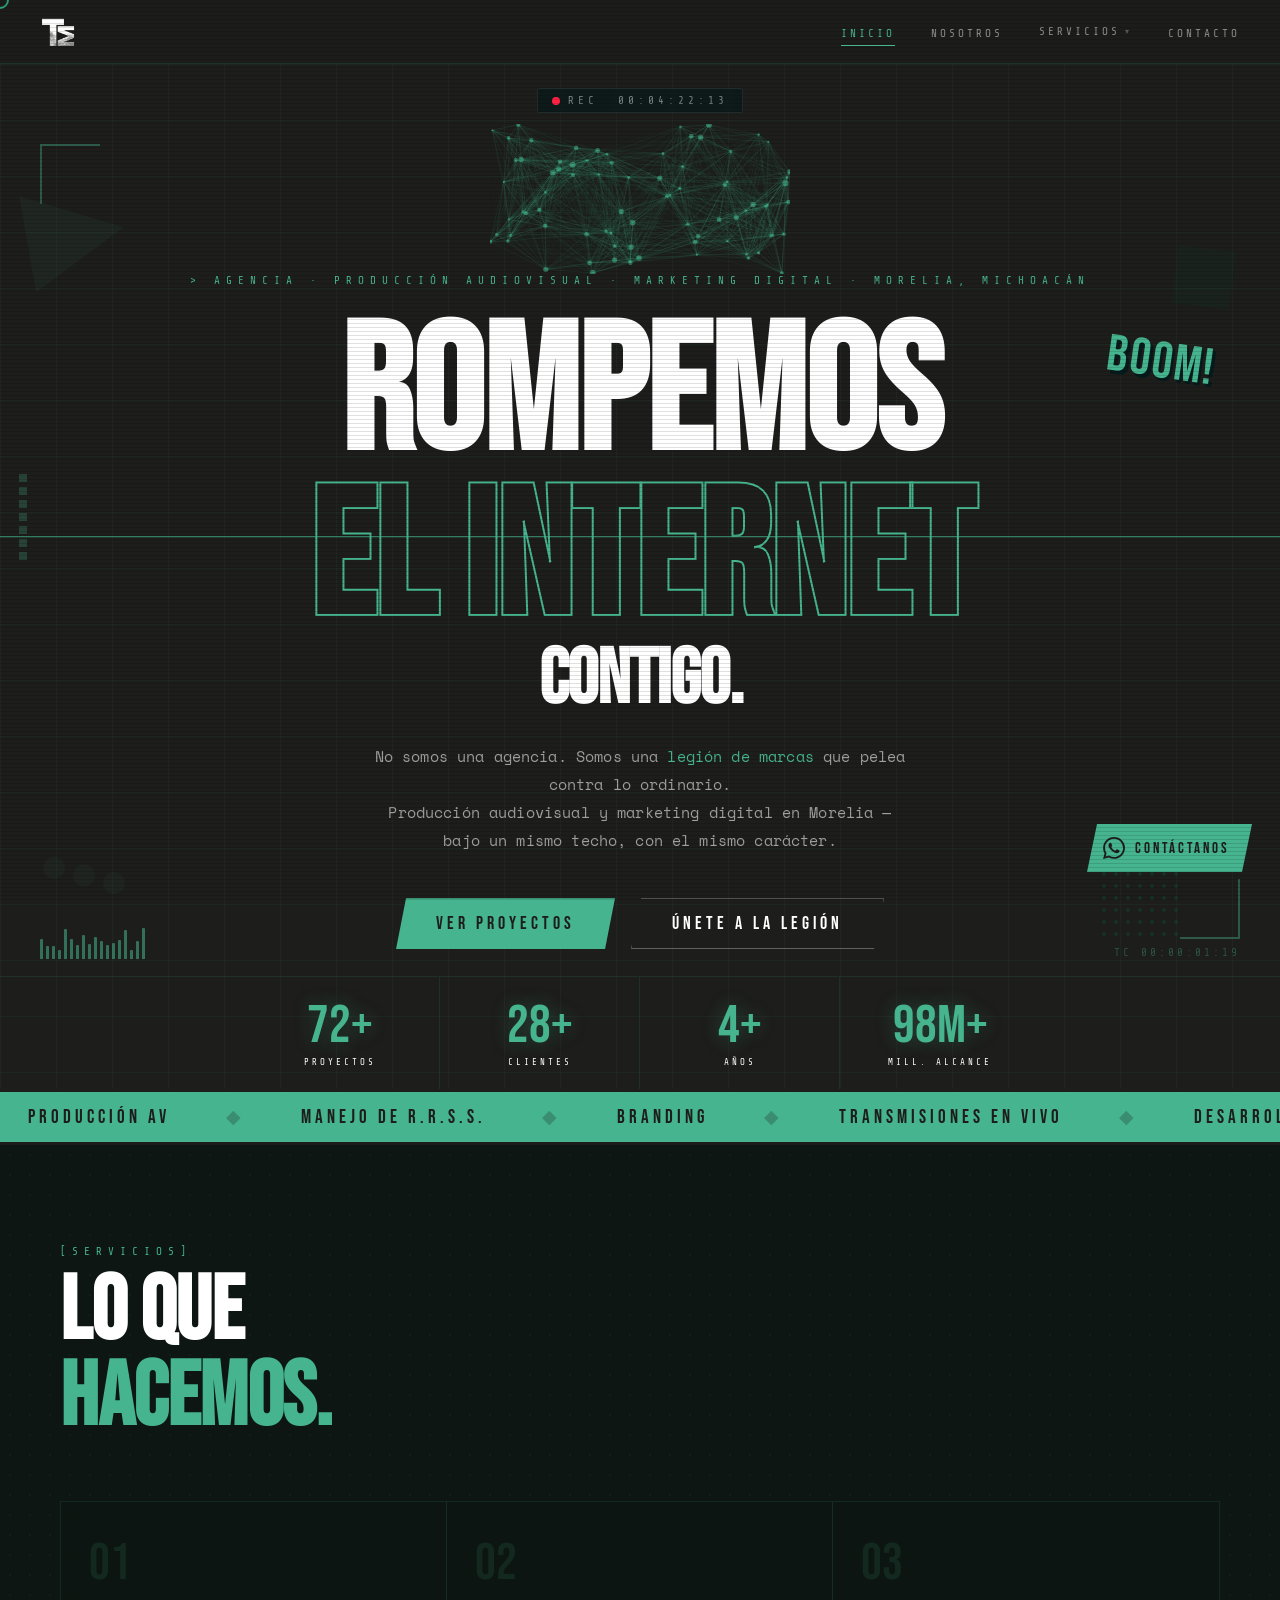
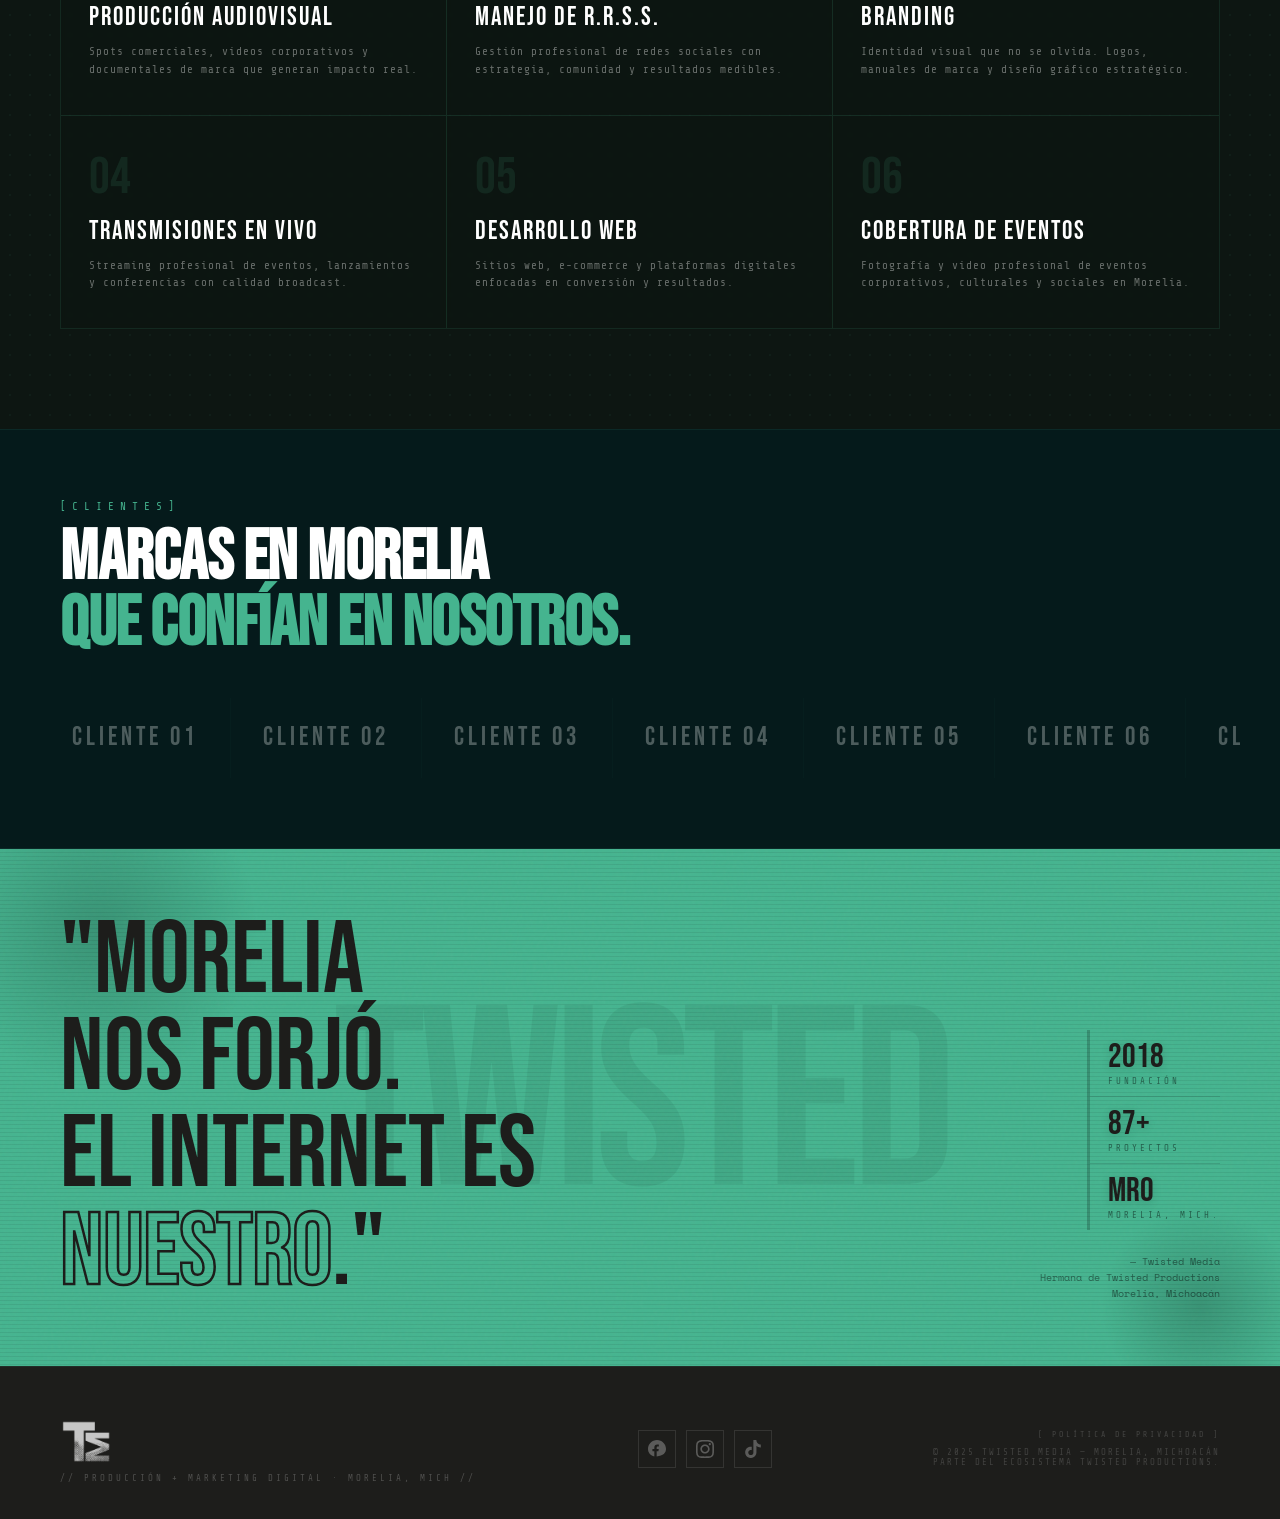
==== index.html @ eba6d8b4 "primer commit — Twisted Media web inicial" ====
<!DOCTYPE html>
<html lang="es">
<head>
<meta charset="UTF-8">
<meta name="viewport" content="width=device-width, initial-scale=1.0">

<!-- ── SEO PRIMARY ── -->
<title>Twisted Media | Agencia de Producción Audiovisual y Marketing Digital — Morelia, Michoacán</title>
<meta name="description" content="Agencia de producción audiovisual, manejo de redes sociales, branding, transmisiones en vivo, desarrollo web y cobertura de eventos en Morelia, Michoacán. Twisted Media — parte del ecosistema Twisted Productions.">
<meta name="keywords" content="agencia marketing digital Morelia, producción audiovisual Morelia, branding Morelia Michoacán, manejo redes sociales Morelia, transmisiones en vivo Morelia, desarrollo web Morelia, cobertura eventos Morelia, video corporativo Michoacán, Twisted Media">
<meta name="robots" content="index, follow">
<meta name="author" content="Twisted Media — Morelia, Michoacán">
<meta name="geo.region" content="MX-MIC">
<meta name="geo.placename" content="Morelia, Michoacán, México">
<link rel="canonical" href="https://twistedmedia.com.mx/">

<!-- ── OPEN GRAPH (Facebook, WhatsApp, LinkedIn) ── -->
<meta property="og:type" content="website">
<meta property="og:site_name" content="Twisted Media">
<meta property="og:title" content="Twisted Media | Producción Audiovisual y Marketing Digital en Morelia">
<meta property="og:description" content="No somos una agencia. Somos una legión de marcas. Producción audiovisual, redes sociales, branding, transmisiones en vivo, desarrollo web y cobertura de eventos en Morelia, Michoacán.">
<meta property="og:url" content="https://twistedmedia.com.mx/">
<meta property="og:image" content="https://twistedmedia.com.mx/assets/images/og-image.jpg">
<meta property="og:image:width" content="1200">
<meta property="og:image:height" content="630">
<meta property="og:locale" content="es_MX">

<!-- ── TWITTER / X CARD ── -->
<meta name="twitter:card" content="summary_large_image">
<meta name="twitter:title" content="Twisted Media | Producción Audiovisual y Marketing Digital en Morelia">
<meta name="twitter:description" content="Agencia de producción audiovisual y marketing digital en Morelia, Michoacán. Branding, redes sociales, transmisiones en vivo y desarrollo web.">
<meta name="twitter:image" content="https://twistedmedia.com.mx/assets/images/og-image.jpg">

<!-- ── JSON-LD STRUCTURED DATA ── -->
<script type="application/ld+json">
{
  "@context": "https://schema.org",
  "@type": "LocalBusiness",
  "name": "Twisted Media",
  "alternateName": "Twisted Productions",
  "description": "Agencia de producción audiovisual y marketing digital en Morelia, Michoacán. Especialistas en video, redes sociales, branding, transmisiones en vivo, desarrollo web y cobertura de eventos.",
  "url": "https://twistedmedia.com.mx",
  "telephone": "+524433638260",
  "email": "salvador@twistedproductions.com.mx",
  "foundingDate": "2018",
  "priceRange": "$$",
  "image": "https://twistedmedia.com.mx/assets/images/logo.png",
  "logo": "https://twistedmedia.com.mx/assets/images/logo.png",
  "address": {
    "@type": "PostalAddress",
    "streetAddress": "Colima 55A, Molino de Parras",
    "addressLocality": "Morelia",
    "addressRegion": "Michoacán",
    "postalCode": "58270",
    "addressCountry": "MX"
  },
  "sameAs": [
    "https://instagram.com/twistedmedia_mrl",
    "https://wa.me/524433638260"
  ],
  "hasOfferCatalog": {
    "@type": "OfferCatalog",
    "name": "Servicios Twisted Media",
    "itemListElement": [
      {"@type":"Offer","itemOffered":{"@type":"Service","name":"Producción Audiovisual","description":"Spots comerciales, videos corporativos y documentales de marca en Morelia"}},
      {"@type":"Offer","itemOffered":{"@type":"Service","name":"Manejo de Redes Sociales","description":"Gestión profesional de redes sociales con estrategia y community management"}},
      {"@type":"Offer","itemOffered":{"@type":"Service","name":"Branding","description":"Identidad visual, diseño gráfico y manual de marca para empresas en Morelia"}},
      {"@type":"Offer","itemOffered":{"@type":"Service","name":"Transmisiones en Vivo","description":"Streaming profesional de eventos con calidad broadcast en Morelia"}},
      {"@type":"Offer","itemOffered":{"@type":"Service","name":"Desarrollo Web","description":"Sitios web, e-commerce y plataformas digitales en Morelia, Michoacán"}},
      {"@type":"Offer","itemOffered":{"@type":"Service","name":"Cobertura de Eventos","description":"Fotografía y video de eventos corporativos y sociales en Morelia"}}
    ]
  }
}
</script>

<!-- ── FONTS ── -->
<link rel="preconnect" href="https://fonts.googleapis.com">
<link rel="preconnect" href="https://fonts.gstatic.com" crossorigin>
<link href="https://fonts.googleapis.com/css2?family=Bebas+Neue&family=Share+Tech+Mono&family=Space+Mono:wght@400;700&display=swap" rel="stylesheet">
<link rel="stylesheet" href="css/style.css">

<!-- ── PERFORMANCE ── -->
<link rel="preload" href="assets/images/logo.png" as="image">
<meta name="theme-color" content="#1D1D1B">
</head>
<body>

<div id="scroll-progress" role="progressbar" aria-label="Progreso de lectura" aria-valuenow="0" aria-valuemin="0" aria-valuemax="100"></div>
<div class="scanlines"></div>
<div id="cur"></div>

<!-- WHATSAPP FLOATING -->
<a id="wa-btn" href="https://wa.me/524433638260?text=Hola%20Twisted%20Media%2C%20quiero%20saber%20m%C3%A1s%20sobre%20sus%20servicios" target="_blank" rel="noopener noreferrer">
  <svg viewBox="0 0 24 24" fill="currentColor"><path d="M17.472 14.382c-.297-.149-1.758-.867-2.03-.967-.273-.099-.471-.148-.67.15-.197.297-.767.966-.94 1.164-.173.199-.347.223-.644.075-.297-.15-1.255-.463-2.39-1.475-.883-.788-1.48-1.761-1.653-2.059-.173-.297-.018-.458.13-.606.134-.133.298-.347.446-.52.149-.174.198-.298.298-.497.099-.198.05-.371-.025-.52-.075-.149-.669-1.612-.916-2.207-.242-.579-.487-.5-.669-.51-.173-.008-.371-.01-.57-.01-.198 0-.52.074-.792.372-.272.297-1.04 1.016-1.04 2.479 0 1.462 1.065 2.875 1.213 3.074.149.198 2.096 3.2 5.077 4.487.709.306 1.262.489 1.694.625.712.227 1.36.195 1.871.118.571-.085 1.758-.719 2.006-1.413.248-.694.248-1.289.173-1.413-.074-.124-.272-.198-.57-.347m-5.421 7.403h-.004a9.87 9.87 0 01-5.031-1.378l-.361-.214-3.741.982.998-3.648-.235-.374a9.86 9.86 0 01-1.51-5.26c.001-5.45 4.436-9.884 9.888-9.884 2.64 0 5.122 1.03 6.988 2.898a9.825 9.825 0 012.893 6.994c-.003 5.45-4.437 9.884-9.885 9.884m8.413-18.297A11.815 11.815 0 0012.05 0C5.495 0 .16 5.335.157 11.892c0 2.096.547 4.142 1.588 5.945L.057 24l6.305-1.654a11.882 11.882 0 005.683 1.448h.005c6.554 0 11.89-5.335 11.893-11.893a11.821 11.821 0 00-3.48-8.413z"/></svg>
  <span>Contáctanos</span>
</a>

<!-- LOADER -->
<div id="loader">
  <div class="ld-logo">
    <img class="ld-logo-img" src="assets/images/logo.png" alt="Twisted Media — Agencia de Producción Audiovisual y Marketing Digital en Morelia">
  </div>
  <div class="ld-bar"></div>
  <div class="ld-txt">Inicializando...</div>
</div>

<div id="hackPopup">
  <div class="hack-box">
    <div class="hack-noise"></div>
    <button class="hack-close" onclick="closeHack()">✕</button>
    <span class="hack-eye">▌ ACCESO NO AUTORIZADO ▌</span>
    <h2 class="hack-title">Tu marca<br>ha sido<br><em>detectada.</em></h2>
    <p class="hack-body">Hemos encontrado tu señal digital.<br>Tu marca merece más que el promedio.<br><strong>La legión ya te está esperando.</strong></p>
    <a class="hack-cta" href="https://wa.me/524433638260?text=Hola%20Twisted%20Media%2C%20quiero%20saber%20m%C3%A1s" target="_blank" rel="noopener noreferrer">
      <svg width="18" height="18" viewBox="0 0 24 24" fill="currentColor"><path d="M17.472 14.382c-.297-.149-1.758-.867-2.03-.967-.273-.099-.471-.148-.67.15-.197.297-.767.966-.94 1.164-.173.199-.347.223-.644.075-.297-.15-1.255-.463-2.39-1.475-.883-.788-1.48-1.761-1.653-2.059-.173-.297-.018-.458.13-.606.134-.133.298-.347.446-.52.149-.174.198-.298.298-.497.099-.198.05-.371-.025-.52-.075-.149-.669-1.612-.916-2.207-.242-.579-.487-.5-.669-.51-.173-.008-.371-.01-.57-.01-.198 0-.52.074-.792.372-.272.297-1.04 1.016-1.04 2.479 0 1.462 1.065 2.875 1.213 3.074.149.198 2.096 3.2 5.077 4.487.709.306 1.262.489 1.694.625.712.227 1.36.195 1.871.118.571-.085 1.758-.719 2.006-1.413.248-.694.248-1.289.173-1.413-.074-.124-.272-.198-.57-.347m-5.421 7.403h-.004a9.87 9.87 0 01-5.031-1.378l-.361-.214-3.741.982.998-3.648-.235-.374a9.86 9.86 0 01-1.51-5.26c.001-5.45 4.436-9.884 9.888-9.884 2.64 0 5.122 1.03 6.988 2.898a9.825 9.825 0 012.893 6.994c-.003 5.45-4.437 9.884-9.885 9.884m8.413-18.297A11.815 11.815 0 0012.05 0C5.495 0 .16 5.335.157 11.892c0 2.096.547 4.142 1.588 5.945L.057 24l6.305-1.654a11.882 11.882 0 005.683 1.448h.005c6.554 0 11.89-5.335 11.893-11.893a11.821 11.821 0 00-3.48-8.413z"/></svg>
      UNIRME A LA LEGIÓN
    </a>
  </div>
</div>

<!-- NAV -->
<nav>
  <a class="nav-logo-img" href="#" onclick="goPage('inicio');return false;"><img src="assets/images/logo.png" alt="Twisted Media" style="height:36px;width:auto;object-fit:contain;filter:brightness(0) invert(1);"></a>
  <ul class="nav-links">
    <li><button class="active" data-nav="inicio" onclick="goPage('inicio')">Inicio</button></li>
    <li><button data-nav="nosotros" onclick="goPage('nosotros')">Nosotros</button></li>
    <li class="nav-dropdown-wrap">
      <button class="nav-has-drop" id="navServBtn" data-nav="servicio" onclick="toggleServDropdown(event)" aria-haspopup="true" aria-expanded="false">Servicios <span class="nav-arrow">▾</span></button>
      <div class="nav-dropdown" id="servDropdown" role="menu">
        <a class="nav-drop-item" href="#" onclick="openService('produccion-av');closeServDropdown();return false;" role="menuitem"><span class="ndi-num">01</span>Producción Audiovisual</a>
        <a class="nav-drop-item" href="#" onclick="openService('redes-sociales');closeServDropdown();return false;" role="menuitem"><span class="ndi-num">02</span>Manejo de R.R.S.S.</a>
        <a class="nav-drop-item" href="#" onclick="openService('branding');closeServDropdown();return false;" role="menuitem"><span class="ndi-num">03</span>Branding</a>
        <a class="nav-drop-item" href="#" onclick="openService('transmisiones');closeServDropdown();return false;" role="menuitem"><span class="ndi-num">04</span>Transmisiones en Vivo</a>
        <a class="nav-drop-item" href="#" onclick="openService('desarrollo-web');closeServDropdown();return false;" role="menuitem"><span class="ndi-num">05</span>Desarrollo Web</a>
        <a class="nav-drop-item" href="#" onclick="openService('cobertura-eventos');closeServDropdown();return false;" role="menuitem"><span class="ndi-num">06</span>Cobertura de Eventos</a>
      </div>
    </li>
    <li><button data-nav="contacto" onclick="goPage('contacto')">Contacto</button></li>
  </ul>
  <button class="hamburger" id="hbg" aria-label="Abrir menú" aria-expanded="false"><span></span><span></span><span></span></button>
</nav>

<div id="mobileNav" role="dialog" aria-modal="true">
  <button class="mob-close" id="mobClose" aria-label="Cerrar menú">✕</button>
  <button class="mob-link" data-page="inicio">Inicio</button>
  <button class="mob-link" data-page="nosotros">Nosotros</button>
  <button class="mob-srv-toggle" id="mobSrvToggle" aria-expanded="false">Servicios <span class="mob-arr">▾</span></button>
  <div class="mob-srv-list" id="mobSrvList">
    <a class="mob-srv-item" href="#" onclick="openService('produccion-av');closeMobile();return false;">01 · Producción Audiovisual</a>
    <a class="mob-srv-item" href="#" onclick="openService('redes-sociales');closeMobile();return false;">02 · Manejo de R.R.S.S.</a>
    <a class="mob-srv-item" href="#" onclick="openService('branding');closeMobile();return false;">03 · Branding</a>
    <a class="mob-srv-item" href="#" onclick="openService('transmisiones');closeMobile();return false;">04 · Transmisiones en Vivo</a>
    <a class="mob-srv-item" href="#" onclick="openService('desarrollo-web');closeMobile();return false;">05 · Desarrollo Web</a>
    <a class="mob-srv-item" href="#" onclick="openService('cobertura-eventos');closeMobile();return false;">06 · Cobertura de Eventos</a>
  </div>
  <button class="mob-link" data-page="contacto">Contacto</button>
</div>

<!-- PAGE: INICIO -->
<div id="page-inicio" class="page active">
  <div class="hero">
    <canvas id="hero-canvas"></canvas>
    <div class="glitch-line-h"></div>
    <div class="glitch-line-h"></div>
    <div class="glitch-line-h"></div>
    <div class="hero-grid"></div>
    <div class="hero-deco hd1">▶</div>
    <div class="hero-deco hd2">◼</div>
    <div class="hero-deco hd3">●●●</div>
    <div class="hero-boom">BOOM!</div>
    <div class="hero-film"><span></span><span></span><span></span><span></span><span></span><span></span><span></span></div>
    <div class="hero-dots"></div>
    <div class="hero-rec"><span class="rec-dot"></span>REC&nbsp;&nbsp;00:04:22:13</div>
    <div class="hero-timecode" id="hero-tc">TC 00:00:00:00</div>
    <div class="hero-freqbars" id="hero-freq"></div>
    <div class="hero-eyebrow">Agencia · Producción Audiovisual · Marketing Digital · Morelia, Michoacán</div>
    <h1 class="hero-title"><span class="t1">ROMPEMOS</span><span class="t2">EL INTERNET</span><span class="t3">CONTIGO.</span></h1>
    <p class="hero-sub">No somos una agencia. Somos una <em>legión de marcas</em> que pelea contra lo ordinario.<br>Producción audiovisual y marketing digital en Morelia — bajo un mismo techo, con el mismo carácter.</p>
    <div class="hero-btns">
      <button class="btn-fill" onclick="goPage('proyectos')"><span>Ver Proyectos</span></button>
      <button class="btn-ghost" onclick="goPage('contacto')">Únete a la Legión</button>
    </div>
    <div class="hero-stats">
      <div class="stat"><span class="stat-n" data-target="87">0</span><span class="stat-l">Proyectos</span></div>
      <div class="stat"><span class="stat-n" data-target="34">0</span><span class="stat-l">Clientes</span></div>
      <div class="stat"><span class="stat-n" data-target="5">0</span><span class="stat-l">Años</span></div>
      <div class="stat"><span class="stat-n" data-target="120">0</span><span class="stat-l">Mill. Alcance</span></div>
    </div>
  </div>

  <div class="marquee-bar"><div class="marquee-track"><span>PRODUCCIÓN AV</span><span class="sep">◆</span><span>MANEJO DE R.R.S.S.</span><span class="sep">◆</span><span>BRANDING</span><span class="sep">◆</span><span>TRANSMISIONES EN VIVO</span><span class="sep">◆</span><span>DESARROLLO WEB</span><span class="sep">◆</span><span>COBERTURA DE EVENTOS</span><span class="sep">◆</span><span>PRODUCCIÓN AV</span><span class="sep">◆</span><span>MANEJO DE R.R.S.S.</span><span class="sep">◆</span><span>BRANDING</span><span class="sep">◆</span><span>TRANSMISIONES EN VIVO</span><span class="sep">◆</span><span>DESARROLLO WEB</span><span class="sep">◆</span><span>COBERTURA DE EVENTOS</span><span class="sep">◆</span></div></div>

  <div class="servicios-section">
    <video class="sv-bg" autoplay muted loop playsinline aria-hidden="true">
      <source src="assets/video/servicios-bg.mp4" type="video/mp4">
    </video>
    <div class="srv-halftone"></div>
<div class="s-inner">
      <span class="sec-tag rev">Servicios</span>
      <h2 class="sec-title rev" style="transition-delay:.1s">Lo que<br><span style="color:var(--tm-green)">hacemos.</span></h2>
      <div class="srv-grid">
        <a class="srv-card rev" style="transition-delay:.08s"  href="#" onclick="openService('produccion-av');return false;" aria-label="Producción Audiovisual"><span class="srv-num">01</span><span class="srv-name">Producción Audiovisual</span><p class="srv-desc">Spots comerciales, videos corporativos y documentales de marca que generan impacto real.</p></a>
        <a class="srv-card rev" style="transition-delay:.13s" href="#" onclick="openService('redes-sociales');return false;" aria-label="Manejo de Redes Sociales"><span class="srv-num">02</span><span class="srv-name">Manejo de R.R.S.S.</span><p class="srv-desc">Gestión profesional de redes sociales con estrategia, comunidad y resultados medibles.</p></a>
        <a class="srv-card rev" style="transition-delay:.18s" href="#" onclick="openService('branding');return false;" aria-label="Branding e Identidad Visual"><span class="srv-num">03</span><span class="srv-name">Branding</span><p class="srv-desc">Identidad visual que no se olvida. Logos, manuales de marca y diseño gráfico estratégico.</p></a>
        <a class="srv-card rev" style="transition-delay:.23s" href="#" onclick="openService('transmisiones');return false;" aria-label="Transmisiones en Vivo"><span class="srv-num">04</span><span class="srv-name">Transmisiones en Vivo</span><p class="srv-desc">Streaming profesional de eventos, lanzamientos y conferencias con calidad broadcast.</p></a>
        <a class="srv-card rev" style="transition-delay:.28s" href="#" onclick="openService('desarrollo-web');return false;" aria-label="Desarrollo Web"><span class="srv-num">05</span><span class="srv-name">Desarrollo Web</span><p class="srv-desc">Sitios web, e-commerce y plataformas digitales enfocadas en conversión y resultados.</p></a>
        <a class="srv-card rev" style="transition-delay:.33s" href="#" onclick="openService('cobertura-eventos');return false;" aria-label="Cobertura de Eventos"><span class="srv-num">06</span><span class="srv-name">Cobertura de Eventos</span><p class="srv-desc">Fotografía y video profesional de eventos corporativos, culturales y sociales en Morelia.</p></a>
      </div>
    </div>
  </div>

  <!-- CLIENTES MOVING LOGOS -->
  <div class="clientes-section">
    <video class="sv-bg" autoplay muted loop playsinline aria-hidden="true">
      <source src="assets/video/clientes-bg.mp4" type="video/mp4">
    </video>
    <div class="circuit-bg" id="circuitBg"></div>
<div class="clientes-inner rev">
      <span class="sec-tag">Clientes</span>
      <h2 class="sec-title" style="font-size:clamp(38px,6vw,70px);margin-bottom:0">Marcas en Morelia<br><span style="color:var(--tm-green)">que confían en nosotros.</span></h2>
    </div>
    <div class="clientes-track-wrap" style="margin-top:40px">
      <div class="clientes-track">
        <div class="client-logo"><span class="client-name">CLIENTE 01</span></div>
        <div class="client-logo"><span class="client-name">CLIENTE 02</span></div>
        <div class="client-logo"><span class="client-name">CLIENTE 03</span></div>
        <div class="client-logo"><span class="client-name">CLIENTE 04</span></div>
        <div class="client-logo"><span class="client-name">CLIENTE 05</span></div>
        <div class="client-logo"><span class="client-name">CLIENTE 06</span></div>
        <div class="client-logo"><span class="client-name">CLIENTE 07</span></div>
        <div class="client-logo"><span class="client-name">CLIENTE 08</span></div>
        <!-- duplicates for seamless loop -->
        <div class="client-logo"><span class="client-name">CLIENTE 01</span></div>
        <div class="client-logo"><span class="client-name">CLIENTE 02</span></div>
        <div class="client-logo"><span class="client-name">CLIENTE 03</span></div>
        <div class="client-logo"><span class="client-name">CLIENTE 04</span></div>
        <div class="client-logo"><span class="client-name">CLIENTE 05</span></div>
        <div class="client-logo"><span class="client-name">CLIENTE 06</span></div>
        <div class="client-logo"><span class="client-name">CLIENTE 07</span></div>
        <div class="client-logo"><span class="client-name">CLIENTE 08</span></div>
      </div>
    </div>
  </div>

  <div class="manifesto-band">
    <div class="manifesto-noise"></div>
    <div class="manifesto-scanlines"></div>
    <div class="manifesto-orb" style="width:320px;height:320px;top:-80px;left:-60px;animation-duration:7s;"></div>
    <div class="manifesto-orb" style="width:200px;height:200px;bottom:-40px;right:-20px;animation-duration:9s;animation-delay:2s;"></div>
    <div class="manifesto-inner">
      <p class="manifesto-q">"Morelia<br>nos forjó.<br>El internet es<br><em>nuestro</em>."</p>
      <div class="manifesto-right">
        <div class="manifesto-stats">
          <div class="mstat"><span class="mstat-n">2018</span><span class="mstat-l">Fundación</span></div>
          <div class="mstat"><span class="mstat-n">87+</span><span class="mstat-l">Proyectos</span></div>
          <div class="mstat"><span class="mstat-n">MRO</span><span class="mstat-l">Morelia, Mich.</span></div>
        </div>
        <p class="manifesto-attr">— Twisted Media<br>Hermana de Twisted Productions<br>Morelia, Michoacán</p>
      </div>
    </div>
  </div>

  <footer><div class="foot-inner"><div><div class="foot-brand-img"><img src="assets/images/logo.png" alt="Twisted Media" style="height:52px;width:auto;object-fit:contain;filter:brightness(0) invert(1);"></div><div class="foot-tag">// PRODUCCIÓN + MARKETING DIGITAL · MORELIA, MICH //</div></div><div class="foot-social">
      <a href="https://www.facebook.com/profile.php?id=100087006316133" class="foot-social-link" target="_blank" rel="noopener noreferrer" aria-label="Facebook Twisted Media">
        <svg viewBox="0 0 24 24" fill="currentColor" width="18" height="18"><path d="M24 12.073c0-6.627-5.373-12-12-12s-12 5.373-12 12c0 4.991 3.657 9.128 8.438 9.878v-6.987h-2.54V12.073h2.54V9.845c0-2.506 1.492-3.89 3.777-3.89 1.094 0 2.238.195 2.238.195v2.46h-1.26c-1.243 0-1.63.771-1.63 1.562V12.073h2.773l-.443 2.89h-2.33v6.988C20.343 21.201 24 17.064 24 12.073z"/></svg>
      </a>
      <a href="https://www.instagram.com/twistedmedia_mrl/" class="foot-social-link" target="_blank" rel="noopener noreferrer" aria-label="Instagram Twisted Media">
        <svg viewBox="0 0 24 24" fill="currentColor" width="18" height="18"><path d="M12 2.163c3.204 0 3.584.012 4.85.07 3.252.148 4.771 1.691 4.919 4.919.058 1.265.069 1.645.069 4.849 0 3.205-.012 3.584-.069 4.849-.149 3.225-1.664 4.771-4.919 4.919-1.266.058-1.644.07-4.85.07-3.204 0-3.584-.012-4.849-.07-3.26-.149-4.771-1.699-4.919-4.92-.058-1.265-.07-1.644-.07-4.849 0-3.204.013-3.583.07-4.849.149-3.227 1.664-4.771 4.919-4.919 1.266-.057 1.645-.069 4.849-.069zm0-2.163c-3.259 0-3.667.014-4.947.072-4.358.2-6.78 2.618-6.98 6.98-.059 1.281-.073 1.689-.073 4.948 0 3.259.014 3.668.072 4.948.2 4.358 2.618 6.78 6.98 6.98 1.281.058 1.689.072 4.948.072 3.259 0 3.668-.014 4.948-.072 4.354-.2 6.782-2.618 6.979-6.98.059-1.28.073-1.689.073-4.948 0-3.259-.014-3.667-.072-4.947-.196-4.354-2.617-6.78-6.979-6.98-1.281-.059-1.69-.073-4.949-.073zm0 5.838c-3.403 0-6.162 2.759-6.162 6.162s2.759 6.163 6.162 6.163 6.162-2.759 6.162-6.163c0-3.403-2.759-6.162-6.162-6.162zm0 10.162c-2.209 0-4-1.79-4-4 0-2.209 1.791-4 4-4s4 1.791 4 4c0 2.21-1.791 4-4 4zm6.406-11.845c-.796 0-1.441.645-1.441 1.44s.645 1.44 1.441 1.44c.795 0 1.439-.645 1.439-1.44s-.644-1.44-1.439-1.44z"/></svg>
      </a>
      <a href="https://www.tiktok.com/@twistedproductionsmrl" class="foot-social-link" target="_blank" rel="noopener noreferrer" aria-label="TikTok Twisted Media">
        <svg viewBox="0 0 24 24" fill="currentColor" width="18" height="18"><path d="M12.525.02c1.31-.02 2.61-.01 3.91-.02.08 1.53.63 3.09 1.75 4.17 1.12 1.11 2.7 1.62 4.24 1.79v4.03c-1.44-.05-2.89-.35-4.2-.97-.57-.26-1.1-.59-1.62-.93-.01 2.92.01 5.84-.02 8.75-.08 1.4-.54 2.79-1.35 3.94-1.31 1.92-3.58 3.17-5.91 3.21-1.43.08-2.86-.31-4.08-1.03-2.02-1.19-3.44-3.37-3.65-5.71-.02-.5-.03-1-.01-1.49.18-1.9 1.12-3.72 2.58-4.96 1.66-1.44 3.98-2.13 6.15-1.72.02 1.48-.04 2.96-.04 4.44-.99-.32-2.15-.23-3.02.37-.63.41-1.11 1.04-1.36 1.75-.21.51-.15 1.07-.14 1.61.24 1.64 1.82 3.02 3.5 2.87 1.12-.01 2.19-.66 2.77-1.61.19-.33.4-.67.41-1.06.1-1.79.06-3.57.07-5.36.01-4.03-.01-8.05.02-12.07z"/></svg>
      </a>
    </div>
    <div class="foot-right">
      <button class="foot-privacy-link" onclick="goPage('privacidad')">[ Política de Privacidad ]</button>
      <div class="foot-copy">© 2025 TWISTED MEDIA — MORELIA, MICHOACÁN<br>PARTE DEL ECOSISTEMA TWISTED PRODUCTIONS.</div>
    </div></div></footer>
</div>

<!-- PAGE: SERVICIO -->
<div id="page-servicio" class="page">
  <div class="srv-detail-hero">
    <div class="rev">
      <span class="sec-tag" id="srv-tag">Servicio</span>
      <h1 class="srv-detail-title" id="srv-title">Producción<br><em>Audiovisual</em></h1>
    </div>
    <div class="srv-detail-body rev" style="transition-delay:.12s" id="srv-body"><p>Cargando...</p></div>
  </div>
  <div class="srv-content-grid">
    <div class="srv-content-card rev" style="transition-delay:.1s"><div class="srv-content-txt" id="sc1">PROYECTO 01</div><span class="srv-content-label">Próximamente</span></div>
    <div class="srv-content-card rev" style="transition-delay:.15s"><div class="srv-content-txt" id="sc2">PROYECTO 02</div><span class="srv-content-label">Próximamente</span></div>
    <div class="srv-content-card rev" style="transition-delay:.2s"><div class="srv-content-txt" id="sc3">PROYECTO 03</div><span class="srv-content-label">Próximamente</span></div>
  </div>
  <div class="srv-cta-band">
    <h3>¿Listo para<br>trabajar juntos?</h3>
    <p>Cuéntanos tu proyecto y hacemos que suceda.</p>
    <a class="cta-wa" href="https://wa.me/524433638260?text=Hola%20Twisted%20Media%2C%20quiero%20cotizar" target="_blank" rel="noopener noreferrer">
      <svg width="20" height="20" viewBox="0 0 24 24" fill="currentColor"><path d="M17.472 14.382c-.297-.149-1.758-.867-2.03-.967-.273-.099-.471-.148-.67.15-.197.297-.767.966-.94 1.164-.173.199-.347.223-.644.075-.297-.15-1.255-.463-2.39-1.475-.883-.788-1.48-1.761-1.653-2.059-.173-.297-.018-.458.13-.606.134-.133.298-.347.446-.52.149-.174.198-.298.298-.497.099-.198.05-.371-.025-.52-.075-.149-.669-1.612-.916-2.207-.242-.579-.487-.5-.669-.51-.173-.008-.371-.01-.57-.01-.198 0-.52.074-.792.372-.272.297-1.04 1.016-1.04 2.479 0 1.462 1.065 2.875 1.213 3.074.149.198 2.096 3.2 5.077 4.487.709.306 1.262.489 1.694.625.712.227 1.36.195 1.871.118.571-.085 1.758-.719 2.006-1.413.248-.694.248-1.289.173-1.413-.074-.124-.272-.198-.57-.347m-5.421 7.403h-.004a9.87 9.87 0 01-5.031-1.378l-.361-.214-3.741.982.998-3.648-.235-.374a9.86 9.86 0 01-1.51-5.26c.001-5.45 4.436-9.884 9.888-9.884 2.64 0 5.122 1.03 6.988 2.898a9.825 9.825 0 012.893 6.994c-.003 5.45-4.437 9.884-9.885 9.884m8.413-18.297A11.815 11.815 0 0012.05 0C5.495 0 .16 5.335.157 11.892c0 2.096.547 4.142 1.588 5.945L.057 24l6.305-1.654a11.882 11.882 0 005.683 1.448h.005c6.554 0 11.89-5.335 11.893-11.893a11.821 11.821 0 00-3.48-8.413z"/></svg>
      CONTÁCTANOS POR WHATSAPP
    </a>
  </div>
  <footer><div class="foot-inner"><div><div class="foot-brand-img"><img src="assets/images/logo.png" alt="Twisted Media" style="height:52px;width:auto;object-fit:contain;filter:brightness(0) invert(1);"></div><div class="foot-tag">// PRODUCCIÓN + MARKETING DIGITAL · MORELIA, MICH //</div></div><div class="foot-social">
      <a href="https://www.facebook.com/profile.php?id=100087006316133" class="foot-social-link" target="_blank" rel="noopener noreferrer" aria-label="Facebook Twisted Media">
        <svg viewBox="0 0 24 24" fill="currentColor" width="18" height="18"><path d="M24 12.073c0-6.627-5.373-12-12-12s-12 5.373-12 12c0 4.991 3.657 9.128 8.438 9.878v-6.987h-2.54V12.073h2.54V9.845c0-2.506 1.492-3.89 3.777-3.89 1.094 0 2.238.195 2.238.195v2.46h-1.26c-1.243 0-1.63.771-1.63 1.562V12.073h2.773l-.443 2.89h-2.33v6.988C20.343 21.201 24 17.064 24 12.073z"/></svg>
      </a>
      <a href="https://www.instagram.com/twistedmedia_mrl/" class="foot-social-link" target="_blank" rel="noopener noreferrer" aria-label="Instagram Twisted Media">
        <svg viewBox="0 0 24 24" fill="currentColor" width="18" height="18"><path d="M12 2.163c3.204 0 3.584.012 4.85.07 3.252.148 4.771 1.691 4.919 4.919.058 1.265.069 1.645.069 4.849 0 3.205-.012 3.584-.069 4.849-.149 3.225-1.664 4.771-4.919 4.919-1.266.058-1.644.07-4.85.07-3.204 0-3.584-.012-4.849-.07-3.26-.149-4.771-1.699-4.919-4.92-.058-1.265-.07-1.644-.07-4.849 0-3.204.013-3.583.07-4.849.149-3.227 1.664-4.771 4.919-4.919 1.266-.057 1.645-.069 4.849-.069zm0-2.163c-3.259 0-3.667.014-4.947.072-4.358.2-6.78 2.618-6.98 6.98-.059 1.281-.073 1.689-.073 4.948 0 3.259.014 3.668.072 4.948.2 4.358 2.618 6.78 6.98 6.98 1.281.058 1.689.072 4.948.072 3.259 0 3.668-.014 4.948-.072 4.354-.2 6.782-2.618 6.979-6.98.059-1.28.073-1.689.073-4.948 0-3.259-.014-3.667-.072-4.947-.196-4.354-2.617-6.78-6.979-6.98-1.281-.059-1.69-.073-4.949-.073zm0 5.838c-3.403 0-6.162 2.759-6.162 6.162s2.759 6.163 6.162 6.163 6.162-2.759 6.162-6.163c0-3.403-2.759-6.162-6.162-6.162zm0 10.162c-2.209 0-4-1.79-4-4 0-2.209 1.791-4 4-4s4 1.791 4 4c0 2.21-1.791 4-4 4zm6.406-11.845c-.796 0-1.441.645-1.441 1.44s.645 1.44 1.441 1.44c.795 0 1.439-.645 1.439-1.44s-.644-1.44-1.439-1.44z"/></svg>
      </a>
      <a href="https://www.tiktok.com/@twistedproductionsmrl" class="foot-social-link" target="_blank" rel="noopener noreferrer" aria-label="TikTok Twisted Media">
        <svg viewBox="0 0 24 24" fill="currentColor" width="18" height="18"><path d="M12.525.02c1.31-.02 2.61-.01 3.91-.02.08 1.53.63 3.09 1.75 4.17 1.12 1.11 2.7 1.62 4.24 1.79v4.03c-1.44-.05-2.89-.35-4.2-.97-.57-.26-1.1-.59-1.62-.93-.01 2.92.01 5.84-.02 8.75-.08 1.4-.54 2.79-1.35 3.94-1.31 1.92-3.58 3.17-5.91 3.21-1.43.08-2.86-.31-4.08-1.03-2.02-1.19-3.44-3.37-3.65-5.71-.02-.5-.03-1-.01-1.49.18-1.9 1.12-3.72 2.58-4.96 1.66-1.44 3.98-2.13 6.15-1.72.02 1.48-.04 2.96-.04 4.44-.99-.32-2.15-.23-3.02.37-.63.41-1.11 1.04-1.36 1.75-.21.51-.15 1.07-.14 1.61.24 1.64 1.82 3.02 3.5 2.87 1.12-.01 2.19-.66 2.77-1.61.19-.33.4-.67.41-1.06.1-1.79.06-3.57.07-5.36.01-4.03-.01-8.05.02-12.07z"/></svg>
      </a>
    </div>
    <div class="foot-right">
      <button class="foot-privacy-link" onclick="goPage('privacidad')">[ Política de Privacidad ]</button>
      <div class="foot-copy">© 2025 TWISTED MEDIA — MORELIA, MICHOACÁN</div>
    </div></div></footer>
</div>

<!-- PAGE: NOSOTROS -->
<div id="page-nosotros" class="page">
  <video class="sv-bg" autoplay muted loop playsinline aria-hidden="true">
    <source src="assets/video/nosotros-bg.mp4" type="video/mp4">
  </video>
  <div class="nos-section">
    <div class="nos-left rev">
      <span class="sec-tag">Nosotros</span>
      <h2 class="nos-tagline">Twisted<br>Productions<br>+ <em>Twisted<br>Media.</em></h2>
    </div>
    <div class="nos-body rev" style="transition-delay:.15s">
      <p><strong>Twisted Productions</strong> ya era una realidad. Una casa productora de Morelia con el ADN creativo y el rigor técnico para hacer contenido que impacta.</p>
      <p>Pero el mercado pedía más. Los clientes necesitaban algo que muy pocas agencias ofrecían de verdad: <em>producción audiovisual y marketing digital bajo un mismo techo</em>, con la misma visión y el mismo estándar de calidad.</p>
      <p>Por eso nace <strong>Twisted Media</strong> — no como un reemplazo, sino como la <em>evolución natural</em>. La rama que convierte la producción de alto nivel de Twisted Productions en estrategias digitales integrales que realmente mueven marcas.</p>
      <div class="nos-btns">
        <button class="btn-fill" onclick="goPage('contacto')"><span>Hablemos de tu proyecto</span></button>
        <button class="btn-ghost" onclick="goPage('proyectos')"><span>Ver portafolio</span></button>
      </div>
    </div>
  </div>

  <div class="nos-values">
    <video class="sv-bg" autoplay muted loop playsinline aria-hidden="true">
      <source src="assets/video/valores-bg.mp4" type="video/mp4">
    </video>
    <div class="values-grid-anim"></div>
    <div id="glowNodes"></div>
    <div class="s-inner">
      <span class="sec-tag rev">Valores</span>
      <h2 class="sec-title rev" style="transition-delay:.1s">En qué<br><span style="color:var(--tm-green)">creemos.</span></h2>
      <div class="val-interactive rev" style="transition-delay:.15s">
        <!-- Icon buttons -->
        <div class="val-icons">
          <button class="val-icon-btn active" data-val="0" title="Excelencia">
            <svg viewBox="0 0 24 24" fill="none" stroke="currentColor" stroke-width="1.5"><polygon points="12,2 15.09,8.26 22,9.27 17,14.14 18.18,21.02 12,17.77 5.82,21.02 7,14.14 2,9.27 8.91,8.26"/></svg>
            <span>Excelencia</span>
          </button>
          <button class="val-icon-btn" data-val="1" title="Datos + Arte">
            <svg viewBox="0 0 24 24" fill="none" stroke="currentColor" stroke-width="1.5"><circle cx="12" cy="12" r="10"/><line x1="12" y1="8" x2="12" y2="12"/><line x1="12" y1="12" x2="15" y2="15"/><circle cx="12" cy="12" r="1" fill="currentColor"/><path d="M8 12 Q10 8 12 12 Q14 16 16 12"/></svg>
            <span>Datos + Arte</span>
          </button>
          <button class="val-icon-btn" data-val="2" title="Socios">
            <svg viewBox="0 0 24 24" fill="none" stroke="currentColor" stroke-width="1.5"><path d="M17 21v-2a4 4 0 0 0-4-4H5a4 4 0 0 0-4 4v2"/><circle cx="9" cy="7" r="4"/><path d="M23 21v-2a4 4 0 0 0-3-3.87"/><path d="M16 3.13a4 4 0 0 1 0 7.75"/></svg>
            <span>Socios</span>
          </button>
          <button class="val-icon-btn" data-val="3" title="Identidad">
            <svg viewBox="0 0 24 24" fill="none" stroke="currentColor" stroke-width="1.5"><path d="M20.84 4.61a5.5 5.5 0 0 0-7.78 0L12 5.67l-1.06-1.06a5.5 5.5 0 0 0-7.78 7.78l1.06 1.06L12 21.23l7.78-7.78 1.06-1.06a5.5 5.5 0 0 0 0-7.78z"/></svg>
            <span>Identidad</span>
          </button>
        </div>
        <!-- Content panel -->
        <div class="val-content">
          <div class="val-panel active" data-panel="0">
            <div class="val-panel-num">01</div>
            <h3 class="val-panel-title">Excelencia</h3>
            <p class="val-panel-desc">No entregamos mediocridad. Cada proyecto que sale de Twisted lleva el estándar más alto en diseño, estrategia y ejecución. Nos negamos a lo ordinario.</p>
            <div class="val-panel-bar"><div class="val-panel-fill"></div></div>
          </div>
          <div class="val-panel" data-panel="1">
            <div class="val-panel-num">02</div>
            <h3 class="val-panel-title">Datos + Arte</h3>
            <p class="val-panel-desc">No elegimos entre números y creatividad. Usamos datos para informar decisiones creativas que realmente funcionan y generan resultados medibles para tu marca.</p>
            <div class="val-panel-bar"><div class="val-panel-fill"></div></div>
          </div>
          <div class="val-panel" data-panel="2">
            <div class="val-panel-num">03</div>
            <h3 class="val-panel-title">Socios, no proveedores</h3>
            <p class="val-panel-desc">Tu éxito es nuestro éxito. Nos integramos a tu visión como si fuéramos parte de tu equipo, no solo un servicio que contratas y olvidas.</p>
            <div class="val-panel-bar"><div class="val-panel-fill"></div></div>
          </div>
          <div class="val-panel" data-panel="3">
            <div class="val-panel-num">04</div>
            <h3 class="val-panel-title">Identidad propia</h3>
            <p class="val-panel-desc">Creemos en el poder del diseño para transformar negocios. Tu marca necesita personalidad propia, no plantillas vacías ni soluciones genéricas.</p>
            <div class="val-panel-bar"><div class="val-panel-fill"></div></div>
          </div>
        </div>
      </div>
    </div>
  </div>
  <div class="nos-proceso">
    <div id="dataStreams"></div>
    <div class="s-inner">
      <span class="sec-tag rev">Proceso</span>
      <h2 class="sec-title rev" style="transition-delay:.1s">Cómo<br><span style="color:var(--tm-green)">trabajamos.</span></h2>
      <div class="proceso-line-wrap rev" style="transition-delay:.15s">
        <!-- Vertical line timeline -->
        <div class="proceso-line">
          <div class="proceso-track"></div>
          <div class="proceso-node active" data-step="0">
            <div class="proceso-dot">
              <svg viewBox="0 0 24 24" fill="none" stroke="currentColor" stroke-width="1.5"><circle cx="11" cy="11" r="8"/><path d="m21 21-4.35-4.35"/></svg>
            </div>
            <span class="proceso-node-lbl">DESCUBRIR</span>
          </div>
          <div class="proceso-node" data-step="1">
            <div class="proceso-dot">
              <svg viewBox="0 0 24 24" fill="none" stroke="currentColor" stroke-width="1.5"><circle cx="12" cy="12" r="10"/><circle cx="12" cy="12" r="6"/><circle cx="12" cy="12" r="2" fill="currentColor" stroke="none"/></svg>
            </div>
            <span class="proceso-node-lbl">ESTRATEGIA</span>
          </div>
          <div class="proceso-node" data-step="2">
            <div class="proceso-dot">
              <svg viewBox="0 0 24 24" fill="none" stroke="currentColor" stroke-width="1.5"><polygon points="23,7 16,12 23,17"/><rect x="1" y="5" width="15" height="14" rx="2"/></svg>
            </div>
            <span class="proceso-node-lbl">PRODUCCIÓN</span>
          </div>
          <div class="proceso-node" data-step="3">
            <div class="proceso-dot">
              <svg viewBox="0 0 24 24" fill="none" stroke="currentColor" stroke-width="1.5"><path d="M22 2L11 13"/><path d="M22 2L15 22 11 13 2 9l20-7z"/></svg>
            </div>
            <span class="proceso-node-lbl">LANZAMIENTO</span>
          </div>
        </div>
        <!-- Info panels -->
        <div class="proceso-info">
          <div class="proceso-panel active" data-panel="0">
            <div class="proceso-panel-n">01</div>
            <h3 class="proceso-panel-title">Descubrimiento</h3>
            <p class="proceso-panel-desc">Nos sumergimos en tu mundo. Entendemos tu historia, tu audiencia, tu competencia y lo que hace única a tu marca. Sin atajos.</p>
          </div>
          <div class="proceso-panel" data-panel="1">
            <div class="proceso-panel-n">02</div>
            <h3 class="proceso-panel-title">Estrategia</h3>
            <p class="proceso-panel-desc">Traducimos el descubrimiento en un plan de acción preciso: objetivos claros, canales correctos, mensajes que conectan y métricas reales.</p>
          </div>
          <div class="proceso-panel" data-panel="2">
            <div class="proceso-panel-n">03</div>
            <h3 class="proceso-panel-title">Producción</h3>
            <p class="proceso-panel-desc">Creamos el contenido con la más alta calidad técnica y creativa. Video, diseño, web, 3D, streaming — todo bajo el mismo estándar Twisted.</p>
          </div>
          <div class="proceso-panel" data-panel="3">
            <div class="proceso-panel-n">04</div>
            <h3 class="proceso-panel-title">Lanzamiento</h3>
            <p class="proceso-panel-desc">Distribuimos, medimos y optimizamos en tiempo real. El lanzamiento no es el final — es el inicio de un ciclo de mejora continua.</p>
          </div>
          <div class="nos-btns">
            <a class="btn-fill" href="https://wa.me/524433638260?text=Hola%20Twisted%20Media%2C%20quiero%20iniciar%20un%20proyecto" target="_blank" rel="noopener noreferrer"><span>Iniciar proyecto</span></a>
            <button class="btn-ghost" onclick="goPage('proyectos')"><span>Ver portafolio</span></button>
          </div>
        </div>
      </div>
    </div>
  </div>
  <footer><div class="foot-inner"><div><div class="foot-brand-img"><img src="assets/images/logo.png" alt="Twisted Media" style="height:52px;width:auto;object-fit:contain;filter:brightness(0) invert(1);"></div><div class="foot-tag">// PRODUCCIÓN + MARKETING DIGITAL · MORELIA, MICH //</div></div><div class="foot-social">
      <a href="https://www.facebook.com/profile.php?id=100087006316133" class="foot-social-link" target="_blank" rel="noopener noreferrer" aria-label="Facebook Twisted Media">
        <svg viewBox="0 0 24 24" fill="currentColor" width="18" height="18"><path d="M24 12.073c0-6.627-5.373-12-12-12s-12 5.373-12 12c0 4.991 3.657 9.128 8.438 9.878v-6.987h-2.54V12.073h2.54V9.845c0-2.506 1.492-3.89 3.777-3.89 1.094 0 2.238.195 2.238.195v2.46h-1.26c-1.243 0-1.63.771-1.63 1.562V12.073h2.773l-.443 2.89h-2.33v6.988C20.343 21.201 24 17.064 24 12.073z"/></svg>
      </a>
      <a href="https://www.instagram.com/twistedmedia_mrl/" class="foot-social-link" target="_blank" rel="noopener noreferrer" aria-label="Instagram Twisted Media">
        <svg viewBox="0 0 24 24" fill="currentColor" width="18" height="18"><path d="M12 2.163c3.204 0 3.584.012 4.85.07 3.252.148 4.771 1.691 4.919 4.919.058 1.265.069 1.645.069 4.849 0 3.205-.012 3.584-.069 4.849-.149 3.225-1.664 4.771-4.919 4.919-1.266.058-1.644.07-4.85.07-3.204 0-3.584-.012-4.849-.07-3.26-.149-4.771-1.699-4.919-4.92-.058-1.265-.07-1.644-.07-4.849 0-3.204.013-3.583.07-4.849.149-3.227 1.664-4.771 4.919-4.919 1.266-.057 1.645-.069 4.849-.069zm0-2.163c-3.259 0-3.667.014-4.947.072-4.358.2-6.78 2.618-6.98 6.98-.059 1.281-.073 1.689-.073 4.948 0 3.259.014 3.668.072 4.948.2 4.358 2.618 6.78 6.98 6.98 1.281.058 1.689.072 4.948.072 3.259 0 3.668-.014 4.948-.072 4.354-.2 6.782-2.618 6.979-6.98.059-1.28.073-1.689.073-4.948 0-3.259-.014-3.667-.072-4.947-.196-4.354-2.617-6.78-6.979-6.98-1.281-.059-1.69-.073-4.949-.073zm0 5.838c-3.403 0-6.162 2.759-6.162 6.162s2.759 6.163 6.162 6.163 6.162-2.759 6.162-6.163c0-3.403-2.759-6.162-6.162-6.162zm0 10.162c-2.209 0-4-1.79-4-4 0-2.209 1.791-4 4-4s4 1.791 4 4c0 2.21-1.791 4-4 4zm6.406-11.845c-.796 0-1.441.645-1.441 1.44s.645 1.44 1.441 1.44c.795 0 1.439-.645 1.439-1.44s-.644-1.44-1.439-1.44z"/></svg>
      </a>
      <a href="https://www.tiktok.com/@twistedproductionsmrl" class="foot-social-link" target="_blank" rel="noopener noreferrer" aria-label="TikTok Twisted Media">
        <svg viewBox="0 0 24 24" fill="currentColor" width="18" height="18"><path d="M12.525.02c1.31-.02 2.61-.01 3.91-.02.08 1.53.63 3.09 1.75 4.17 1.12 1.11 2.7 1.62 4.24 1.79v4.03c-1.44-.05-2.89-.35-4.2-.97-.57-.26-1.1-.59-1.62-.93-.01 2.92.01 5.84-.02 8.75-.08 1.4-.54 2.79-1.35 3.94-1.31 1.92-3.58 3.17-5.91 3.21-1.43.08-2.86-.31-4.08-1.03-2.02-1.19-3.44-3.37-3.65-5.71-.02-.5-.03-1-.01-1.49.18-1.9 1.12-3.72 2.58-4.96 1.66-1.44 3.98-2.13 6.15-1.72.02 1.48-.04 2.96-.04 4.44-.99-.32-2.15-.23-3.02.37-.63.41-1.11 1.04-1.36 1.75-.21.51-.15 1.07-.14 1.61.24 1.64 1.82 3.02 3.5 2.87 1.12-.01 2.19-.66 2.77-1.61.19-.33.4-.67.41-1.06.1-1.79.06-3.57.07-5.36.01-4.03-.01-8.05.02-12.07z"/></svg>
      </a>
    </div>
    <div class="foot-right">
      <button class="foot-privacy-link" onclick="goPage('privacidad')">[ Política de Privacidad ]</button>
      <div class="foot-copy">© 2025 TWISTED MEDIA — MORELIA, MICHOACÁN<br>PARTE DEL ECOSISTEMA TWISTED PRODUCTIONS.</div>
    </div></div></footer>
</div>

<!-- PAGE: PROYECTOS -->
<div id="page-proyectos" class="page">
  <video class="sv-bg" autoplay muted loop playsinline aria-hidden="true">
    <source src="assets/video/proyectos-bg.mp4" type="video/mp4">
  </video>
  <div class="proy-hero">
    <div class="rev"><span class="sec-tag">Proyectos</span><h2 class="sec-title">Nuestro<br><span style="color:var(--tm-green)">trabajo.</span></h2></div>
    <div class="filter-tabs rev" style="transition-delay:.1s">
      <button class="ftab on" onclick="setFilter(this,'todo')">Todo</button>
      <button class="ftab" onclick="setFilter(this,'produccion')">Producción</button>
      <button class="ftab" onclick="setFilter(this,'branding')">Branding</button>
      <button class="ftab" onclick="setFilter(this,'digital')">Digital</button>
    </div>
  </div>
  <div class="proj-container">
    <div class="proj-grid">
      <div class="pc pc-a th-a rev" data-cat="produccion" style="transition-delay:.05s"><div class="pc-bg" style="background-image:url(https://images.pexels.com/photos/6794837/pexels-photo-6794837.jpeg?auto=compress&cs=tinysrgb&w=800&h=500&fit=crop)"><div class="pc-letter">TM</div></div><div class="pc-info"><span class="pc-tag">Producción Audiovisual</span><span class="pc-name">Campaña Origen</span><span class="pc-cta">▶ Ver proyecto</span></div></div>
      <div class="pc pc-b th-b rev" data-cat="branding"   style="transition-delay:.1s"><div class="pc-bg" style="background-image:url(https://images.pexels.com/photos/12802261/pexels-photo-12802261.jpeg?auto=compress&cs=tinysrgb&w=800&h=500&fit=crop)"><div class="pc-letter" style="color:var(--tm-green)">BR</div></div><div class="pc-info"><span class="pc-tag">Branding</span><span class="pc-name">Identidad Nexus</span><span class="pc-cta">▶ Ver proyecto</span></div></div>
      <div class="pc pc-c th-c rev" data-cat="digital"    style="transition-delay:.15s"><div class="pc-bg" style="background-image:url(https://images.pexels.com/photos/15406294/pexels-photo-15406294.jpeg?auto=compress&cs=tinysrgb&w=800&h=500&fit=crop)"><div class="pc-letter" style="color:var(--tm-teal)">SM</div></div><div class="pc-info"><span class="pc-tag">Social Media</span><span class="pc-name">Revolución Digital</span><span class="pc-cta">▶ Ver proyecto</span></div></div>
      <div class="pc pc-d th-d rev" data-cat="produccion" style="transition-delay:.2s"><div class="pc-bg" style="background-image:url(https://images.pexels.com/photos/7239913/pexels-photo-7239913.jpeg?auto=compress&cs=tinysrgb&w=800&h=500&fit=crop)"><div class="pc-letter" style="color:var(--red)">VX</div></div><div class="pc-info"><span class="pc-tag">Producción</span><span class="pc-name">Proyecto Vórtex</span><span class="pc-cta">▶ Ver proyecto</span></div></div>
      <div class="pc pc-e th-e rev" data-cat="digital"    style="transition-delay:.25s"><div class="pc-bg" style="background-image:url(https://images.pexels.com/photos/14553720/pexels-photo-14553720.jpeg?auto=compress&cs=tinysrgb&w=800&h=500&fit=crop)"><div class="pc-letter" style="color:var(--tm-green)">GX</div></div><div class="pc-info"><span class="pc-tag">Web & Digital</span><span class="pc-name">Sistema Glitch</span><span class="pc-cta">▶ Ver proyecto</span></div></div>
      <div class="pc pc-f th-f rev" data-cat="branding"   style="transition-delay:.3s"><div class="pc-bg" style="background-image:url(https://images.pexels.com/photos/7661590/pexels-photo-7661590.jpeg?auto=compress&cs=tinysrgb&w=800&h=500&fit=crop)"><div class="pc-letter">AX</div></div><div class="pc-info"><span class="pc-tag">Branding & Estrategia</span><span class="pc-name">Marca Axion</span><span class="pc-cta">▶ Ver proyecto</span></div></div>
      <div class="pc pc-g th-g rev" data-cat="produccion" style="transition-delay:.35s"><div class="pc-bg" style="background-image:url(https://images.pexels.com/photos/30397935/pexels-photo-30397935.jpeg?auto=compress&cs=tinysrgb&w=800&h=500&fit=crop)"><div class="pc-letter" style="color:var(--tm-green)">EP</div></div><div class="pc-info"><span class="pc-tag">Producción Audiovisual</span><span class="pc-name">Eclipse Project</span><span class="pc-cta">▶ Ver proyecto</span></div></div>
    </div>
  </div>
  <footer><div class="foot-inner"><div><div class="foot-brand-img"><img src="assets/images/logo.png" alt="Twisted Media" style="height:52px;width:auto;object-fit:contain;filter:brightness(0) invert(1);"></div><div class="foot-tag">// PRODUCCIÓN + MARKETING DIGITAL · MORELIA, MICH //</div></div><div class="foot-social">
      <a href="https://www.facebook.com/profile.php?id=100087006316133" class="foot-social-link" target="_blank" rel="noopener noreferrer" aria-label="Facebook Twisted Media">
        <svg viewBox="0 0 24 24" fill="currentColor" width="18" height="18"><path d="M24 12.073c0-6.627-5.373-12-12-12s-12 5.373-12 12c0 4.991 3.657 9.128 8.438 9.878v-6.987h-2.54V12.073h2.54V9.845c0-2.506 1.492-3.89 3.777-3.89 1.094 0 2.238.195 2.238.195v2.46h-1.26c-1.243 0-1.63.771-1.63 1.562V12.073h2.773l-.443 2.89h-2.33v6.988C20.343 21.201 24 17.064 24 12.073z"/></svg>
      </a>
      <a href="https://www.instagram.com/twistedmedia_mrl/" class="foot-social-link" target="_blank" rel="noopener noreferrer" aria-label="Instagram Twisted Media">
        <svg viewBox="0 0 24 24" fill="currentColor" width="18" height="18"><path d="M12 2.163c3.204 0 3.584.012 4.85.07 3.252.148 4.771 1.691 4.919 4.919.058 1.265.069 1.645.069 4.849 0 3.205-.012 3.584-.069 4.849-.149 3.225-1.664 4.771-4.919 4.919-1.266.058-1.644.07-4.85.07-3.204 0-3.584-.012-4.849-.07-3.26-.149-4.771-1.699-4.919-4.92-.058-1.265-.07-1.644-.07-4.849 0-3.204.013-3.583.07-4.849.149-3.227 1.664-4.771 4.919-4.919 1.266-.057 1.645-.069 4.849-.069zm0-2.163c-3.259 0-3.667.014-4.947.072-4.358.2-6.78 2.618-6.98 6.98-.059 1.281-.073 1.689-.073 4.948 0 3.259.014 3.668.072 4.948.2 4.358 2.618 6.78 6.98 6.98 1.281.058 1.689.072 4.948.072 3.259 0 3.668-.014 4.948-.072 4.354-.2 6.782-2.618 6.979-6.98.059-1.28.073-1.689.073-4.948 0-3.259-.014-3.667-.072-4.947-.196-4.354-2.617-6.78-6.979-6.98-1.281-.059-1.69-.073-4.949-.073zm0 5.838c-3.403 0-6.162 2.759-6.162 6.162s2.759 6.163 6.162 6.163 6.162-2.759 6.162-6.163c0-3.403-2.759-6.162-6.162-6.162zm0 10.162c-2.209 0-4-1.79-4-4 0-2.209 1.791-4 4-4s4 1.791 4 4c0 2.21-1.791 4-4 4zm6.406-11.845c-.796 0-1.441.645-1.441 1.44s.645 1.44 1.441 1.44c.795 0 1.439-.645 1.439-1.44s-.644-1.44-1.439-1.44z"/></svg>
      </a>
      <a href="https://www.tiktok.com/@twistedproductionsmrl" class="foot-social-link" target="_blank" rel="noopener noreferrer" aria-label="TikTok Twisted Media">
        <svg viewBox="0 0 24 24" fill="currentColor" width="18" height="18"><path d="M12.525.02c1.31-.02 2.61-.01 3.91-.02.08 1.53.63 3.09 1.75 4.17 1.12 1.11 2.7 1.62 4.24 1.79v4.03c-1.44-.05-2.89-.35-4.2-.97-.57-.26-1.1-.59-1.62-.93-.01 2.92.01 5.84-.02 8.75-.08 1.4-.54 2.79-1.35 3.94-1.31 1.92-3.58 3.17-5.91 3.21-1.43.08-2.86-.31-4.08-1.03-2.02-1.19-3.44-3.37-3.65-5.71-.02-.5-.03-1-.01-1.49.18-1.9 1.12-3.72 2.58-4.96 1.66-1.44 3.98-2.13 6.15-1.72.02 1.48-.04 2.96-.04 4.44-.99-.32-2.15-.23-3.02.37-.63.41-1.11 1.04-1.36 1.75-.21.51-.15 1.07-.14 1.61.24 1.64 1.82 3.02 3.5 2.87 1.12-.01 2.19-.66 2.77-1.61.19-.33.4-.67.41-1.06.1-1.79.06-3.57.07-5.36.01-4.03-.01-8.05.02-12.07z"/></svg>
      </a>
    </div>
    <div class="foot-right">
      <button class="foot-privacy-link" onclick="goPage('privacidad')">[ Política de Privacidad ]</button>
      <div class="foot-copy">© 2025 TWISTED MEDIA — MORELIA, MICHOACÁN</div>
    </div></div></footer>
</div>

<!-- PAGE: CONTACTO -->
<div id="page-contacto" class="page">
  <div class="cont-page-wrap">
    <canvas id="cont-canvas"></canvas>
    <video class="sv-bg" autoplay muted loop playsinline aria-hidden="true">
      <source src="assets/video/contacto-bg.mp4" type="video/mp4">
    </video>
    <div class="cont-wrap">
      <div class="cont-left rev">
        <span class="sec-tag">Contacto</span>
        <h2 class="cont-big">Únete<br>a la<br><em>Legión.</em></h2>
        <p class="cont-copy">¿Listo para dejar de ser invisible? Cuéntanos tu proyecto y construyamos algo que Morelia y México entero no pueda ignorar.</p>
      </div>
      <form class="cont-form rev" style="transition-delay:.15s" onsubmit="sendForm(event)">
        <div class="row2"><div class="fg"><label class="fl">Nombre</label><input class="fi" type="text" placeholder="Tu nombre" required></div><div class="fg"><label class="fl">Email</label><input class="fi" type="email" placeholder="tu@email.com" required></div></div>
        <div class="fg"><label class="fl">Tipo de proyecto</label><input class="fi" type="text" placeholder="Producción, branding, social..."></div>
        <div class="fg"><label class="fl">Presupuesto estimado</label><input class="fi" type="text" placeholder="¿Con cuánto trabajamos?"></div>
        <div class="fg"><label class="fl">Mensaje</label><textarea class="ft" placeholder="Cuéntanos tu historia y qué quieres romper..." required></textarea></div>
        <button class="fsub" type="submit" id="fsub"><span id="fsubtxt">ENVIAR SEÑAL</span></button>
      </form>
    </div><!-- /cont-wrap -->
    <div class="cont-info-bar">
      <a href="mailto:salvador@twistedproductions.com.mx" class="cib-item rev">
        <div class="cib-icon">@</div>
        <div class="cib-text"><span class="cib-label">Email</span><span class="cib-val">salvador@twistedproductions.com.mx</span></div>
      </a>
      <a href="https://wa.me/524433638260?text=Hola%20Twisted%20Media%2C%20quiero%20saber%20m%C3%A1s" class="cib-item rev" style="transition-delay:.07s" target="_blank" rel="noopener noreferrer">
        <div class="cib-icon">W</div>
        <div class="cib-text"><span class="cib-label">WhatsApp</span><span class="cib-val">443 363 8260</span></div>
      </a>
      <a href="https://instagram.com/twistedmedia_mrl" class="cib-item rev" style="transition-delay:.14s" target="_blank" rel="noopener noreferrer">
        <div class="cib-icon">IG</div>
        <div class="cib-text"><span class="cib-label">Instagram</span><span class="cib-val">@twistedmedia_mrl</span></div>
      </a>
      <div class="cib-item rev" style="transition-delay:.21s">
        <div class="cib-icon" style="font-size:16px">📍</div>
        <div class="cib-text"><span class="cib-label">Dirección</span><span class="cib-val">Colima 55A, Molino de Parras, Morelia, Mich.</span></div>
      </div>
    </div>
  </div><!-- /cont-page-wrap -->

  <footer><div class="foot-inner"><div><div class="foot-brand-img"><img src="assets/images/logo.png" alt="Twisted Media" style="height:52px;width:auto;object-fit:contain;filter:brightness(0) invert(1);"></div><div class="foot-tag">// PRODUCCIÓN + MARKETING DIGITAL · MORELIA, MICH //</div></div><div class="foot-social">
      <a href="https://www.facebook.com/profile.php?id=100087006316133" class="foot-social-link" target="_blank" rel="noopener noreferrer" aria-label="Facebook Twisted Media">
        <svg viewBox="0 0 24 24" fill="currentColor" width="18" height="18"><path d="M24 12.073c0-6.627-5.373-12-12-12s-12 5.373-12 12c0 4.991 3.657 9.128 8.438 9.878v-6.987h-2.54V12.073h2.54V9.845c0-2.506 1.492-3.89 3.777-3.89 1.094 0 2.238.195 2.238.195v2.46h-1.26c-1.243 0-1.63.771-1.63 1.562V12.073h2.773l-.443 2.89h-2.33v6.988C20.343 21.201 24 17.064 24 12.073z"/></svg>
      </a>
      <a href="https://www.instagram.com/twistedmedia_mrl/" class="foot-social-link" target="_blank" rel="noopener noreferrer" aria-label="Instagram Twisted Media">
        <svg viewBox="0 0 24 24" fill="currentColor" width="18" height="18"><path d="M12 2.163c3.204 0 3.584.012 4.85.07 3.252.148 4.771 1.691 4.919 4.919.058 1.265.069 1.645.069 4.849 0 3.205-.012 3.584-.069 4.849-.149 3.225-1.664 4.771-4.919 4.919-1.266.058-1.644.07-4.85.07-3.204 0-3.584-.012-4.849-.07-3.26-.149-4.771-1.699-4.919-4.92-.058-1.265-.07-1.644-.07-4.849 0-3.204.013-3.583.07-4.849.149-3.227 1.664-4.771 4.919-4.919 1.266-.057 1.645-.069 4.849-.069zm0-2.163c-3.259 0-3.667.014-4.947.072-4.358.2-6.78 2.618-6.98 6.98-.059 1.281-.073 1.689-.073 4.948 0 3.259.014 3.668.072 4.948.2 4.358 2.618 6.78 6.98 6.98 1.281.058 1.689.072 4.948.072 3.259 0 3.668-.014 4.948-.072 4.354-.2 6.782-2.618 6.979-6.98.059-1.28.073-1.689.073-4.948 0-3.259-.014-3.667-.072-4.947-.196-4.354-2.617-6.78-6.979-6.98-1.281-.059-1.69-.073-4.949-.073zm0 5.838c-3.403 0-6.162 2.759-6.162 6.162s2.759 6.163 6.162 6.163 6.162-2.759 6.162-6.163c0-3.403-2.759-6.162-6.162-6.162zm0 10.162c-2.209 0-4-1.79-4-4 0-2.209 1.791-4 4-4s4 1.791 4 4c0 2.21-1.791 4-4 4zm6.406-11.845c-.796 0-1.441.645-1.441 1.44s.645 1.44 1.441 1.44c.795 0 1.439-.645 1.439-1.44s-.644-1.44-1.439-1.44z"/></svg>
      </a>
      <a href="https://www.tiktok.com/@twistedproductionsmrl" class="foot-social-link" target="_blank" rel="noopener noreferrer" aria-label="TikTok Twisted Media">
        <svg viewBox="0 0 24 24" fill="currentColor" width="18" height="18"><path d="M12.525.02c1.31-.02 2.61-.01 3.91-.02.08 1.53.63 3.09 1.75 4.17 1.12 1.11 2.7 1.62 4.24 1.79v4.03c-1.44-.05-2.89-.35-4.2-.97-.57-.26-1.1-.59-1.62-.93-.01 2.92.01 5.84-.02 8.75-.08 1.4-.54 2.79-1.35 3.94-1.31 1.92-3.58 3.17-5.91 3.21-1.43.08-2.86-.31-4.08-1.03-2.02-1.19-3.44-3.37-3.65-5.71-.02-.5-.03-1-.01-1.49.18-1.9 1.12-3.72 2.58-4.96 1.66-1.44 3.98-2.13 6.15-1.72.02 1.48-.04 2.96-.04 4.44-.99-.32-2.15-.23-3.02.37-.63.41-1.11 1.04-1.36 1.75-.21.51-.15 1.07-.14 1.61.24 1.64 1.82 3.02 3.5 2.87 1.12-.01 2.19-.66 2.77-1.61.19-.33.4-.67.41-1.06.1-1.79.06-3.57.07-5.36.01-4.03-.01-8.05.02-12.07z"/></svg>
      </a>
    </div>
    <div class="foot-right">
      <button class="foot-privacy-link" onclick="goPage('privacidad')">[ Política de Privacidad ]</button>
      <div class="foot-copy">© 2025 TWISTED MEDIA — MORELIA, MICHOACÁN<br>PARTE DEL ECOSISTEMA TWISTED PRODUCTIONS.</div>
    </div></div></footer>
</div>

<!-- PAGE: PRIVACIDAD -->
<div id="page-privacidad" class="page">
  <div class="priv-hero">
    <div class="s-inner">
      <span class="sec-tag rev">Legal</span>
      <h1 class="sec-title rev" style="transition-delay:.08s">Aviso de<br><span style="color:var(--tm-green)">Privacidad.</span></h1>
      <p class="priv-meta rev" style="transition-delay:.14s">Última actualización: Mayo 2025 &nbsp;·&nbsp; Vigente para todos los servicios de Twisted Media</p>
      <button class="btn-ghost rev" style="transition-delay:.18s;margin-top:8px;" onclick="goPage('inicio')">← Volver al inicio</button>
    </div>
  </div>

  <div class="priv-body">
    <div class="s-inner">

      <div class="priv-alert rev">
        <span class="priv-alert-icon">⚖</span>
        <p>Este Aviso de Privacidad es emitido en cumplimiento con la <strong>Ley Federal de Protección de Datos Personales en Posesión de los Particulares (LFPDPPP)</strong>, publicada en el Diario Oficial de la Federación el 5 de julio de 2010, y su Reglamento del 21 de diciembre de 2011.</p>
      </div>

      <div class="priv-section rev" style="transition-delay:.05s">
        <h2 class="priv-h2"><span class="priv-num">01</span>Identidad y Domicilio del Responsable</h2>
        <div class="priv-text">
          <p><strong>Twisted Productions, S. de R.L. de C.V.</strong> (en adelante <strong>"Twisted Media"</strong>), es la persona moral responsable del tratamiento de sus datos personales, con domicilio en:</p>
          <div class="priv-info-block">
            <div class="priv-info-row"><span class="priv-info-label">Dirección</span><span>Colima 55A, Colonia Molino de Parras, Morelia, Michoacán, C.P. 58270, México</span></div>
            <div class="priv-info-row"><span class="priv-info-label">Correo</span><a href="mailto:salvador@twistedproductions.com.mx" class="priv-link">salvador@twistedproductions.com.mx</a></div>
            <div class="priv-info-row"><span class="priv-info-label">Teléfono</span><span>+52 443 363 8260</span></div>
            <div class="priv-info-row"><span class="priv-info-label">Sitio Web</span><a href="https://twistedmedia.com.mx" class="priv-link">twistedmedia.com.mx</a></div>
          </div>
        </div>
      </div>

      <div class="priv-section rev" style="transition-delay:.08s">
        <h2 class="priv-h2"><span class="priv-num">02</span>Datos Personales que Recopilamos</h2>
        <div class="priv-text">
          <p>Para la prestación de nuestros servicios de producción audiovisual, marketing digital, branding, desarrollo web y afines, podemos recabar las siguientes categorías de datos personales:</p>
          <div class="priv-cols">
            <div class="priv-col">
              <h3 class="priv-h3">Datos de Identificación</h3>
              <ul class="priv-list">
                <li>Nombre completo</li>
                <li>Razón social (en caso de empresa)</li>
                <li>RFC o datos fiscales (solo si se formaliza contrato)</li>
              </ul>
            </div>
            <div class="priv-col">
              <h3 class="priv-h3">Datos de Contacto</h3>
              <ul class="priv-list">
                <li>Correo electrónico</li>
                <li>Número de teléfono o WhatsApp</li>
                <li>Perfiles de redes sociales</li>
              </ul>
            </div>
            <div class="priv-col">
              <h3 class="priv-h3">Datos del Proyecto</h3>
              <ul class="priv-list">
                <li>Descripción del proyecto o servicio solicitado</li>
                <li>Presupuesto estimado</li>
                <li>Información de la empresa o marca</li>
              </ul>
            </div>
          </div>
          <p class="priv-note">No recopilamos datos personales sensibles en el sentido del Artículo 3, fracción VI de la LFPDPPP (origen racial, estado de salud, creencias religiosas, etc.).</p>
        </div>
      </div>

      <div class="priv-section rev" style="transition-delay:.10s">
        <h2 class="priv-h2"><span class="priv-num">03</span>Finalidades del Tratamiento</h2>
        <div class="priv-text">
          <div class="priv-cols">
            <div class="priv-col">
              <h3 class="priv-h3">Finalidades Primarias <span class="priv-badge">Necesarias</span></h3>
              <ul class="priv-list">
                <li>Atender y dar seguimiento a solicitudes de cotización y contratación</li>
                <li>Prestar los servicios contratados de forma óptima</li>
                <li>Comunicación sobre el avance y entrega de proyectos</li>
                <li>Cumplir con obligaciones legales, fiscales y contractuales</li>
                <li>Elaborar facturas y comprobantes fiscales cuando aplique</li>
              </ul>
            </div>
            <div class="priv-col">
              <h3 class="priv-h3">Finalidades Secundarias <span class="priv-badge priv-badge--opt">Opcionales</span></h3>
              <ul class="priv-list">
                <li>Envío de información sobre nuevos servicios, paquetes o promociones</li>
                <li>Invitaciones a eventos, lanzamientos o talleres de Twisted Media</li>
                <li>Análisis estadístico anónimo del uso del sitio web</li>
                <li>Mejora continua de nuestros procesos de atención al cliente</li>
              </ul>
            </div>
          </div>
          <p class="priv-note">Si no desea que sus datos sean utilizados para las finalidades secundarias, puede manifestarlo en cualquier momento enviando un correo a <a href="mailto:salvador@twistedproductions.com.mx" class="priv-link">salvador@twistedproductions.com.mx</a> indicando "Oposición a finalidades secundarias".</p>
        </div>
      </div>

      <div class="priv-section rev" style="transition-delay:.12s">
        <h2 class="priv-h2"><span class="priv-num">04</span>Transferencia de Datos Personales</h2>
        <div class="priv-text">
          <p>Twisted Media <strong>no vende, cede ni transfiere</strong> sus datos personales a terceros con fines comerciales ajenos a los descritos en este aviso, salvo en los casos expresamente previstos en el <strong>Artículo 37 de la LFPDPPP</strong>, que no requieren consentimiento:</p>
          <ul class="priv-list">
            <li>Cuando la transferencia esté prevista en una Ley o Tratado Internacional en que México sea parte</li>
            <li>Cuando la transferencia sea necesaria para la prevención o diagnóstico médico o gestión de servicios de salud (no aplicable a nuestro giro)</li>
            <li>Cuando la transferencia sea efectuada a sociedades controladoras, subsidiarias o afiliadas bajo el control de Twisted Productions, siempre que dichas empresas operen bajo los mismos niveles de protección de datos</li>
            <li>Cuando la transferencia sea necesaria para el mantenimiento o cumplimiento de una relación jurídica entre Twisted Media y el titular</li>
          </ul>
          <p>En el caso de subcontratar servicios especializados (como plataformas de hosting, herramientas de edición o servicios de pago), únicamente compartiremos los datos estrictamente necesarios bajo acuerdos de confidencialidad.</p>
        </div>
      </div>

      <div class="priv-section rev" style="transition-delay:.14s">
        <h2 class="priv-h2"><span class="priv-num">05</span>Derechos ARCO</h2>
        <div class="priv-text">
          <p>De conformidad con los <strong>Artículos 22 al 36 de la LFPDPPP</strong>, usted tiene derecho a:</p>
          <div class="priv-arco-grid">
            <div class="priv-arco-card">
              <span class="priv-arco-letter">A</span>
              <h3>Acceso</h3>
              <p>Conocer qué datos personales tenemos sobre usted, para qué los utilizamos y las condiciones del tratamiento.</p>
            </div>
            <div class="priv-arco-card">
              <span class="priv-arco-letter">R</span>
              <h3>Rectificación</h3>
              <p>Solicitar la corrección de sus datos cuando sean inexactos, incompletos o estén desactualizados.</p>
            </div>
            <div class="priv-arco-card">
              <span class="priv-arco-letter">C</span>
              <h3>Cancelación</h3>
              <p>Solicitar la supresión de sus datos de nuestras bases cuando considere que no están siendo tratados conforme a los principios y deberes de la Ley.</p>
            </div>
            <div class="priv-arco-card">
              <span class="priv-arco-letter">O</span>
              <h3>Oposición</h3>
              <p>Oponerse al tratamiento de sus datos para fines específicos, en particular para las finalidades secundarias descritas.</p>
            </div>
          </div>
          <div class="priv-info-block" style="margin-top:28px;">
            <div class="priv-info-row"><span class="priv-info-label">Contacto ARCO</span><a href="mailto:salvador@twistedproductions.com.mx" class="priv-link">salvador@twistedproductions.com.mx</a></div>
            <div class="priv-info-row"><span class="priv-info-label">Asunto</span><span>Solicitud de Derechos ARCO — Twisted Media</span></div>
            <div class="priv-info-row"><span class="priv-info-label">Plazo de respuesta</span><span>20 días hábiles a partir de la recepción de la solicitud (prorrogable 20 días adicionales)</span></div>
          </div>
          <p class="priv-note">Su solicitud deberá incluir: nombre completo, correo electrónico de contacto, descripción clara del derecho que desea ejercer y cualquier documento que facilite la localización de sus datos.</p>
        </div>
      </div>

      <div class="priv-section rev" style="transition-delay:.16s">
        <h2 class="priv-h2"><span class="priv-num">06</span>Revocación del Consentimiento</h2>
        <div class="priv-text">
          <p>Usted puede revocar el consentimiento otorgado para el tratamiento de sus datos personales en cualquier momento, siempre que dicha revocación no implique una obligación legal o contractual vigente entre las partes.</p>
          <p>Para hacerlo, envíe su solicitud de revocación al correo <a href="mailto:salvador@twistedproductions.com.mx" class="priv-link">salvador@twistedproductions.com.mx</a> con el asunto <em>"Revocación de Consentimiento — Twisted Media"</em>. Daremos respuesta en un plazo de <strong>20 días hábiles</strong>.</p>
        </div>
      </div>

      <div class="priv-section rev" style="transition-delay:.18s">
        <h2 class="priv-h2"><span class="priv-num">07</span>Uso de Cookies y Tecnologías de Rastreo</h2>
        <div class="priv-text">
          <p>Nuestro sitio web puede utilizar tecnologías de rastreo como <strong>cookies</strong> y <strong>scripts de analítica</strong> para mejorar su experiencia de navegación, analizar el tráfico de manera anónima y optimizar nuestras campañas digitales.</p>
          <p>Los datos recopilados a través de estas tecnologías son de carácter estadístico y no permiten identificar directamente a los usuarios. Puede configurar su navegador para rechazar el uso de cookies; sin embargo, esto podría afectar la funcionalidad de algunas secciones del sitio.</p>
        </div>
      </div>

      <div class="priv-section rev" style="transition-delay:.20s">
        <h2 class="priv-h2"><span class="priv-num">08</span>Modificaciones al Aviso de Privacidad</h2>
        <div class="priv-text">
          <p>Twisted Media se reserva el derecho de actualizar o modificar el presente Aviso de Privacidad en cualquier momento para adaptarlo a cambios legislativos, jurisprudenciales, de políticas internas o de servicios ofrecidos.</p>
          <p>Las modificaciones serán notificadas a través de este sitio web con al menos <strong>30 días naturales</strong> de anticipación a su entrada en vigor. Se recomienda visitar periódicamente esta sección para verificar la versión vigente.</p>
        </div>
      </div>

      <div class="priv-section rev" style="transition-delay:.22s">
        <h2 class="priv-h2"><span class="priv-num">09</span>Autoridad Competente</h2>
        <div class="priv-text">
          <p>Si considera que su derecho a la protección de datos personales ha sido vulnerado por alguna conducta u omisión de nuestra parte, o si presume que se ha producido una violación a las disposiciones previstas en la LFPDPPP, podrá interponer la queja o denuncia correspondiente ante el <strong>Instituto Nacional de Transparencia, Acceso a la Información y Protección de Datos Personales (INAI)</strong>:</p>
          <div class="priv-info-block">
            <div class="priv-info-row"><span class="priv-info-label">Sitio Web</span><a href="https://www.inai.org.mx" class="priv-link" target="_blank" rel="noopener noreferrer">www.inai.org.mx</a></div>
            <div class="priv-info-row"><span class="priv-info-label">Teléfono INAI</span><span>800 835 4324</span></div>
          </div>
        </div>
      </div>

      <div class="priv-cta rev" style="transition-delay:.24s">
        <p>¿Tienes dudas sobre cómo manejamos tu información?</p>
        <a class="btn-fill" href="mailto:salvador@twistedproductions.com.mx?subject=Consulta%20sobre%20Pol%C3%ADtica%20de%20Privacidad"><span>Contáctanos directamente</span></a>
        <button class="btn-ghost" onclick="goPage('inicio')" style="margin-top:0">← Volver al inicio</button>
      </div>

    </div>
  </div>

  <footer><div class="foot-inner"><div><div class="foot-brand-img"><img src="assets/images/logo.png" alt="Twisted Media" loading="lazy" style="height:52px;width:auto;object-fit:contain;filter:brightness(0) invert(1);"></div><div class="foot-tag">// PRODUCCIÓN + MARKETING DIGITAL · MORELIA, MICH //</div></div>
    <div class="foot-social">
      <a href="https://www.facebook.com/profile.php?id=100087006316133" class="foot-social-link" target="_blank" rel="noopener noreferrer" aria-label="Facebook Twisted Media"><svg viewBox="0 0 24 24" fill="currentColor" width="18" height="18"><path d="M24 12.073c0-6.627-5.373-12-12-12s-12 5.373-12 12c0 4.991 3.657 9.128 8.438 9.878v-6.987h-2.54V12.073h2.54V9.845c0-2.506 1.492-3.89 3.777-3.89 1.094 0 2.238.195 2.238.195v2.46h-1.26c-1.243 0-1.63.771-1.63 1.562V12.073h2.773l-.443 2.89h-2.33v6.988C20.343 21.201 24 17.064 24 12.073z"/></svg></a>
      <a href="https://www.instagram.com/twistedmedia_mrl/" class="foot-social-link" target="_blank" rel="noopener noreferrer" aria-label="Instagram Twisted Media"><svg viewBox="0 0 24 24" fill="currentColor" width="18" height="18"><path d="M12 2.163c3.204 0 3.584.012 4.85.07 3.252.148 4.771 1.691 4.919 4.919.058 1.265.069 1.645.069 4.849 0 3.205-.012 3.584-.069 4.849-.149 3.225-1.664 4.771-4.919 4.919-1.266.058-1.644.07-4.85.07-3.204 0-3.584-.012-4.849-.07-3.26-.149-4.771-1.699-4.919-4.92-.058-1.265-.07-1.644-.07-4.849 0-3.204.013-3.583.07-4.849.149-3.227 1.664-4.771 4.919-4.919 1.266-.057 1.645-.069 4.849-.069zm0-2.163c-3.259 0-3.667.014-4.947.072-4.358.2-6.78 2.618-6.98 6.98-.059 1.281-.073 1.689-.073 4.948 0 3.259.014 3.668.072 4.948.2 4.358 2.618 6.78 6.98 6.98 1.281.058 1.689.072 4.948.072 3.259 0 3.668-.014 4.948-.072 4.354-.2 6.782-2.618 6.979-6.98.059-1.28.073-1.689.073-4.948 0-3.259-.014-3.667-.072-4.947-.196-4.354-2.617-6.78-6.979-6.98-1.281-.059-1.69-.073-4.949-.073zm0 5.838c-3.403 0-6.162 2.759-6.162 6.162s2.759 6.163 6.162 6.163 6.162-2.759 6.162-6.163c0-3.403-2.759-6.162-6.162-6.162zm0 10.162c-2.209 0-4-1.79-4-4 0-2.209 1.791-4 4-4s4 1.791 4 4c0 2.21-1.791 4-4 4zm6.406-11.845c-.796 0-1.441.645-1.441 1.44s.645 1.44 1.441 1.44c.795 0 1.439-.645 1.439-1.44s-.644-1.44-1.439-1.44z"/></svg></a>
      <a href="https://www.tiktok.com/@twistedproductionsmrl" class="foot-social-link" target="_blank" rel="noopener noreferrer" aria-label="TikTok Twisted Media"><svg viewBox="0 0 24 24" fill="currentColor" width="18" height="18"><path d="M12.525.02c1.31-.02 2.61-.01 3.91-.02.08 1.53.63 3.09 1.75 4.17 1.12 1.11 2.7 1.62 4.24 1.79v4.03c-1.44-.05-2.89-.35-4.2-.97-.57-.26-1.1-.59-1.62-.93-.01 2.92.01 5.84-.02 8.75-.08 1.4-.54 2.79-1.35 3.94-1.31 1.92-3.58 3.17-5.91 3.21-1.43.08-2.86-.31-4.08-1.03-2.02-1.19-3.44-3.37-3.65-5.71-.02-.5-.03-1-.01-1.49.18-1.9 1.12-3.72 2.58-4.96 1.66-1.44 3.98-2.13 6.15-1.72.02 1.48-.04 2.96-.04 4.44-.99-.32-2.15-.23-3.02.37-.63.41-1.11 1.04-1.36 1.75-.21.51-.15 1.07-.14 1.61.24 1.64 1.82 3.02 3.5 2.87 1.12-.01 2.19-.66 2.77-1.61.19-.33.4-.67.41-1.06.1-1.79.06-3.57.07-5.36.01-4.03-.01-8.05.02-12.07z"/></svg></a>
    </div>
    <div class="foot-right">
      <button class="foot-privacy-link" onclick="goPage('privacidad')">[ Política de Privacidad ]</button>
      <div class="foot-copy">© 2025 TWISTED MEDIA — MORELIA, MICHOACÁN<br>PARTE DEL ECOSISTEMA TWISTED PRODUCTIONS.</div>
    </div></div></footer>
</div>

<script src="js/main.js" defer></script>
</body>
</html>
---- css/style.css ----
@import url('https://fonts.googleapis.com/css2?family=Bebas+Neue&family=Share+Tech+Mono&family=Space+Mono:wght@400;700&display=swap');

/* ── BRAND PALETTE from provided swatch ── */
:root {
  --tm-green:   #45B48F;
  --tm-teal:    #02634D;
  --tm-dark:    #051A1B;
  --tm-black:   #1D1D1B;
  --tm-offwhite:#F2F6F5;
  --tm-white:   #FFFFFF;
  --red:        #ff2244;
  --gray:       #0d1612;
  --gray2:      #111a16;
}

*,*::before,*::after{margin:0;padding:0;box-sizing:border-box;}
html{font-size:16px;}
body{background:var(--tm-black);color:var(--tm-white);font-family:'Space Mono',monospace;overflow-x:hidden;cursor:none;}

.scanlines{position:fixed;inset:0;background:repeating-linear-gradient(to bottom,transparent 0px,transparent 3px,rgba(0,0,0,0.12) 3px,rgba(0,0,0,0.12) 4px);pointer-events:none;z-index:9000;}

/* CURSOR */
#cur{width:18px;height:18px;border:2px solid var(--tm-green);border-radius:50%;position:fixed;pointer-events:none;z-index:9999;transform:translate(-50%,-50%);transition:width .15s,height .15s,border-color .15s;mix-blend-mode:difference;}
#cur.big{width:36px;height:36px;border-color:var(--tm-offwhite);}

/* WHATSAPP BTN */
#wa-btn{position:fixed;bottom:28px;right:28px;z-index:8500;background:var(--tm-green);color:var(--tm-black);font-family:'Bebas Neue',sans-serif;font-size:15px;letter-spacing:3px;padding:13px 22px 13px 16px;display:flex;align-items:center;gap:10px;cursor:none;text-decoration:none;clip-path:polygon(10px 0,100% 0,calc(100% - 10px) 100%,0 100%);box-shadow:0 0 24px rgba(69,180,143,0.4);transition:background .2s,transform .15s;animation:wa-pulse 3s ease-in-out infinite;}
#wa-btn:hover{background:var(--tm-offwhite);transform:scale(1.05);}
#wa-btn svg{width:22px;height:22px;flex-shrink:0;}
@keyframes wa-pulse{0%,100%{box-shadow:0 0 20px rgba(69,180,143,0.35)}50%{box-shadow:0 0 45px rgba(69,180,143,0.7)}}
@media(max-width:600px){#wa-btn span{display:none;}#wa-btn{padding:14px;clip-path:none;border-radius:50%;width:52px;height:52px;justify-content:center;}}

/* LOADER */
#loader{position:fixed;inset:0;background:var(--tm-black);z-index:99999;display:flex;flex-direction:column;align-items:center;justify-content:center;gap:20px;transition:opacity .5s .1s,visibility .5s .1s;}
#loader.out{opacity:0;visibility:hidden;}
.ld-logo{position:relative;display:inline-block;line-height:0;}
.ld-logo::before,.ld-logo::after{content:'';position:absolute;inset:0;background:url('../assets/images/logo.png') no-repeat center/contain;opacity:0;pointer-events:none;}
.ld-logo::before{filter:sepia(1) saturate(6) hue-rotate(130deg);mix-blend-mode:screen;animation:glitch-a 3s steps(1,end) infinite;}
.ld-logo::after{filter:sepia(1) saturate(6) hue-rotate(310deg);mix-blend-mode:screen;animation:glitch-b 3s steps(1,end) infinite;}
.ld-logo-img{width:280px;height:auto;display:block;filter:drop-shadow(0 0 24px rgba(69,180,143,0.55));animation:glitch-main 3s steps(1,end) infinite;}
@keyframes glitch-main{0%,84%,100%{transform:none;}85%{transform:translateX(-4px) skewX(2deg);}87%{transform:translateX(4px) skewX(-1deg);}89%{transform:translateX(-2px);}91%{transform:none;}}
@keyframes glitch-a{0%,83%,100%{opacity:0;}84%{opacity:.85;clip-path:inset(5% 0 72% 0);transform:translateX(-6px);}86%{clip-path:inset(60% 0 8% 0);transform:translateX(6px);}88%{clip-path:inset(30% 0 40% 0);transform:translateX(-3px);}90%{opacity:0;}}
@keyframes glitch-b{0%,85%,100%{opacity:0;}86%{opacity:.75;clip-path:inset(42% 0 28% 0);transform:translateX(5px);}88%{clip-path:inset(8% 0 62% 0);transform:translateX(-5px);}90%{clip-path:inset(68% 0 8% 0);transform:translateX(3px);}92%{opacity:0;}}
.ld-bar{width:220px;height:2px;background:rgba(255,255,255,0.08);position:relative;overflow:hidden;}
.ld-bar::after{content:'';position:absolute;top:0;left:-100%;width:100%;height:100%;background:var(--tm-green);animation:bar-fill 1.5s ease forwards;}
@keyframes bar-fill{to{left:0;}}
.ld-txt{font-family:'Share Tech Mono',monospace;font-size:11px;letter-spacing:5px;color:rgba(255,255,255,0.35);text-transform:uppercase;}

/* HACK POPUP */
#hackPopup{display:none;position:fixed;inset:0;z-index:99998;background:rgba(0,0,0,0.88);align-items:center;justify-content:center;cursor:crosshair;}
#hackPopup.show{display:flex;}
.hack-box{background:var(--tm-dark);border:2px solid var(--tm-green);max-width:520px;width:90%;padding:44px 40px;position:relative;animation:hack-in .3s ease;box-shadow:0 0 80px rgba(69,180,143,0.25);cursor:auto;}
@keyframes hack-in{from{transform:scale(.92) translateY(20px);opacity:0;}to{transform:none;opacity:1;}}
.hack-box::before{content:'';position:absolute;inset:0;background:repeating-linear-gradient(to bottom,transparent 0px,transparent 3px,rgba(69,180,143,0.04) 3px,rgba(69,180,143,0.04) 4px);pointer-events:none;}
.hack-close{position:absolute;top:14px;right:18px;background:none;border:none;cursor:pointer;font-family:'Share Tech Mono',monospace;font-size:18px;color:rgba(255,255,255,0.35);transition:color .2s;line-height:1;}
.hack-close:hover{color:var(--tm-green);}
.hack-eye{font-family:'Share Tech Mono',monospace;font-size:10px;letter-spacing:4px;color:var(--tm-green);margin-bottom:14px;display:block;animation:blink 1s step-end infinite;}
@keyframes blink{0%,100%{opacity:1}50%{opacity:0}}
.hack-title{font-family:'Bebas Neue',sans-serif;font-size:clamp(34px,6vw,54px);line-height:.95;color:var(--tm-white);margin-bottom:18px;}
.hack-title em{font-style:normal;color:var(--tm-green);}
.hack-body{font-family:'Share Tech Mono',monospace;font-size:12px;letter-spacing:1px;color:rgba(255,255,255,0.5);line-height:1.8;margin-bottom:30px;}
.hack-body strong{color:var(--tm-offwhite);}
.hack-cta{display:inline-flex;align-items:center;gap:10px;background:var(--tm-green);color:var(--tm-black);font-family:'Bebas Neue',sans-serif;font-size:18px;letter-spacing:4px;padding:14px 28px;border:none;cursor:pointer;text-decoration:none;clip-path:polygon(10px 0,100% 0,calc(100% - 10px) 100%,0 100%);transition:background .2s;}
.hack-cta:hover{background:var(--tm-offwhite);}
.hack-noise{position:absolute;left:0;right:0;height:2px;background:var(--tm-green);animation:glitch-bar 1.5s steps(1) infinite;}
@keyframes glitch-bar{0%{top:8%}10%{top:42%}20%{top:71%}30%{top:19%}40%{top:87%}50%{top:54%}60%{top:5%}70%{top:91%}80%{top:33%}90%{top:62%}100%{top:8%}}

/* GLITCH */
@keyframes glitch-anim{0%,90%,100%{transform:none;text-shadow:none;}91%{transform:translate(-3px,0);text-shadow:3px 0 var(--red),-3px 0 var(--tm-green);}92%{transform:translate(3px,0);text-shadow:-3px 0 var(--red),3px 0 var(--tm-green);}93%{transform:none;}95%{transform:translate(2px,-1px);text-shadow:-2px 0 var(--red);}96%{transform:none;text-shadow:none;}}

/* NAV */
nav{position:fixed;top:0;left:0;right:0;z-index:8000;display:flex;align-items:center;justify-content:space-between;padding:0 40px;height:64px;border-bottom:1px solid rgba(69,180,143,0.18);background:rgba(29,29,27,0.94);backdrop-filter:blur(8px);}
.nav-logo{font-family:'Bebas Neue',sans-serif;font-size:26px;letter-spacing:5px;color:var(--tm-white);text-decoration:none;cursor:none;}
.nav-logo em{color:var(--tm-green);font-style:normal;}
.nav-links{display:flex;gap:36px;list-style:none;align-items:center;}
.nav-links button{background:none;border:none;cursor:none;font-family:'Share Tech Mono',monospace;font-size:11px;letter-spacing:3px;color:rgba(255,255,255,0.5);text-transform:uppercase;padding:4px 0;transition:color .2s;position:relative;}
.nav-links button::after{content:'';position:absolute;bottom:-2px;left:0;right:0;height:1px;background:var(--tm-green);transform:scaleX(0);transform-origin:left;transition:transform .3s;}
.nav-links button:hover,.nav-links button.active{color:var(--tm-green);}
.nav-links button.active::after,.nav-links button:hover::after{transform:scaleX(1);}
.hamburger{display:none;flex-direction:column;gap:5px;cursor:pointer;background:none;border:none;padding:4px;-webkit-tap-highlight-color:transparent;touch-action:manipulation;}
.hamburger span{display:block;width:24px;height:2px;background:var(--tm-white);transition:transform .3s,opacity .3s;}
.hamburger.open span:nth-child(1){transform:translateY(7px) rotate(45deg);}
.hamburger.open span:nth-child(2){opacity:0;}
.hamburger.open span:nth-child(3){transform:translateY(-7px) rotate(-45deg);}
#mobileNav{
  display:none;position:fixed;inset:0;
  background:rgba(29,29,27,0.97);
  z-index:8999;/* above nav(8000) but below loader/cursor */
  flex-direction:column;align-items:center;justify-content:center;gap:40px;
  -webkit-overflow-scrolling:touch;
}
#mobileNav.open{display:flex;}
#mobileNav button{
  background:none;border:none;cursor:pointer;
  font-family:'Bebas Neue',sans-serif;font-size:clamp(36px,10vw,60px);
  letter-spacing:8px;color:var(--tm-white);transition:color .2s;
  -webkit-tap-highlight-color:transparent;
  padding:8px 20px;
  touch-action:manipulation;
}
#mobileNav button:hover,#mobileNav button:active{color:var(--tm-green);}
#mobileNav .mob-close{
  position:absolute;top:20px;right:24px;
  font-family:'Share Tech Mono',monospace;font-size:22px;
  color:rgba(255,255,255,0.4);background:none;border:none;cursor:pointer;
  padding:8px;letter-spacing:0;font-size:28px;
}

/* ── NAV DROPDOWN — Servicios ── */
.nav-dropdown-wrap{position:relative;}

.nav-has-drop{
  display:flex;align-items:center;gap:5px;
  background:none;border:none;cursor:none;
  font-family:'Share Tech Mono',monospace;font-size:11px;
  letter-spacing:3px;color:rgba(255,255,255,0.5);
  text-transform:uppercase;padding:4px 0;
  transition:color .2s;position:relative;
}
.nav-has-drop::after{
  content:'';position:absolute;bottom:-2px;left:0;right:0;
  height:1px;background:var(--tm-green);
  transform:scaleX(0);transform-origin:left;transition:transform .3s;
}
.nav-has-drop:hover,.nav-has-drop.active{color:var(--tm-green);}
.nav-has-drop.active::after,.nav-has-drop:hover::after{transform:scaleX(1);}

.nav-arrow{
  font-size:8px;display:inline-block;opacity:.55;
  transition:transform .25s cubic-bezier(.4,0,.2,1);
}
.nav-has-drop[aria-expanded="true"] .nav-arrow{transform:rotate(180deg);}

.nav-dropdown{
  position:absolute;top:calc(100% + 20px);left:50%;
  transform:translateX(-50%) translateY(-6px);
  min-width:270px;
  background:rgba(20,20,18,0.98);
  border:1px solid rgba(69,180,143,0.2);
  border-top:2px solid var(--tm-green);
  opacity:0;visibility:hidden;
  transition:opacity .2s ease,transform .2s ease,visibility .2s;
  z-index:9100;
  backdrop-filter:blur(16px);
  box-shadow:0 24px 60px rgba(0,0,0,0.6),0 0 0 1px rgba(69,180,143,0.04);
}
.nav-dropdown.open{
  opacity:1;visibility:visible;
  transform:translateX(-50%) translateY(0);
}
/* little arrow pointing up */
.nav-dropdown::before{
  content:'';position:absolute;top:-7px;left:50%;transform:translateX(-50%);
  border-left:6px solid transparent;border-right:6px solid transparent;
  border-bottom:6px solid var(--tm-green);
}

.nav-drop-item{
  display:flex;align-items:center;gap:14px;
  padding:14px 22px;
  font-family:'Share Tech Mono',monospace;font-size:10px;letter-spacing:2px;
  color:rgba(255,255,255,0.42);text-decoration:none;cursor:none;
  transition:background .18s,color .18s;
  border-bottom:1px solid rgba(69,180,143,0.07);
  position:relative;
}
.nav-drop-item:last-child{border-bottom:none;}
.nav-drop-item::before{
  content:'';position:absolute;left:0;top:0;bottom:0;width:2px;
  background:var(--tm-green);transform:scaleY(0);transform-origin:bottom;
  transition:transform .2s;
}
.nav-drop-item:hover{background:rgba(69,180,143,0.07);color:var(--tm-white);}
.nav-drop-item:hover::before{transform:scaleY(1);}
.ndi-num{
  font-family:'Bebas Neue',sans-serif;font-size:17px;line-height:1;
  color:rgba(69,180,143,0.22);flex-shrink:0;width:22px;
  transition:color .18s;
}
.nav-drop-item:hover .ndi-num{color:var(--tm-green);}

/* ── MOBILE NAV — Servicios ── */
.mob-srv-toggle{
  background:none;border:none;cursor:pointer;
  font-family:'Bebas Neue',sans-serif;font-size:clamp(36px,10vw,60px);
  letter-spacing:8px;color:var(--tm-white);
  display:flex;align-items:center;gap:10px;
  -webkit-tap-highlight-color:transparent;touch-action:manipulation;
  padding:8px 20px;transition:color .2s;
}
.mob-srv-toggle:hover,.mob-srv-toggle:active,.mob-srv-toggle[aria-expanded="true"]{color:var(--tm-green);}
.mob-arr{
  font-size:.45em;opacity:.55;display:inline-block;
  transition:transform .3s cubic-bezier(.4,0,.2,1);
}
.mob-srv-toggle[aria-expanded="true"] .mob-arr{transform:rotate(180deg);}

.mob-srv-list{
  display:flex;flex-direction:column;align-items:center;gap:0;
  max-height:0;overflow:hidden;
  transition:max-height .4s cubic-bezier(.4,0,.2,1);
  width:100%;
}
.mob-srv-list.open{max-height:420px;}
.mob-srv-item{
  font-family:'Share Tech Mono',monospace;font-size:12px;
  letter-spacing:3px;color:rgba(255,255,255,0.4);
  text-decoration:none;text-transform:uppercase;
  padding:12px 32px;width:100%;text-align:center;
  border-top:1px solid rgba(69,180,143,0.07);
  -webkit-tap-highlight-color:transparent;
  transition:color .2s,background .2s;
}
.mob-srv-item:first-child{border-top:1px solid rgba(69,180,143,0.12);}
.mob-srv-item:last-child{border-bottom:1px solid rgba(69,180,143,0.12);margin-bottom:8px;}
.mob-srv-item:hover,.mob-srv-item:active{color:var(--tm-green);background:rgba(69,180,143,0.04);}

/* PAGES */
.page{display:none;min-height:100vh;padding-top:64px;}
.page.active{display:block;}

/* ── SECTION VIDEO BACKGROUNDS ── */
/* Each section gets a <video class="sv-bg"> as its first child.       */
/* Replace src paths with actual .mp4 files to activate.               */
.sv-bg{
  position:absolute;inset:0;
  width:100%;height:100%;
  object-fit:cover;
  opacity:0.08;
  filter:grayscale(65%) brightness(0.4) contrast(1.15) saturate(0.7);
  pointer-events:none;
  z-index:0;
  will-change:transform;
}
/* Pages that host full-bleed section videos */
#page-nosotros{position:relative;overflow:hidden;}
#page-proyectos{position:relative;overflow:hidden;}
/* Ensure page-level content stays above the page video */
#page-nosotros > .nos-section{z-index:1;}
#page-nosotros > footer,
#page-proyectos > footer{position:relative;z-index:1;}

/* BUTTONS */
.btn-fill{font-family:'Bebas Neue',sans-serif;font-size:18px;letter-spacing:4px;padding:14px 40px;background:var(--tm-green);color:var(--tm-black);border:none;cursor:none;text-decoration:none;display:inline-block;position:relative;overflow:hidden;clip-path:polygon(10px 0,100% 0,calc(100% - 10px) 100%,0 100%);transition:transform .1s;}
.btn-fill::before{content:'';position:absolute;inset:0;background:var(--tm-offwhite);transform:translateX(-101%);transition:transform .3s;}
.btn-fill span{position:relative;z-index:1;}
.btn-fill:hover{transform:scale(1.03);}
.btn-fill:hover::before{transform:translateX(0);}
.btn-ghost{font-family:'Bebas Neue',sans-serif;font-size:18px;letter-spacing:4px;padding:14px 40px;background:none;color:var(--tm-white);border:1px solid rgba(255,255,255,0.3);cursor:none;text-decoration:none;display:inline-block;clip-path:polygon(10px 0,100% 0,calc(100% - 10px) 100%,0 100%);transition:color .2s,border-color .2s;}
.btn-ghost:hover{color:var(--tm-green);border-color:var(--tm-green);}

/* HELPERS */
.sec-tag{font-family:'Share Tech Mono',monospace;font-size:11px;letter-spacing:6px;color:var(--tm-green);text-transform:uppercase;display:block;margin-bottom:12px;}
.sec-tag::before{content:'[';}
.sec-tag::after{content:']';}
.sec-title{font-family:'Bebas Neue',sans-serif;font-size:clamp(44px,8vw,90px);line-height:.95;letter-spacing:-.5px;margin-bottom:60px;}
.rev{opacity:0;transform:translateY(28px);transition:opacity .6s ease,transform .6s ease;}
.rev.in{opacity:1;transform:none;}

/* HERO */
.hero{min-height:calc(100vh - 64px);display:flex;flex-direction:column;align-items:center;justify-content:center;position:relative;overflow:hidden;padding:60px 40px 140px;text-align:center;}



.hero-grid{position:absolute;inset:0;z-index:2;background-image:linear-gradient(rgba(69,180,143,0.05) 1px,transparent 1px),linear-gradient(90deg,rgba(69,180,143,0.05) 1px,transparent 1px);background-size:56px 56px;}
/* collage decorative elements */
.hero-deco{position:absolute;pointer-events:none;font-family:'Bebas Neue',sans-serif;user-select:none;z-index:3;}
.hd1{top:10%;left:2%;font-size:clamp(60px,10vw,130px);color:rgba(69,180,143,0.06);transform:rotate(-10deg);line-height:1;}
.hd2{top:15%;right:3%;font-size:clamp(40px,7vw,90px);color:rgba(2,99,77,0.08);transform:rotate(7deg);}
.hd3{bottom:18%;left:3%;font-size:clamp(30px,4vw,60px);color:rgba(69,180,143,0.05);transform:rotate(14deg);}
.hero-boom{position:absolute;right:5%;top:26%;z-index:3;font-family:'Bebas Neue',sans-serif;font-size:clamp(24px,4vw,52px);color:var(--tm-green);letter-spacing:2px;text-shadow:3px 3px 0 var(--tm-dark);transform:rotate(8deg);pointer-events:none;animation:boom-pulse 3s ease-in-out infinite;}
@keyframes boom-pulse{0%,100%{transform:rotate(8deg) scale(1)}50%{transform:rotate(8deg) scale(1.07)}}
/* film strip left */
.hero-film{position:absolute;left:1.5%;top:40%;display:flex;flex-direction:column;gap:5px;pointer-events:none;opacity:.25;z-index:3;}
.hero-film span{display:block;width:8px;height:8px;background:var(--tm-green);}
/* halftone dots scatter */
.hero-dots{position:absolute;bottom:15%;right:8%;width:80px;height:80px;background-image:radial-gradient(circle,var(--tm-teal) 2px,transparent 2px);background-size:12px 12px;opacity:.25;pointer-events:none;z-index:3;}
.hero::before{content:'';position:absolute;top:80px;left:40px;width:60px;height:60px;border-top:2px solid rgba(69,180,143,0.4);border-left:2px solid rgba(69,180,143,0.4);}
.hero::after{content:'';position:absolute;bottom:150px;right:40px;width:60px;height:60px;border-bottom:2px solid rgba(69,180,143,0.4);border-right:2px solid rgba(69,180,143,0.4);}
.hero-eyebrow{font-family:'Share Tech Mono',monospace;font-size:11px;letter-spacing:6px;color:var(--tm-green);text-transform:uppercase;margin-bottom:28px;position:relative;z-index:3;}
.hero-eyebrow::before{content:'> ';}
.hero-title{font-family:'Bebas Neue',sans-serif;font-size:clamp(64px,14vw,180px);line-height:.92;letter-spacing:-1px;position:relative;z-index:3;animation:glitch-anim 7s infinite;}
.hero-title .t1{display:block;color:var(--tm-white);}
.hero-title .t2{display:block;-webkit-text-stroke:2px var(--tm-green);color:transparent;}
.hero-title .t3{display:block;color:var(--tm-white);font-size:clamp(32px,6vw,80px);}
.hero-sub{font-size:clamp(12px,1.8vw,15px);color:rgba(255,255,255,0.5);max-width:540px;line-height:1.85;margin:28px auto 0;position:relative;z-index:3;}
.hero-sub em{color:var(--tm-green);font-style:normal;}
.hero-btns{margin-top:44px;display:flex;gap:16px;flex-wrap:wrap;justify-content:center;position:relative;z-index:3;}
.hero-stats{position:absolute;bottom:0;left:0;right:0;display:flex;justify-content:center;border-top:1px solid rgba(69,180,143,0.12);z-index:3;}
.stat{flex:1;max-width:200px;padding:22px 20px;text-align:center;border-right:1px solid rgba(69,180,143,0.12);}
.stat:last-child{border-right:none;}
.stat-n{font-family:'Bebas Neue',sans-serif;font-size:clamp(34px,5vw,54px);color:var(--tm-green);line-height:1;display:block;}
.stat-l{font-family:'Share Tech Mono',monospace;font-size:9px;letter-spacing:3px;color:var(--tm-white);text-transform:uppercase;display:block;margin-top:4px;}

/* MARQUEE */
.marquee-bar{background:var(--tm-green);overflow:hidden;white-space:nowrap;border-top:3px solid var(--tm-black);border-bottom:3px solid var(--tm-black);padding:13px 0;}
.marquee-track{display:inline-block;animation:marquee-go 22s linear infinite;}
.marquee-track span{font-family:'Bebas Neue',sans-serif;font-size:19px;letter-spacing:4px;color:var(--tm-black);padding:0 28px;}
.marquee-track .sep{opacity:.25;}
@keyframes marquee-go{from{transform:translateX(0)}to{transform:translateX(-50%)}}

/* SERVICES GRID */
.servicios-section{padding:100px 40px;background:var(--gray);position:relative;overflow:hidden;}
.s-inner{max-width:1160px;margin:0 auto;position:relative;z-index:1;}
.srv-grid{display:grid;grid-template-columns:repeat(3,1fr);gap:0;border:1px solid rgba(69,180,143,0.12);}
.srv-card{padding:36px 28px;border-right:1px solid rgba(69,180,143,0.15);border-bottom:1px solid rgba(69,180,143,0.15);position:relative;overflow:hidden;cursor:none;transition:background .3s;text-decoration:none;color:inherit;display:block;background:rgba(13,22,18,0.55);backdrop-filter:blur(2px);}
.srv-card:nth-child(3n){border-right:none;}
.srv-card:nth-last-child(-n+3){border-bottom:none;}
.srv-card::before{content:'';position:absolute;top:0;left:0;width:3px;height:100%;background:var(--tm-green);transform:scaleY(0);transform-origin:bottom;transition:transform .35s;}
.srv-card::after{content:'↗';position:absolute;bottom:20px;right:20px;font-family:'Share Tech Mono',monospace;font-size:18px;color:var(--tm-green);opacity:0;transition:opacity .3s,transform .3s;transform:translate(4px,-4px);}
.srv-card:hover{background:rgba(69,180,143,0.14);}
.srv-card:hover::before{transform:scaleY(1);}
.srv-card:hover::after{opacity:1;transform:translate(0,0);}
.srv-num{font-family:'Bebas Neue',sans-serif;font-size:52px;color:rgba(69,180,143,0.12);line-height:1;display:block;margin-bottom:12px;}
.srv-name{font-family:'Bebas Neue',sans-serif;font-size:26px;letter-spacing:2px;color:var(--tm-white);display:block;margin-bottom:10px;}
.srv-desc{font-family:'Share Tech Mono',monospace;font-size:11px;letter-spacing:1px;color:rgba(255,255,255,0.38);line-height:1.6;}

/* CLIENTES */
.clientes-section{padding:70px 40px;background:var(--tm-dark);border-top:1px solid rgba(69,180,143,0.1);border-bottom:1px solid rgba(69,180,143,0.1);position:relative;overflow:hidden;}
.clientes-inner{max-width:1160px;margin:0 auto 40px;position:relative;z-index:1;}
.clientes-track-wrap{overflow:hidden;white-space:nowrap;position:relative;z-index:1;}
.clientes-track{display:inline-flex;animation:clients-go 24s linear infinite;}
.client-logo{min-width:180px;height:80px;display:flex;align-items:center;justify-content:center;border-right:1px solid rgba(69,180,143,0.1);padding:0 32px;opacity:.3;transition:opacity .3s;}
.client-logo:hover{opacity:.8;}
.client-name{font-family:'Bebas Neue',sans-serif;font-size:clamp(16px,2.5vw,26px);letter-spacing:4px;color:var(--tm-offwhite);white-space:nowrap;}
@keyframes clients-go{from{transform:translateX(0)}to{transform:translateX(-50%)}}

/* MANIFESTO */
.manifesto-band{background:var(--tm-green);padding:64px 40px;position:relative;overflow:hidden;}
.manifesto-band::before{content:'TWISTED';position:absolute;top:50%;left:50%;transform:translate(-50%,-50%);font-family:'Bebas Neue',sans-serif;font-size:clamp(100px,20vw,260px);color:rgba(0,0,0,0.06);letter-spacing:-8px;white-space:nowrap;pointer-events:none;z-index:0;}
/* decorative elements fixed to not affect flow */
.manifesto-noise{position:absolute;inset:0;background-image:url("data:image/svg+xml,%3Csvg viewBox='0 0 200 200' xmlns='http://www.w3.org/2000/svg'%3E%3Cfilter id='n'%3E%3CfeTurbulence type='fractalNoise' baseFrequency='0.75' numOctaves='4' stitchTiles='stitch'/%3E%3C/filter%3E%3Crect width='100%25' height='100%25' filter='url(%23n)' opacity='1'/%3E%3C/svg%3E");opacity:.035;pointer-events:none;z-index:0;}
.manifesto-scanlines{position:absolute;inset:0;background:repeating-linear-gradient(to bottom,transparent 0,transparent 3px,rgba(0,0,0,0.07) 3px,rgba(0,0,0,0.07) 4px);pointer-events:none;z-index:0;}
.manifesto-orb{position:absolute;border-radius:50%;background:radial-gradient(circle,rgba(0,0,0,0.18) 0%,transparent 70%);pointer-events:none;z-index:0;animation:orb-drift ease-in-out infinite;}
@keyframes orb-drift{0%,100%{transform:scale(1) translateY(0);}50%{transform:scale(1.12) translateY(-18px);}}
/* inner layout */
.manifesto-inner{position:relative;z-index:1;max-width:1160px;margin:0 auto;display:grid;grid-template-columns:1fr auto;gap:40px 80px;align-items:end;}
.manifesto-q{font-family:'Bebas Neue',sans-serif;font-size:clamp(48px,8vw,110px);color:var(--tm-black);line-height:.95;margin:0;}
.manifesto-q em{font-style:normal;-webkit-text-stroke:2px var(--tm-black);color:transparent;}
.manifesto-right{display:flex;flex-direction:column;align-items:flex-end;gap:24px;min-width:220px;}
.manifesto-stats{display:flex;flex-direction:column;gap:0;border-left:3px solid rgba(0,0,0,0.2);}
.mstat{padding:10px 0 10px 18px;}
.mstat+.mstat{border-top:1px solid rgba(0,0,0,0.12);}
.mstat-n{font-family:'Bebas Neue',sans-serif;font-size:34px;color:var(--tm-black);line-height:1;display:block;}
.mstat-l{font-family:'Share Tech Mono',monospace;font-size:9px;letter-spacing:3px;color:rgba(0,0,0,0.45);text-transform:uppercase;display:block;margin-top:2px;}
.manifesto-attr{font-family:'Space Mono',monospace;font-size:10px;color:rgba(0,0,0,0.45);text-align:right;line-height:1.6;margin:0;}
@media(max-width:900px){
  .manifesto-inner{grid-template-columns:1fr;gap:32px;}
  .manifesto-right{align-items:flex-start;}
  .manifesto-attr{text-align:left;}
  .manifesto-stats{flex-direction:row;border-left:none;border-top:3px solid rgba(0,0,0,0.2);}
  .mstat{padding:12px 18px 0 0;border-left:none !important;border-top:none !important;}
}

/* SERVICE DETAIL PAGE */
.srv-detail-hero{padding:60px 40px 48px;max-width:1160px;margin:0 auto;display:grid;grid-template-columns:1fr 1fr;gap:60px;align-items:center;}
.srv-detail-title{font-family:'Bebas Neue',sans-serif;font-size:clamp(52px,9vw,100px);line-height:.92;color:var(--tm-white);}
.srv-detail-title em{font-style:normal;color:var(--tm-green);}
.srv-detail-body{font-size:14px;line-height:1.9;color:rgba(255,255,255,0.6);}
.srv-detail-body strong{color:var(--tm-white);}
.srv-detail-body em{font-style:normal;color:var(--tm-green);}
.srv-detail-body p{margin-bottom:14px;}
.srv-content-grid{max-width:1160px;margin:0 auto;padding:0 40px 60px;display:grid;grid-template-columns:repeat(3,1fr);gap:16px;}
.srv-content-card{background:var(--gray2);border:1px solid rgba(69,180,143,0.1);aspect-ratio:16/9;display:flex;align-items:center;justify-content:center;font-family:'Bebas Neue',sans-serif;font-size:clamp(16px,2.5vw,26px);letter-spacing:2px;color:rgba(255,255,255,0.1);position:relative;overflow:hidden;cursor:none;transition:border-color .3s;}
.srv-content-card:hover{border-color:rgba(69,180,143,0.4);}
.srv-content-card::before{content:'';position:absolute;inset:0;background:linear-gradient(135deg,var(--tm-dark),var(--gray2));}
.srv-content-card.has-img{background-size:cover;background-position:center;}
.srv-content-card.has-img::before{background:rgba(5,26,27,0.55);}
.srv-content-txt{position:relative;z-index:1;}
.srv-content-label{position:absolute;bottom:12px;left:14px;font-family:'Share Tech Mono',monospace;font-size:9px;letter-spacing:2px;color:rgba(69,180,143,0.5);z-index:1;text-transform:uppercase;}
.srv-cta-band{background:var(--tm-green);padding:60px 40px;text-align:center;}
.srv-cta-band h3{font-family:'Bebas Neue',sans-serif;font-size:clamp(36px,6vw,72px);color:var(--tm-black);margin-bottom:8px;}
.srv-cta-band p{font-family:'Space Mono',monospace;font-size:13px;color:rgba(0,0,0,0.55);margin-bottom:28px;}
.cta-wa{display:inline-flex;align-items:center;gap:10px;background:var(--tm-black);color:var(--tm-white);font-family:'Bebas Neue',sans-serif;font-size:18px;letter-spacing:4px;padding:14px 28px;border:none;cursor:none;text-decoration:none;clip-path:polygon(10px 0,100% 0,calc(100% - 10px) 100%,0 100%);transition:background .2s;}
.cta-wa:hover{background:var(--tm-dark);}

/* NOSOTROS */
.nos-hero{padding:80px 40px 60px;max-width:1160px;margin:0 auto;display:grid;grid-template-columns:1fr 1fr;gap:80px;align-items:center;}
.nos-tagline{font-family:'Bebas Neue',sans-serif;font-size:clamp(52px,8vw,100px);line-height:.93;}
.nos-tagline em{font-style:normal;color:var(--tm-green);}
.nos-body{font-size:14px;line-height:1.9;color:rgba(255,255,255,0.58);}
.nos-body strong{color:var(--tm-white);}
.nos-body em{font-style:normal;color:var(--tm-green);}
.nos-body p{margin-bottom:16px;}
.nos-logo-wrap{background:var(--tm-black);padding:80px 40px;display:flex;align-items:center;justify-content:center;}
.nos-logo-svg{width:min(420px,85vw);animation:logo-glitch 6s infinite;}
@keyframes logo-glitch{0%,86%,100%{filter:none;transform:none;}87%{filter:drop-shadow(4px 0 0 var(--red)) drop-shadow(-4px 0 0 var(--tm-green));transform:translate(-2px,0);}88%{filter:drop-shadow(-4px 0 0 var(--red)) drop-shadow(4px 0 0 var(--tm-green));transform:translate(2px,1px);}89%{filter:none;transform:none;}92%{filter:drop-shadow(2px 0 0 var(--tm-green));transform:translate(1px,-1px);}93%{filter:none;transform:none;}}
.nos-values{padding:80px 40px;background:var(--gray);}
.val-grid{display:grid;grid-template-columns:repeat(4,1fr);gap:16px;margin-top:48px;}
.val-card{padding:32px 20px;border:1px solid rgba(69,180,143,0.2);position:relative;overflow:hidden;transition:border-color .3s,transform .2s;background:rgba(5,26,27,0.6);backdrop-filter:blur(4px);}
.val-card::after{content:'';position:absolute;bottom:0;left:0;right:0;height:2px;background:var(--tm-green);transform:scaleX(0);transform-origin:left;transition:transform .35s;}
.val-card:hover{border-color:rgba(69,180,143,0.5);transform:translateY(-4px);}
.val-card:hover::after{transform:scaleX(1);}
.val-n{font-family:'Bebas Neue',sans-serif;font-size:56px;color:rgba(69,180,143,0.1);line-height:1;display:block;}
.val-name{font-family:'Bebas Neue',sans-serif;font-size:22px;letter-spacing:2px;color:var(--tm-white);display:block;margin:8px 0;}
.val-desc{font-family:'Share Tech Mono',monospace;font-size:10px;letter-spacing:1px;color:rgba(255,255,255,0.35);line-height:1.6;}
.nos-proceso{padding:80px 40px;}
.proceso-steps{display:grid;grid-template-columns:repeat(4,1fr);gap:0;margin-top:48px;border-top:1px solid rgba(255,255,255,0.07);border-bottom:1px solid rgba(255,255,255,0.07);}
.paso{padding:40px 24px;border-right:1px solid rgba(69,180,143,0.15);position:relative;background:rgba(5,26,27,0.55);backdrop-filter:blur(3px);}
.paso:last-child{border-right:none;}
.paso-n{font-family:'Bebas Neue',sans-serif;font-size:72px;color:rgba(69,180,143,0.07);line-height:1;display:block;margin-bottom:12px;}
.paso-name{font-family:'Bebas Neue',sans-serif;font-size:22px;letter-spacing:2px;color:var(--tm-white);}
.paso-desc{font-family:'Share Tech Mono',monospace;font-size:10px;letter-spacing:1px;color:rgba(255,255,255,0.35);line-height:1.6;margin-top:10px;}
.paso-arrow{position:absolute;right:-12px;top:50%;transform:translateY(-50%);font-size:20px;color:var(--tm-green);z-index:1;}
.paso:last-child .paso-arrow{display:none;}

/* PROYECTOS */
.proy-hero{padding:60px 40px 48px;max-width:1160px;margin:0 auto;display:flex;justify-content:space-between;align-items:flex-end;flex-wrap:wrap;gap:20px;position:relative;z-index:1;}
.filter-tabs{display:flex;gap:0;border:1px solid rgba(69,180,143,0.2);}
.ftab{font-family:'Share Tech Mono',monospace;font-size:10px;letter-spacing:3px;color:rgba(255,255,255,0.45);text-transform:uppercase;padding:10px 20px;background:none;border:none;border-right:1px solid rgba(69,180,143,0.2);cursor:none;transition:background .2s,color .2s;}
.ftab:last-child{border-right:none;}
.ftab.on,.ftab:hover{background:rgba(69,180,143,0.1);color:var(--tm-green);}
.proj-container{padding:0 40px 80px;max-width:1160px;margin:0 auto;position:relative;z-index:1;}
.proj-grid{display:grid;grid-template-columns:repeat(12,1fr);gap:12px;}
.pc{position:relative;overflow:hidden;background:var(--gray2);cursor:none;}
.pc::after{content:'';position:absolute;inset:0;background:linear-gradient(to top,rgba(0,0,0,.9) 0%,rgba(0,0,0,.15) 55%,transparent 100%);z-index:1;}
.pc-bg{width:100%;height:100%;display:flex;align-items:center;justify-content:center;position:absolute;inset:0;transition:transform .6s ease;background-size:cover;background-position:center;}
.pc:hover .pc-bg{transform:scale(1.06);}
.pc-letter{font-family:'Bebas Neue',sans-serif;font-size:clamp(60px,12vw,140px);letter-spacing:-4px;opacity:.07;color:var(--tm-white);user-select:none;}
.pc-info{position:absolute;bottom:0;left:0;right:0;padding:20px 24px;z-index:2;transform:translateY(6px);transition:transform .3s;}
.pc:hover .pc-info{transform:none;}
.pc-tag{font-family:'Share Tech Mono',monospace;font-size:9px;letter-spacing:3px;color:var(--tm-green);text-transform:uppercase;display:block;margin-bottom:6px;}
.pc-name{font-family:'Bebas Neue',sans-serif;font-size:clamp(20px,3vw,34px);letter-spacing:1px;color:var(--tm-white);line-height:1;display:block;}
.pc-cta{font-family:'Share Tech Mono',monospace;font-size:9px;letter-spacing:2px;color:var(--tm-offwhite);text-transform:uppercase;display:block;margin-top:8px;opacity:0;transition:opacity .3s .1s;}
.pc:hover .pc-cta{opacity:1;}
.pc-a{grid-column:1/8;aspect-ratio:16/9;}.pc-b{grid-column:8/13;aspect-ratio:4/3;}
.pc-c{grid-column:1/5;aspect-ratio:4/3;}.pc-d{grid-column:5/9;aspect-ratio:4/3;}.pc-e{grid-column:9/13;aspect-ratio:4/3;}
.pc-f{grid-column:1/6;aspect-ratio:3/2;}.pc-g{grid-column:6/13;aspect-ratio:3/2;}
.th-a{background:linear-gradient(135deg,#050e10,#0b2520);}.th-b{background:linear-gradient(135deg,#080e0a,#0d1f15);}
.th-c{background:linear-gradient(135deg,#060d10,#071a1f);}.th-d{background:linear-gradient(135deg,#0e0a05,#1a1005);}
.th-e{background:linear-gradient(135deg,#060a0e,#081020);}.th-f{background:linear-gradient(135deg,#080606,#150a0a);}
.th-g{background:linear-gradient(135deg,#05080e,#0b1020);}

/* CONTACTO */
.cont-page-wrap{position:relative;overflow:hidden;background:var(--gray);}
#cont-canvas{position:absolute;inset:0;pointer-events:none;z-index:0;opacity:0.35;}
.cont-wrap{position:relative;z-index:1;max-width:1160px;margin:0 auto;padding:80px 40px 56px;display:grid;grid-template-columns:2fr 3fr;gap:60px;align-items:start;}
.cont-big{font-family:'Bebas Neue',sans-serif;font-size:clamp(52px,9vw,110px);line-height:.9;margin-bottom:20px;}
.cont-big em{font-style:normal;color:var(--tm-green);}
.cont-copy{font-size:13px;line-height:1.85;color:rgba(255,255,255,0.5);}
.cont-form{display:flex;flex-direction:column;gap:20px;}
.fg{display:flex;flex-direction:column;gap:8px;}
.fl{font-family:'Share Tech Mono',monospace;font-size:9px;letter-spacing:4px;color:rgba(255,255,255,0.3);text-transform:uppercase;}
.fi,.ft{background:rgba(255,255,255,0.03);border:1px solid rgba(255,255,255,0.09);color:var(--tm-white);font-family:'Space Mono',monospace;font-size:14px;padding:14px 16px;outline:none;width:100%;transition:border-color .3s,background .3s;}
.fi:focus,.ft:focus{border-color:var(--tm-green);background:rgba(69,180,143,0.03);}
.fi::placeholder,.ft::placeholder{color:rgba(255,255,255,0.16);}
.ft{height:140px;resize:none;}
.row2{display:grid;grid-template-columns:1fr 1fr;gap:16px;}
.fsub{font-family:'Bebas Neue',sans-serif;font-size:20px;letter-spacing:4px;padding:16px 40px;background:var(--tm-green);color:var(--tm-black);border:none;cursor:none;position:relative;overflow:hidden;clip-path:polygon(10px 0,100% 0,calc(100% - 10px) 100%,0 100%);transition:transform .1s;align-self:flex-start;}
.fsub::before{content:'';position:absolute;inset:0;background:var(--tm-offwhite);transform:translateX(-101%);transition:transform .3s;}
.fsub span{position:relative;z-index:1;}
.fsub:hover{transform:scale(1.03);}
.fsub:hover::before{transform:translateX(0);}
.cont-info-bar{position:relative;z-index:1;max-width:1160px;margin:0 auto;padding:0 40px 72px;display:grid;grid-template-columns:repeat(4,1fr);border-top:1px solid rgba(69,180,143,0.12);}
.cib-item{display:flex;align-items:flex-start;gap:14px;padding:28px 20px;border-right:1px solid rgba(69,180,143,0.1);color:rgba(255,255,255,0.55);text-decoration:none;cursor:none;transition:color .2s,background .2s;}
.cib-item:last-child{border-right:none;}
.cib-item:hover{color:var(--tm-green);background:rgba(69,180,143,0.04);}
.cib-icon{width:36px;height:36px;border:1px solid currentColor;display:flex;align-items:center;justify-content:center;font-size:13px;flex-shrink:0;font-family:'Share Tech Mono',monospace;}
.cib-text{display:flex;flex-direction:column;gap:4px;min-width:0;}
.cib-label{font-family:'Share Tech Mono',monospace;font-size:8px;letter-spacing:4px;color:var(--tm-green);text-transform:uppercase;display:block;}
.cib-val{font-family:'Space Mono',monospace;font-size:11px;color:currentColor;line-height:1.4;word-break:break-all;display:block;}

/* FOOTER */
footer{background:var(--tm-black);border-top:1px solid rgba(69,180,143,0.1);padding:48px 40px 36px;}
.foot-inner{max-width:1160px;margin:0 auto;display:flex;justify-content:space-between;align-items:center;flex-wrap:wrap;gap:24px;}
.foot-brand{font-family:'Bebas Neue',sans-serif;font-size:44px;letter-spacing:6px;color:var(--tm-white);line-height:1;}
.foot-brand em{font-style:normal;color:var(--tm-green);}
.foot-tag{font-family:'Share Tech Mono',monospace;font-size:9px;letter-spacing:3px;color:rgba(255,255,255,0.22);margin-top:6px;}
.foot-copy{font-family:'Share Tech Mono',monospace;font-size:9px;letter-spacing:2px;color:rgba(255,255,255,0.16);text-align:right;}
.foot-right{display:flex;flex-direction:column;align-items:flex-end;gap:8px;}

/* FOOTER SOCIAL */
.foot-social{display:flex;gap:10px;align-items:center;}
.foot-social-link{
  width:38px;height:38px;border:1px solid rgba(255,255,255,0.1);
  display:flex;align-items:center;justify-content:center;
  color:rgba(255,255,255,0.28);text-decoration:none;cursor:none;
  transition:color .2s,border-color .2s,background .2s,transform .2s;
  flex-shrink:0;
}
.foot-social-link:hover{color:var(--tm-green);border-color:var(--tm-green);background:rgba(69,180,143,0.08);transform:translateY(-2px);}
.foot-social-link svg{display:block;}

/* FOOTER PRIVACY LINK */
.foot-privacy-link{
  background:none;border:none;cursor:none;
  font-family:'Share Tech Mono',monospace;font-size:8px;
  letter-spacing:3px;color:rgba(255,255,255,0.18);
  text-transform:uppercase;padding:0;
  transition:color .2s;display:block;
}
.foot-privacy-link:hover{color:var(--tm-green);}

@media(max-width:900px){
  .foot-inner{align-items:flex-start;}
  .foot-right{align-items:flex-start;}
  .foot-copy{text-align:left;}
}
@media(max-width:600px){
  .foot-social{gap:8px;}
  .foot-social-link{width:34px;height:34px;}
}

/* ══════════════════════════════════════════════
   PÁGINA DE POLÍTICA DE PRIVACIDAD
══════════════════════════════════════════════ */
.priv-hero{
  padding:80px 40px 60px;
  background:var(--gray);
  border-bottom:1px solid rgba(69,180,143,0.1);
  position:relative;
  overflow:hidden;
}
.priv-hero::before{
  content:'PRIVACIDAD';
  position:absolute;top:50%;left:50%;
  transform:translate(-50%,-50%);
  font-family:'Bebas Neue',sans-serif;
  font-size:clamp(60px,14vw,180px);
  color:rgba(69,180,143,0.03);
  letter-spacing:-4px;white-space:nowrap;pointer-events:none;
}
.priv-meta{
  font-family:'Share Tech Mono',monospace;font-size:10px;
  letter-spacing:3px;color:rgba(255,255,255,0.3);
  text-transform:uppercase;margin-bottom:24px;display:block;
}
.priv-body{padding:72px 40px 80px;background:var(--tm-black);}
.priv-alert{
  background:rgba(69,180,143,0.05);
  border:1px solid rgba(69,180,143,0.2);
  border-left:4px solid var(--tm-green);
  padding:20px 24px;margin-bottom:60px;
  display:flex;gap:16px;align-items:flex-start;
}
.priv-alert-icon{font-size:22px;flex-shrink:0;margin-top:2px;}
.priv-alert p{font-family:'Share Tech Mono',monospace;font-size:11px;letter-spacing:.5px;color:rgba(255,255,255,0.55);line-height:1.8;margin:0;}
.priv-alert strong{color:var(--tm-white);}
.priv-section{margin-bottom:56px;padding-bottom:56px;border-bottom:1px solid rgba(255,255,255,0.05);}
.priv-section:last-of-type{border-bottom:none;}
.priv-h2{
  font-family:'Bebas Neue',sans-serif;
  font-size:clamp(26px,3.5vw,42px);
  letter-spacing:2px;color:var(--tm-white);
  display:flex;align-items:center;gap:16px;
  margin-bottom:28px;line-height:1;
}
.priv-num{
  font-size:clamp(52px,7vw,80px);
  color:rgba(69,180,143,0.08);
  line-height:1;flex-shrink:0;
  margin-right:4px;
}
.priv-h3{
  font-family:'Bebas Neue',sans-serif;font-size:18px;
  letter-spacing:2px;color:var(--tm-green);
  margin-bottom:12px;
}
.priv-text{font-family:'Share Tech Mono',monospace;font-size:12px;letter-spacing:.5px;color:rgba(255,255,255,0.5);line-height:1.9;}
.priv-text p{margin-bottom:16px;}
.priv-text strong{color:var(--tm-white);}
.priv-text em{font-style:italic;color:var(--tm-green);}
.priv-text a.priv-link{color:var(--tm-green);text-decoration:none;border-bottom:1px solid rgba(69,180,143,0.3);transition:border-color .2s;}
.priv-text a.priv-link:hover{border-color:var(--tm-green);}
.priv-list{padding-left:20px;margin-bottom:16px;}
.priv-list li{margin-bottom:8px;color:rgba(255,255,255,0.48);}
.priv-list li::marker{color:var(--tm-green);}
.priv-note{
  background:rgba(255,255,255,0.03);
  border-left:2px solid rgba(69,180,143,0.3);
  padding:12px 16px;margin-top:16px;
  font-size:10px;color:rgba(255,255,255,0.35);
}
.priv-cols{display:grid;grid-template-columns:repeat(auto-fit,minmax(240px,1fr));gap:24px;margin-bottom:24px;}
.priv-col{background:rgba(5,26,27,0.5);border:1px solid rgba(69,180,143,0.1);padding:24px 20px;}
.priv-badge{
  font-family:'Share Tech Mono',monospace;font-size:8px;
  letter-spacing:2px;padding:3px 8px;
  background:var(--tm-green);color:var(--tm-black);
  vertical-align:middle;margin-left:8px;
}
.priv-badge--opt{background:rgba(255,255,255,0.12);color:rgba(255,255,255,0.5);}
.priv-info-block{
  background:rgba(5,26,27,0.6);
  border:1px solid rgba(69,180,143,0.12);
  overflow:hidden;
}
.priv-info-row{
  display:flex;gap:16px;align-items:flex-start;
  padding:14px 20px;
  border-bottom:1px solid rgba(69,180,143,0.07);
  font-family:'Share Tech Mono',monospace;font-size:11px;
}
.priv-info-row:last-child{border-bottom:none;}
.priv-info-label{
  flex-shrink:0;width:140px;
  color:var(--tm-green);letter-spacing:2px;font-size:9px;text-transform:uppercase;
  padding-top:2px;
}
.priv-info-row span:last-child,.priv-info-row a{color:rgba(255,255,255,0.55);}

/* ARCO grid */
.priv-arco-grid{
  display:grid;grid-template-columns:repeat(4,1fr);gap:2px;
}
.priv-arco-card{
  background:rgba(5,26,27,0.6);border:1px solid rgba(69,180,143,0.1);
  padding:28px 20px;text-align:center;transition:border-color .3s,background .3s;
}
.priv-arco-card:hover{border-color:rgba(69,180,143,0.35);background:rgba(69,180,143,0.05);}
.priv-arco-letter{
  font-family:'Bebas Neue',sans-serif;font-size:64px;
  color:rgba(69,180,143,0.15);display:block;line-height:1;margin-bottom:8px;
  transition:color .3s;
}
.priv-arco-card:hover .priv-arco-letter{color:rgba(69,180,143,0.4);}
.priv-arco-card h3{
  font-family:'Bebas Neue',sans-serif;font-size:18px;
  letter-spacing:2px;color:var(--tm-white);margin-bottom:10px;
}
.priv-arco-card p{font-family:'Share Tech Mono',monospace;font-size:10px;letter-spacing:.5px;color:rgba(255,255,255,0.4);line-height:1.7;}

.priv-cta{
  text-align:center;padding:48px 0 0;
  border-top:1px solid rgba(69,180,143,0.1);
  margin-top:16px;
  display:flex;flex-direction:column;align-items:center;gap:16px;
}
.priv-cta p{font-family:'Share Tech Mono',monospace;font-size:11px;letter-spacing:2px;color:rgba(255,255,255,0.35);text-transform:uppercase;margin-bottom:8px;}

@media(max-width:900px){
  .priv-hero,.priv-body{padding-left:24px;padding-right:24px;}
  .priv-arco-grid{grid-template-columns:1fr 1fr;}
  .priv-cols{grid-template-columns:1fr;}
  .priv-info-label{width:100px;}
}
@media(max-width:600px){
  .priv-arco-grid{grid-template-columns:1fr 1fr;}
  .priv-h2{flex-direction:column;gap:4px;align-items:flex-start;}
  .priv-num{font-size:48px;}
  .priv-info-row{flex-direction:column;gap:4px;}
  .priv-info-label{width:auto;}
}

/* PARTICLES */
.particle{position:fixed;border-radius:0;pointer-events:none;z-index:50;opacity:0;animation:pfloat linear infinite;}
@keyframes pfloat{0%{transform:translateY(100vh) translateX(0);opacity:0;}8%{opacity:1;}92%{opacity:1;}100%{transform:translateY(-80px) translateX(var(--dx));opacity:0;}}

/* RESPONSIVE */
@media(max-width:900px){
  body{cursor:auto !important;}
  #cur{display:none !important;}
  nav{padding:0 24px;}.nav-links{display:none;}.hamburger{display:flex;}
  .hero{padding:48px 24px 120px;}.hero::before,.hero::after{display:none;}.hero-boom,.hero-film{display:none;}
  .nos-hero{grid-template-columns:1fr;gap:40px;}.val-grid{grid-template-columns:1fr 1fr;}
  .proceso-steps{grid-template-columns:1fr 1fr;}.paso-arrow{display:none;}.paso{border-bottom:1px solid rgba(255,255,255,0.07);}.paso:nth-child(even){border-right:none;}
  .proj-grid{grid-template-columns:1fr;}.pc-a,.pc-b,.pc-c,.pc-d,.pc-e,.pc-f,.pc-g{grid-column:1/-1;aspect-ratio:16/9;}
  .cont-wrap{grid-template-columns:1fr;gap:40px;padding-bottom:40px;}.row2{grid-template-columns:1fr;}.cont-info-bar{grid-template-columns:1fr 1fr;padding-left:24px;padding-right:24px;}.cib-item:nth-child(2n){border-right:none;}.cib-item:nth-child(n+3){border-top:1px solid rgba(69,180,143,0.1);}
  .srv-grid{grid-template-columns:1fr;}.srv-card{border-right:none;}.srv-card:nth-last-child(-n+3){border-bottom:1px solid rgba(69,180,143,0.12);}.srv-card:last-child{border-bottom:none;}
  .srv-detail-hero{grid-template-columns:1fr;gap:40px;}.srv-content-grid{grid-template-columns:1fr 1fr;}
  .servicios-section,.nos-values,.nos-proceso,.nos-logo-wrap,.proy-hero,.proj-container,.srv-content-grid,.cont-wrap,footer{padding-left:24px;padding-right:24px;}
}
@media(max-width:600px){
  .val-grid{grid-template-columns:1fr;}.proceso-steps{grid-template-columns:1fr;}
  .hero-stats{flex-wrap:wrap;position:relative;border-top:1px solid rgba(69,180,143,0.1);margin-top:40px;}.stat{flex:0 0 50%;max-width:50%;border-bottom:1px solid rgba(69,180,143,0.1);}.stat:nth-child(even){border-right:none;}
  .hero{padding-bottom:20px;min-height:auto;}.hero-btns{flex-direction:column;align-items:center;}.btn-fill,.btn-ghost{width:min(300px,80vw);text-align:center;}
  .filter-tabs{flex-wrap:wrap;}.foot-copy{text-align:left;}.proy-hero{flex-direction:column;align-items:flex-start;}.srv-content-grid{grid-template-columns:1fr;}.cont-info-bar{grid-template-columns:1fr;}.cib-item{border-right:none !important;border-top:none !important;border-bottom:1px solid rgba(69,180,143,0.1);}.cib-item:last-child{border-bottom:none;}
}

/* ── HERO EXTRA ANIMATIONS ── */
/* Horizontal glitch scan lines */
.glitch-line-h{position:absolute;left:0;right:0;height:1px;background:rgba(69,180,143,0.5);pointer-events:none;z-index:4;animation:glitch-scan 8s linear infinite;}
.glitch-line-h:nth-child(2){animation-delay:-2.7s;opacity:.35;height:2px;}
.glitch-line-h:nth-child(3){animation-delay:-5.3s;opacity:.2;}
@keyframes glitch-scan{0%{top:-2px;opacity:0;}5%{opacity:1;}95%{opacity:.4;}100%{top:100%;opacity:0;}}

/* REC indicator */
.hero-rec{position:absolute;top:24px;left:50%;transform:translateX(-50%);display:flex;align-items:center;gap:8px;font-family:'Share Tech Mono',monospace;font-size:11px;letter-spacing:4px;color:rgba(255,255,255,0.45);z-index:5;pointer-events:none;}
.rec-dot{width:8px;height:8px;border-radius:50%;background:#ff2244;animation:rec-blink 1.2s step-end infinite;flex-shrink:0;}
@keyframes rec-blink{0%,100%{opacity:1;}50%{opacity:0;}}

/* Timecode counter */
.hero-timecode{position:absolute;bottom:130px;right:40px;font-family:'Share Tech Mono',monospace;font-size:11px;letter-spacing:3px;color:rgba(69,180,143,0.35);z-index:5;pointer-events:none;}

/* Audio frequency bars */
.hero-freqbars{position:absolute;bottom:130px;left:40px;display:flex;align-items:flex-end;gap:3px;height:32px;z-index:5;pointer-events:none;}
.freq-bar{width:3px;background:var(--tm-green);border-radius:1px 1px 0 0;opacity:.45;animation:freq-pulse ease-in-out infinite alternate;}
@keyframes freq-pulse{from{transform:scaleY(.15);}to{transform:scaleY(1);}}

/* Halftone texture on services */
.srv-halftone{position:absolute;inset:0;background-image:radial-gradient(circle,rgba(69,180,143,0.06) 1px,transparent 1px);background-size:20px 20px;pointer-events:none;z-index:0;}

/* Circuit lines on clientes */
.circuit-bg{position:absolute;inset:0;overflow:hidden;pointer-events:none;z-index:0;}
.circuit-line{position:absolute;background:rgba(69,180,143,0.2);animation:circuit-draw linear infinite;}
.circuit-line.h{height:1px;left:-100%;width:60%;animation-name:circuit-h;}
.circuit-line.v{width:1px;top:-100%;height:60%;animation-name:circuit-v;}
@keyframes circuit-h{from{left:-60%;}to{left:110%;}}
@keyframes circuit-v{from{top:-60%;}to{top:110%;}}

/* ── NAV LOGO IMAGE ── */
.nav-logo-img{display:flex;align-items:center;cursor:none;text-decoration:none;}
.nav-logo-img img{height:40px;width:auto;object-fit:contain;}

/* ── FOOTER LOGO IMAGE ── */
.foot-brand-img img{height:38px;width:auto;object-fit:contain;filter:brightness(0) invert(1);opacity:.75;display:block;}
.foot-brand-img{display:flex;flex-direction:column;gap:6px;align-items:flex-start;}

/* ── NOSOTROS: HERO SECTION ── */
#page-nosotros{position:relative;}
#page-nosotros::before{content:'';position:absolute;top:0;left:0;width:55vw;height:70vh;background:radial-gradient(ellipse at 20% 30%,rgba(69,180,143,0.07) 0%,transparent 65%);pointer-events:none;z-index:0;animation:orb-drift 14s ease-in-out infinite;}
.nos-section{padding:100px 40px 80px;max-width:1160px;margin:0 auto;display:grid;grid-template-columns:1fr 1fr;gap:64px;align-items:center;position:relative;z-index:1;}
.nos-left{display:flex;flex-direction:column;}
.nos-body{position:relative;padding-left:32px;}
.nos-body::before{content:'';position:absolute;left:0;top:4px;bottom:4px;width:2px;background:linear-gradient(to bottom,var(--tm-green),transparent);}
.nos-logo-inline{position:relative;display:flex;align-items:center;justify-content:flex-start;margin-top:28px;padding:24px;background:rgba(5,26,27,0.5);border:1px solid rgba(69,180,143,0.15);overflow:hidden;}
.nos-logo-inline img{width:min(260px,90%);height:auto;object-fit:contain;position:relative;z-index:1;filter:drop-shadow(0 0 24px rgba(69,180,143,0.35));}
.logo-dot-field{position:absolute;inset:0;background-image:radial-gradient(circle,rgba(69,180,143,0.15) 1px,transparent 1px);background-size:14px 14px;pointer-events:none;animation:grid-pan 12s linear infinite;}

/* ── NOSOTROS: VALORES INTERACTIVE ── */
.nos-values{position:relative;padding:80px 40px;background:var(--gray);overflow:hidden;z-index:1;}
.values-grid-anim{position:absolute;inset:0;background-image:linear-gradient(rgba(69,180,143,0.04) 1px,transparent 1px),linear-gradient(90deg,rgba(69,180,143,0.04) 1px,transparent 1px);background-size:40px 40px;pointer-events:none;z-index:0;animation:grid-pan 20s linear infinite;}
@keyframes grid-pan{from{background-position:0 0}to{background-position:40px 40px}}
#glowNodes{position:absolute;inset:0;pointer-events:none;z-index:0;overflow:hidden;}
.glow-node{position:absolute;width:4px;height:4px;border-radius:50%;background:var(--tm-green);box-shadow:0 0 10px 5px rgba(69,180,143,0.3);animation:node-float ease-in-out infinite alternate;}
@keyframes node-float{from{transform:translateY(0) scale(1);opacity:.6}to{transform:translateY(-24px) scale(1.6);opacity:.1}}
.val-interactive{display:grid;grid-template-columns:240px 1fr;gap:56px;align-items:start;margin-top:52px;position:relative;z-index:1;}
.val-icons{display:flex;flex-direction:column;gap:8px;}
.val-icon-btn{display:flex;align-items:center;gap:12px;background:rgba(5,26,27,0.7);border:1px solid rgba(69,180,143,0.12);padding:14px 18px;cursor:none;transition:background .25s,border-color .25s,color .25s;color:rgba(255,255,255,0.38);font-family:'Share Tech Mono',monospace;font-size:10px;letter-spacing:2px;text-transform:uppercase;width:100%;text-align:left;}
.val-icon-btn svg{width:18px;height:18px;flex-shrink:0;opacity:.45;transition:opacity .25s;}
.val-icon-btn.active,.val-icon-btn:hover{background:rgba(69,180,143,0.1);border-color:rgba(69,180,143,0.38);color:var(--tm-green);}
.val-icon-btn.active svg,.val-icon-btn:hover svg{opacity:1;}
.val-content{position:relative;min-height:200px;}
.val-panel{display:none;}
.val-panel.active{display:block;animation:val-fade .3s ease;}
@keyframes val-fade{from{opacity:0;transform:translateY(10px);}to{opacity:1;transform:none;}}
.val-panel-num{font-family:'Bebas Neue',sans-serif;font-size:72px;color:rgba(69,180,143,0.08);line-height:1;display:block;}
.val-panel-title{font-family:'Bebas Neue',sans-serif;font-size:clamp(30px,4vw,48px);letter-spacing:2px;color:var(--tm-white);margin:-10px 0 14px;display:block;}
.val-panel-desc{font-family:'Share Tech Mono',monospace;font-size:11px;letter-spacing:1px;color:rgba(255,255,255,0.42);line-height:1.85;margin-bottom:24px;}
.val-panel-bar{height:2px;background:rgba(255,255,255,0.07);overflow:hidden;max-width:320px;}
.val-panel-fill{height:100%;background:var(--tm-green);width:0;animation:bar-grow 2s ease forwards;}
@keyframes bar-grow{to{width:100%}}

/* ── NOSOTROS: PROCESO CIRCLE ── */
#dataStreams{position:absolute;inset:0;pointer-events:none;z-index:0;overflow:hidden;}
.data-stream{position:absolute;top:0;width:1px;height:100%;background:rgba(69,180,143,0.05);overflow:hidden;}
@keyframes stream-fall{from{top:-40%}to{top:140%}}
.nos-proceso{padding:80px 40px;position:relative;overflow:hidden;}
.proceso-line-wrap{display:grid;grid-template-columns:200px 1fr;gap:72px;align-items:start;margin-top:48px;position:relative;z-index:1;}
.proceso-line{position:relative;display:flex;flex-direction:column;}
.proceso-track{position:absolute;left:19px;top:24px;bottom:24px;width:1px;background:linear-gradient(to bottom,var(--tm-green) 0%,rgba(69,180,143,0.08) 100%);}
.proceso-node{display:flex;align-items:center;gap:18px;padding:18px 0;cursor:pointer;position:relative;}
.proceso-dot{width:40px;height:40px;border-radius:50%;border:1.5px solid rgba(69,180,143,0.3);background:var(--tm-dark);display:flex;align-items:center;justify-content:center;flex-shrink:0;color:rgba(69,180,143,0.45);transition:border-color .3s,color .3s,box-shadow .3s;}
.proceso-dot svg{width:18px;height:18px;}
.proceso-node.active .proceso-dot,.proceso-node:hover .proceso-dot{border-color:var(--tm-green);background:var(--tm-dark);color:var(--tm-green);box-shadow:0 0 16px rgba(69,180,143,0.4);}
.proceso-node-lbl{font-family:'Share Tech Mono',monospace;font-size:9px;letter-spacing:3px;color:rgba(255,255,255,0.28);text-transform:uppercase;transition:color .3s;}
.proceso-node.active .proceso-node-lbl,.proceso-node:hover .proceso-node-lbl{color:var(--tm-green);}
.nos-btns{display:flex;gap:16px;flex-wrap:wrap;margin-top:36px;}
.proceso-info{display:flex;flex-direction:column;justify-content:center;}
.proceso-panel{display:none;}
.proceso-panel.active{display:block;animation:val-fade .35s ease;}
.proceso-panel-n{font-family:'Bebas Neue',sans-serif;font-size:80px;color:rgba(69,180,143,0.07);line-height:1;display:block;}
.proceso-panel-title{font-family:'Bebas Neue',sans-serif;font-size:clamp(28px,4vw,52px);letter-spacing:2px;color:var(--tm-white);margin:-14px 0 16px;display:block;}
.proceso-panel-desc{font-family:'Share Tech Mono',monospace;font-size:11px;letter-spacing:1px;color:rgba(255,255,255,0.42);line-height:1.9;}

/* ── RESPONSIVE: NOSOTROS NEW ELEMENTS ── */
@media(max-width:900px){
  .nos-section{grid-template-columns:1fr;gap:40px;padding:60px 24px;}
  .nos-body{padding-left:20px;}
  .val-interactive{grid-template-columns:1fr;gap:28px;}
  .val-icons{flex-direction:row;flex-wrap:wrap;}
  .val-icon-btn{width:auto;flex:1;min-width:110px;justify-content:center;}
  .proceso-line-wrap{grid-template-columns:1fr;gap:40px;}
  .proceso-line{flex-direction:row;flex-wrap:wrap;gap:0;}
  .proceso-track{top:19px;left:24px;right:24px;bottom:auto;width:auto;height:1px;background:linear-gradient(to right,var(--tm-green),rgba(69,180,143,0.08));}
  .proceso-node{flex-direction:column;gap:10px;padding:0 16px 24px;align-items:center;text-align:center;flex:1;min-width:80px;}
  .proceso-node-lbl{letter-spacing:1px;}
}
@media(max-width:600px){
  .val-icon-btn span{display:none;}
  .val-icon-btn{min-width:48px;justify-content:center;padding:12px;}
}

/* ══════════════════════════════════════════════
   SCROLL PROGRESS BAR
══════════════════════════════════════════════ */
#scroll-progress{
  position:fixed;top:0;left:0;width:0%;height:3px;
  background:linear-gradient(90deg,var(--tm-teal),var(--tm-green),#7fffd4);
  z-index:100000;
  transition:width .08s linear;
  box-shadow:0 0 12px rgba(69,180,143,0.7),0 0 4px rgba(69,180,143,0.4);
  pointer-events:none;
}

/* ══════════════════════════════════════════════
   TASTE SKILL — VISUAL REFINEMENTS
══════════════════════════════════════════════ */

/* Smooth scroll */
html{scroll-behavior:smooth;}

/* Better focus states */
:focus-visible{outline:2px solid var(--tm-green);outline-offset:3px;}

/* Button active press feedback */
.btn-fill:active,.btn-ghost:active,.fsub:active{transform:scale(0.97);}

/* Service cards — richer hover */
.srv-card{transition:background .3s,box-shadow .3s;}
.srv-card:hover{
  background:rgba(69,180,143,0.1);
  box-shadow:inset 0 0 40px rgba(69,180,143,0.06);
}
.srv-num{transition:color .35s;}
.srv-card:hover .srv-num{color:rgba(69,180,143,0.3);}
.srv-card:hover .srv-name{color:var(--tm-green);}
.srv-name{transition:color .25s;}

/* Project cards — smoother interaction */
.pc{transition:transform .3s ease,box-shadow .3s ease;}
.pc:hover{box-shadow:0 12px 48px rgba(0,0,0,0.6);}

/* Hero subtitle — better readability */
.hero-sub{color:rgba(255,255,255,0.58);letter-spacing:0.01em;}

/* Nav — refined hover underline */
.nav-links button::after{transition:transform .25s cubic-bezier(.4,0,.2,1);}

/* Marquee — slightly larger on big screens */
@media(min-width:1400px){
  .marquee-track span{font-size:22px;}
}

/* Manifesto — improved quote size rhythm */
.manifesto-q em{
  -webkit-text-stroke:2.5px var(--tm-black);
  letter-spacing:-1px;
}

/* Section transition refinement */
.page{animation:page-in .35s ease;}
@keyframes page-in{from{opacity:0;transform:translateY(8px);}to{opacity:1;transform:none;}}

/* Stats hover effect */
.stat{transition:background .25s;}
.stat:hover{background:rgba(69,180,143,0.05);}

/* Client logo hover */
.client-logo{transition:opacity .3s,transform .3s;}
.client-logo:hover{transform:scale(1.05);}

/* Process dots — cursor pointer for mobile too */
.proceso-node{cursor:pointer;}

/* Form inputs — better glow on focus */
.fi:focus,.ft:focus{
  border-color:var(--tm-green);
  background:rgba(69,180,143,0.04);
  box-shadow:0 0 0 3px rgba(69,180,143,0.12);
}

/* Contact info bar icons — filled on hover */
.cib-icon{transition:background .25s,color .25s,border-color .25s;}
.cib-item:hover .cib-icon{background:rgba(69,180,143,0.12);}

/* Footer — subtle top glow */
footer{box-shadow:0 -1px 0 rgba(69,180,143,0.08);}

/* Valores bar animation restart fix */
.val-panel-fill{will-change:width;}

/* WA button — refined clip on small screens */
@media(max-width:480px){
  #wa-btn{bottom:20px;right:20px;}
}

/* Hack popup — better backdrop blur */
#hackPopup{backdrop-filter:blur(4px);}

/* Better mobile service grid */
@media(max-width:600px){
  .srv-card{padding:28px 20px;}
  .srv-num{font-size:40px;}
}

/* Scrollbar — branded */
::-webkit-scrollbar{width:6px;}
::-webkit-scrollbar-track{background:var(--tm-black);}
::-webkit-scrollbar-thumb{background:var(--tm-teal);border-radius:3px;}
::-webkit-scrollbar-thumb:hover{background:var(--tm-green);}

/* Selection color */
::selection{background:rgba(69,180,143,0.3);color:var(--tm-white);}

/* Loader bar — smoother */
.ld-bar::after{animation:bar-fill 1.8s cubic-bezier(.4,0,.2,1) forwards;}

/* Hero REC badge — more visible */
.hero-rec{
  background:rgba(5,26,27,0.6);
  padding:5px 14px;
  border:1px solid rgba(255,255,255,0.08);
  border-radius:2px;
  backdrop-filter:blur(4px);
}

/* Frequency bars — better opacity */
.freq-bar{opacity:.55;}

/* Project grid hover info lift */
.pc-info{transition:transform .35s cubic-bezier(.4,0,.2,1);}

/* Nosotros section — vertical line gradient */
.nos-body::before{
  background:linear-gradient(to bottom,var(--tm-green) 0%,rgba(69,180,143,0.2) 60%,transparent 100%);
}

/* CTA band button hover */
.cta-wa:hover{
  background:var(--tm-dark);
  box-shadow:0 0 28px rgba(0,0,0,0.4);
}

/* Contact form submit — glow on hover */
.fsub:hover{
  box-shadow:0 0 32px rgba(69,180,143,0.35);
}

/* Stat numbers — glow */
.stat-n{text-shadow:0 0 20px rgba(69,180,143,0.3);}

/* Manifesto band stats — refined */
.mstat-n{text-shadow:0 2px 8px rgba(0,0,0,0.15);}

/* High contrast mode support */
@media(prefers-contrast:high){
  .srv-card,.val-card,.pc{border-width:2px;}
  .hero-sub{color:rgba(255,255,255,0.8);}
}
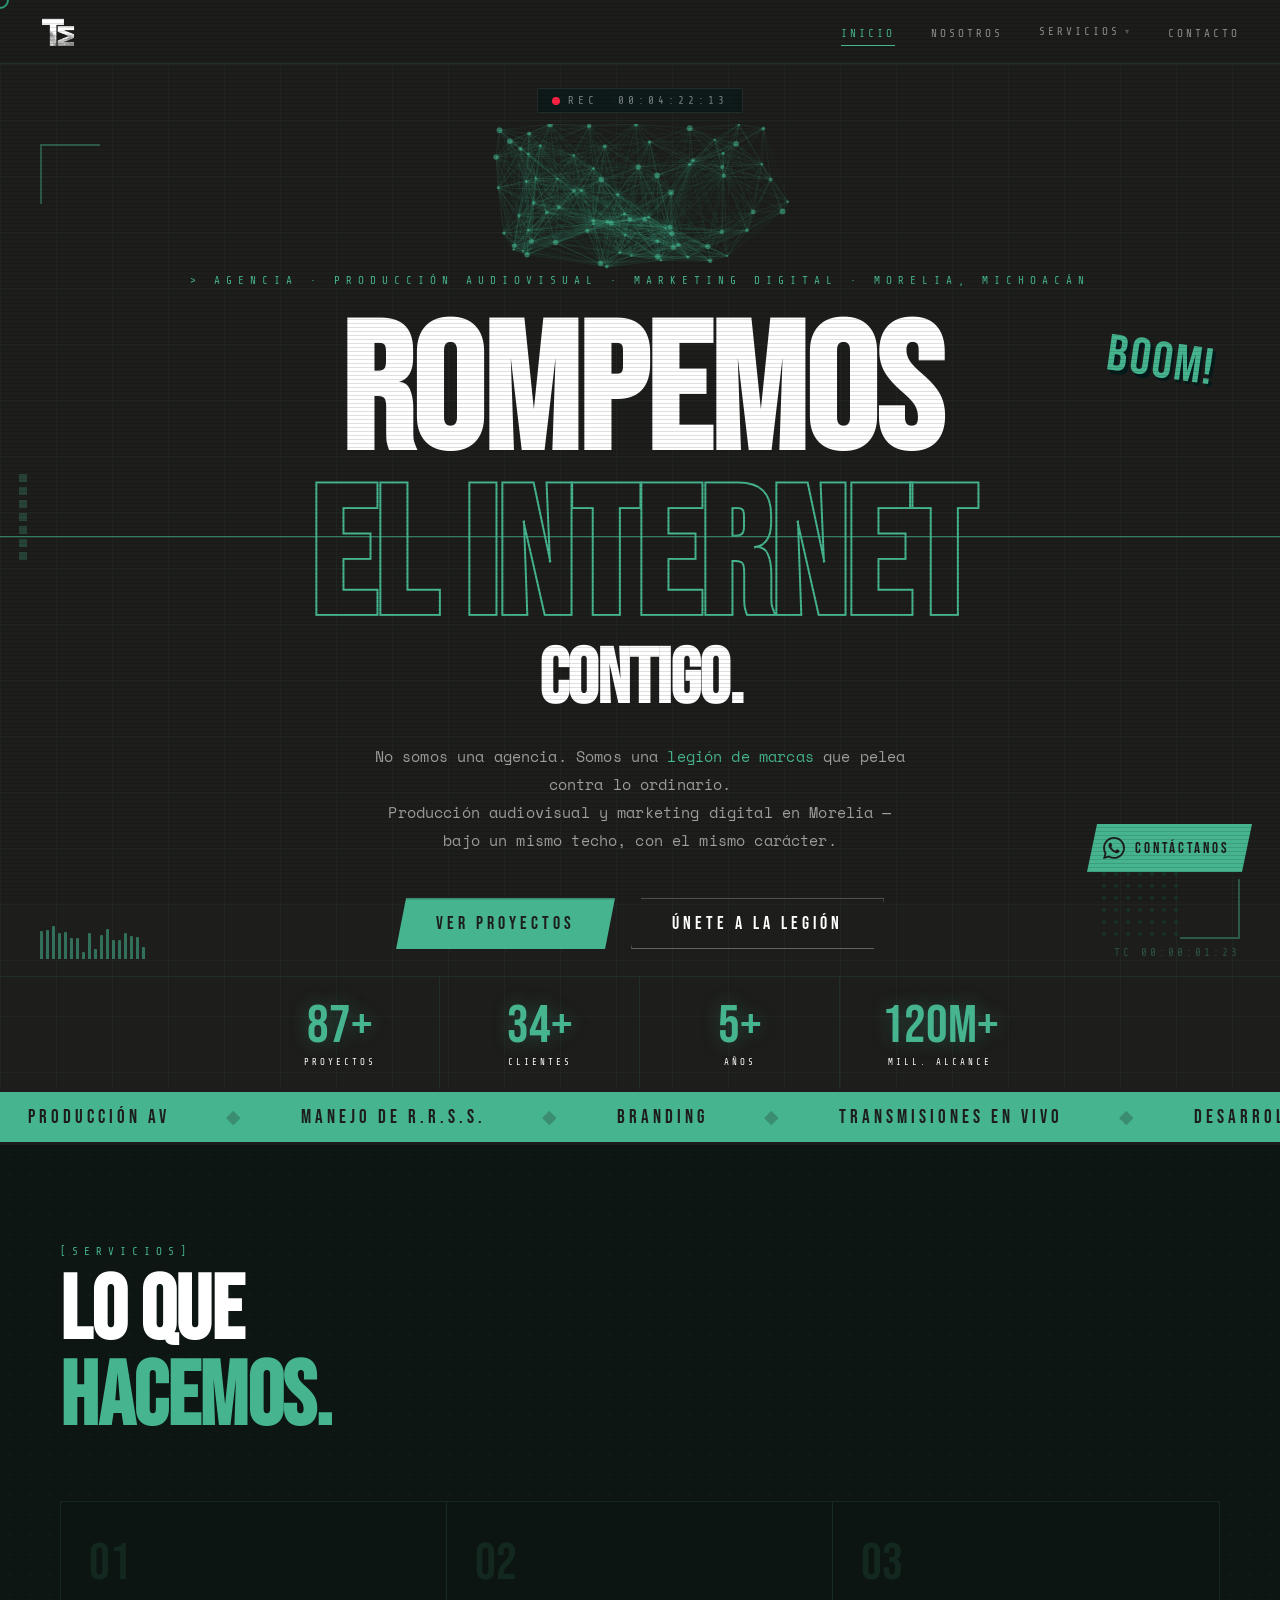
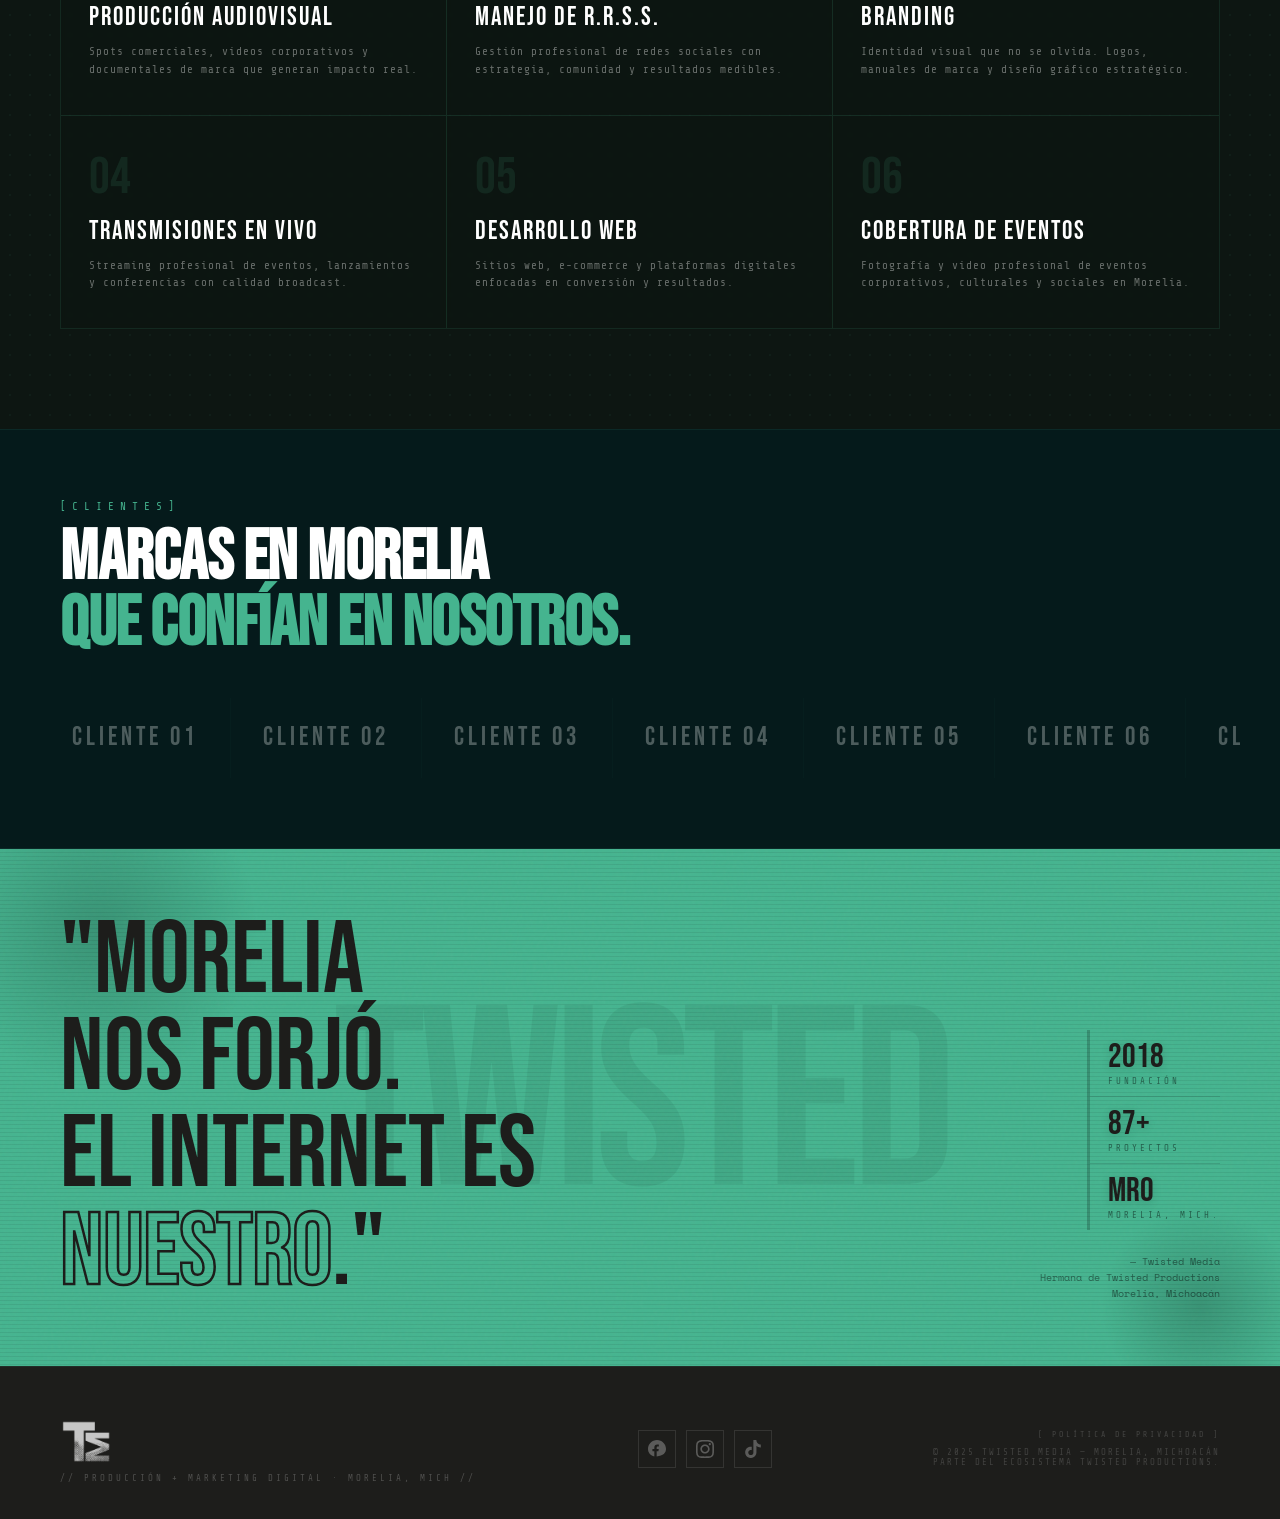
==== commit 6a860884: "elimina hero-deco con simbolos que iOS renderizaba como emojis" ====
--- a/index.html
+++ b/index.html
@@ -164,9 +164,6 @@
     <div class="glitch-line-h"></div>
     <div class="glitch-line-h"></div>
     <div class="hero-grid"></div>
-    <div class="hero-deco hd1">▶</div>
-    <div class="hero-deco hd2">◼</div>
-    <div class="hero-deco hd3">●●●</div>
     <div class="hero-boom">BOOM!</div>
     <div class="hero-film"><span></span><span></span><span></span><span></span><span></span><span></span><span></span></div>
     <div class="hero-dots"></div>
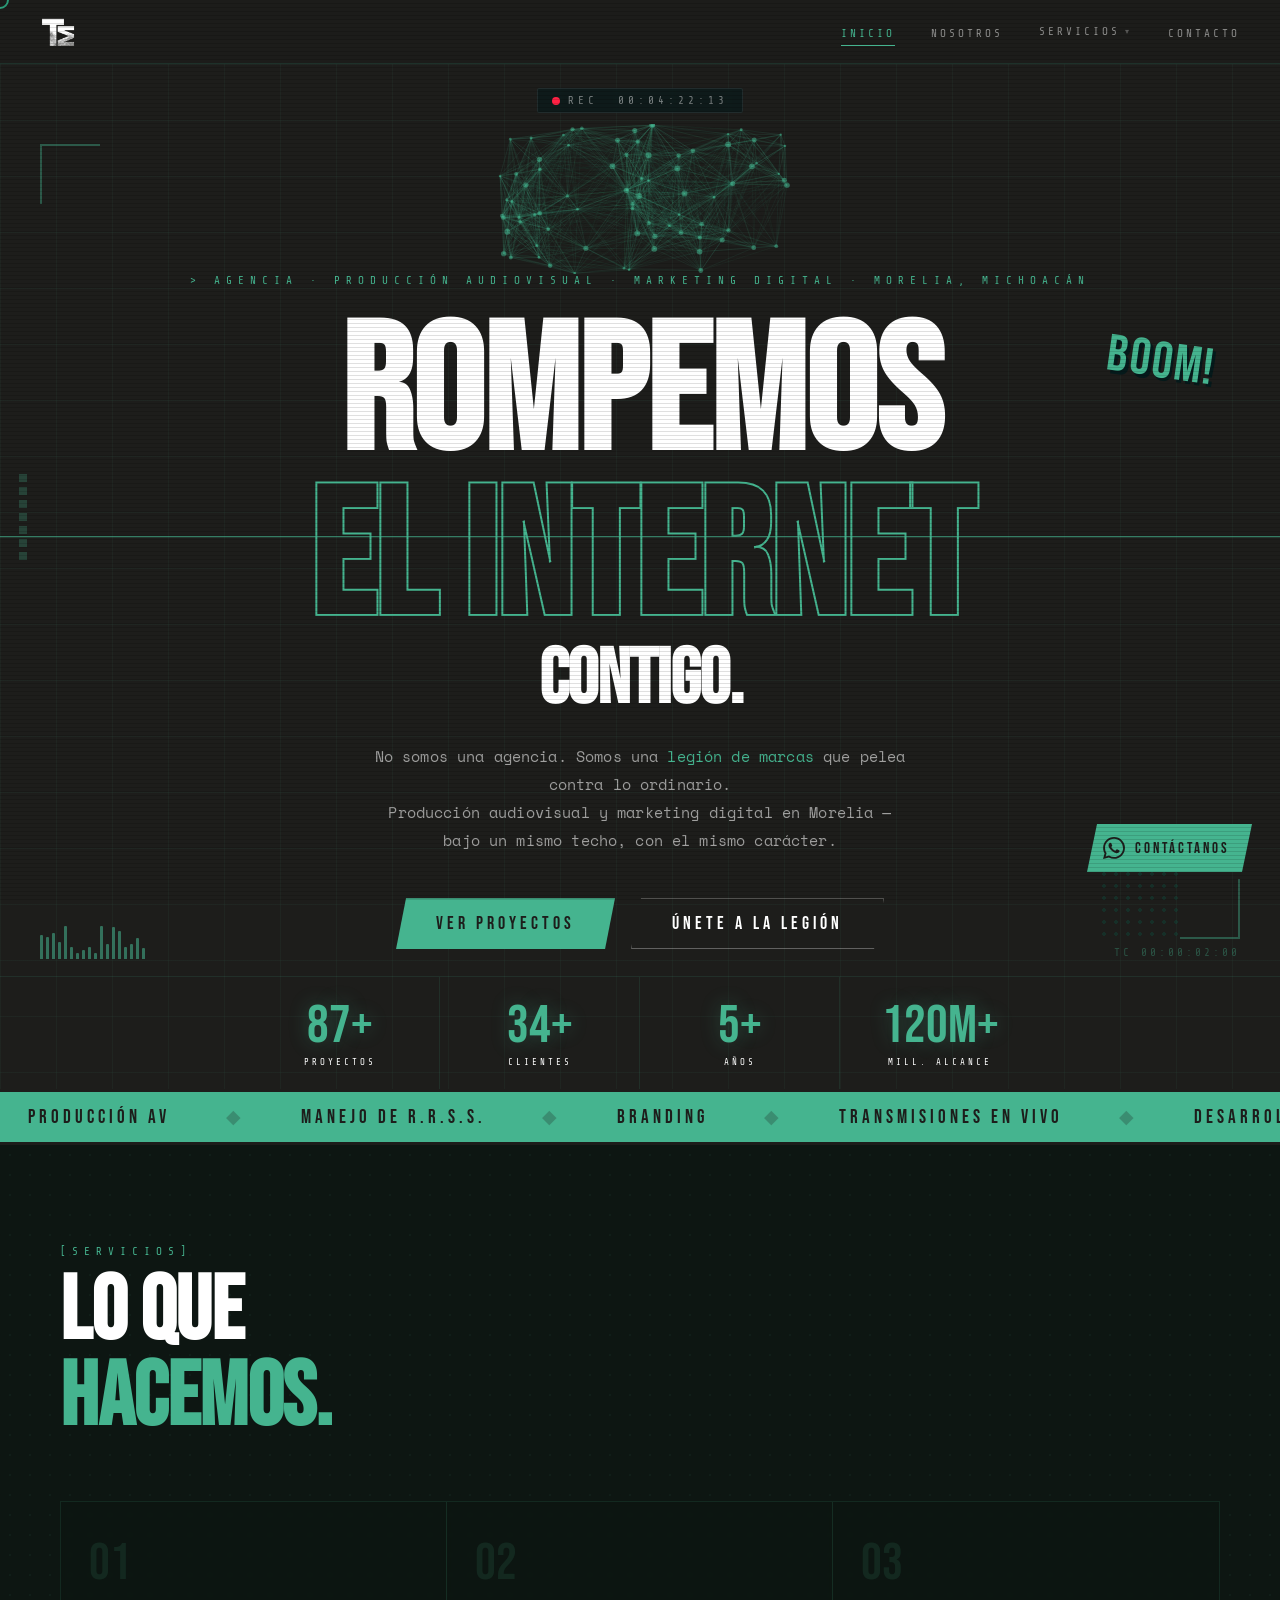
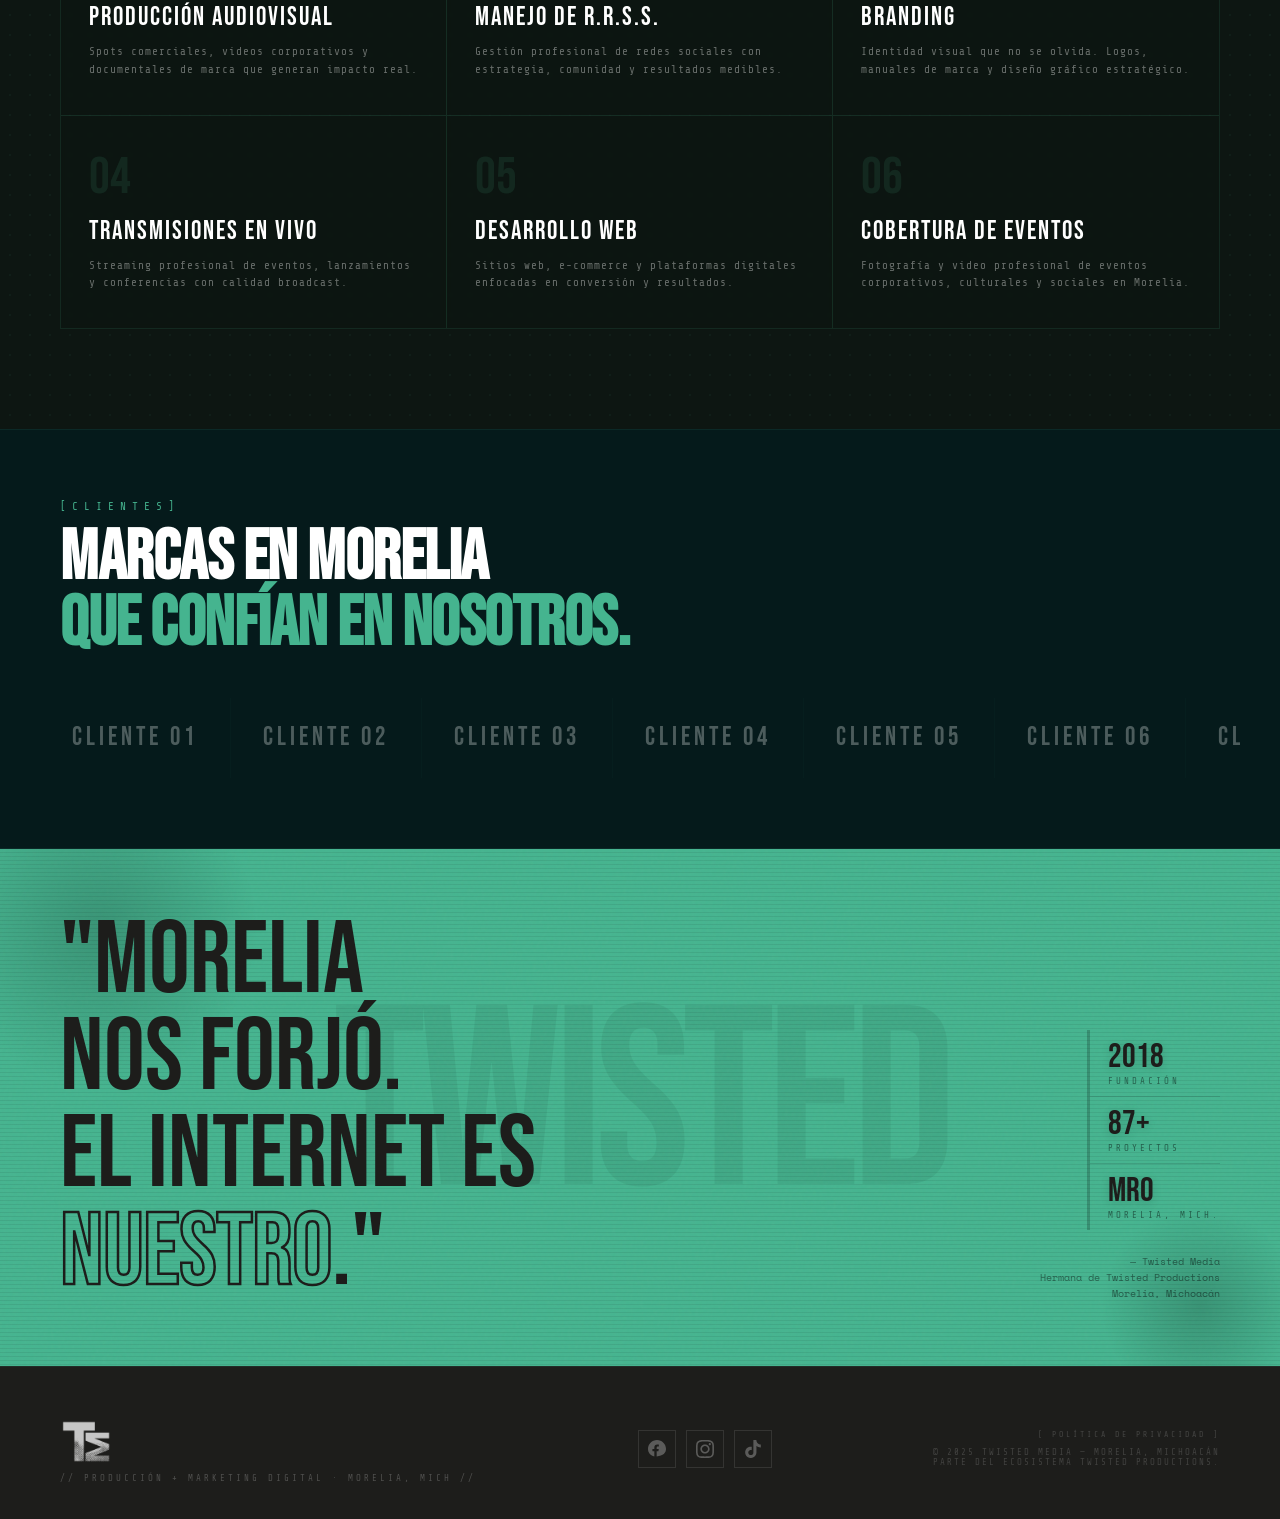
==== commit ffe1c745: "redisena menu movil — broadcast style con animaciones y footer" ====
--- a/index.html
+++ b/index.html
@@ -141,19 +141,69 @@
 </nav>
 
 <div id="mobileNav" role="dialog" aria-modal="true">
-  <button class="mob-close" id="mobClose" aria-label="Cerrar menú">✕</button>
-  <button class="mob-link" data-page="inicio">Inicio</button>
-  <button class="mob-link" data-page="nosotros">Nosotros</button>
-  <button class="mob-srv-toggle" id="mobSrvToggle" aria-expanded="false">Servicios <span class="mob-arr">▾</span></button>
-  <div class="mob-srv-list" id="mobSrvList">
-    <a class="mob-srv-item" href="#" onclick="openService('produccion-av');closeMobile();return false;">01 · Producción Audiovisual</a>
-    <a class="mob-srv-item" href="#" onclick="openService('redes-sociales');closeMobile();return false;">02 · Manejo de R.R.S.S.</a>
-    <a class="mob-srv-item" href="#" onclick="openService('branding');closeMobile();return false;">03 · Branding</a>
-    <a class="mob-srv-item" href="#" onclick="openService('transmisiones');closeMobile();return false;">04 · Transmisiones en Vivo</a>
-    <a class="mob-srv-item" href="#" onclick="openService('desarrollo-web');closeMobile();return false;">05 · Desarrollo Web</a>
-    <a class="mob-srv-item" href="#" onclick="openService('cobertura-eventos');closeMobile();return false;">06 · Cobertura de Eventos</a>
-  </div>
-  <button class="mob-link" data-page="contacto">Contacto</button>
+  <div class="mob-scanlines"></div>
+
+  <!-- Top bar -->
+  <div class="mob-topbar">
+    <div class="mob-signal-wrap">
+      <span class="mob-rec-dot"></span>
+      <span class="mob-signal-txt">TWISTED&nbsp;MEDIA</span>
+    </div>
+    <button class="mob-close" id="mobClose" aria-label="Cerrar menú">
+      <span></span><span></span>
+    </button>
+  </div>
+
+  <!-- Nav items -->
+  <div class="mob-nav">
+    <button class="mob-link mob-item" data-page="inicio">
+      <span class="mob-num">01</span>
+      <span class="mob-label">Inicio</span>
+      <span class="mob-arrow">→</span>
+    </button>
+    <button class="mob-link mob-item" data-page="nosotros">
+      <span class="mob-num">02</span>
+      <span class="mob-label">Nosotros</span>
+      <span class="mob-arrow">→</span>
+    </button>
+    <button class="mob-srv-toggle mob-item" id="mobSrvToggle" aria-expanded="false">
+      <span class="mob-num">03</span>
+      <span class="mob-label">Servicios</span>
+      <span class="mob-arr">▾</span>
+    </button>
+    <div class="mob-srv-list" id="mobSrvList">
+      <a class="mob-srv-item" href="#" onclick="openService('produccion-av');closeMobile();return false;"><span class="srv-dot"></span>Producción Audiovisual</a>
+      <a class="mob-srv-item" href="#" onclick="openService('redes-sociales');closeMobile();return false;"><span class="srv-dot"></span>Manejo de R.R.S.S.</a>
+      <a class="mob-srv-item" href="#" onclick="openService('branding');closeMobile();return false;"><span class="srv-dot"></span>Branding</a>
+      <a class="mob-srv-item" href="#" onclick="openService('transmisiones');closeMobile();return false;"><span class="srv-dot"></span>Transmisiones en Vivo</a>
+      <a class="mob-srv-item" href="#" onclick="openService('desarrollo-web');closeMobile();return false;"><span class="srv-dot"></span>Desarrollo Web</a>
+      <a class="mob-srv-item" href="#" onclick="openService('cobertura-eventos');closeMobile();return false;"><span class="srv-dot"></span>Cobertura de Eventos</a>
+    </div>
+    <button class="mob-link mob-item" data-page="proyectos">
+      <span class="mob-num">04</span>
+      <span class="mob-label">Proyectos</span>
+      <span class="mob-arrow">→</span>
+    </button>
+    <button class="mob-link mob-item" data-page="contacto">
+      <span class="mob-num">05</span>
+      <span class="mob-label">Contacto</span>
+      <span class="mob-arrow">→</span>
+    </button>
+  </div>
+
+  <!-- Footer -->
+  <div class="mob-footer">
+    <p class="mob-tagline">No somos una agencia.<br>Somos una <em>legión de marcas</em>.</p>
+    <a class="mob-cta-btn" href="#" onclick="goPage('contacto');closeMobile();return false;">INICIAR PROYECTO →</a>
+    <div class="mob-socials">
+      <a href="https://www.instagram.com/twistedmedia_mrl/" target="_blank" rel="noopener">IG</a>
+      <a href="https://www.facebook.com/profile.php?id=100087006316133" target="_blank" rel="noopener">FB</a>
+      <a href="https://www.tiktok.com/@twistedproductionsmrl" target="_blank" rel="noopener">TK</a>
+    </div>
+  </div>
+
+  <div class="mob-bracket mob-bracket-tl"></div>
+  <div class="mob-bracket mob-bracket-br"></div>
 </div>
 
 <!-- PAGE: INICIO -->
--- a/css/style.css
+++ b/css/style.css
@@ -82,29 +82,193 @@
 .hamburger.open span:nth-child(1){transform:translateY(7px) rotate(45deg);}
 .hamburger.open span:nth-child(2){opacity:0;}
 .hamburger.open span:nth-child(3){transform:translateY(-7px) rotate(-45deg);}
+/* ── MOBILE NAV REDESIGN ── */
 #mobileNav{
   display:none;position:fixed;inset:0;
-  background:rgba(29,29,27,0.97);
-  z-index:8999;/* above nav(8000) but below loader/cursor */
-  flex-direction:column;align-items:center;justify-content:center;gap:40px;
-  -webkit-overflow-scrolling:touch;
-}
-#mobileNav.open{display:flex;}
-#mobileNav button{
+  background:#0A0A0A;
+  z-index:8999;
+  flex-direction:column;
+  overflow:hidden;
+}
+#mobileNav.open{
+  display:flex;
+  animation:mob-reveal .45s cubic-bezier(.16,1,.3,1) forwards;
+}
+#mobileNav.closing{
+  animation:mob-hide .3s cubic-bezier(.4,0,1,1) forwards;
+}
+@keyframes mob-reveal{
+  from{clip-path:inset(0 0 100% 0);}
+  to{clip-path:inset(0 0 0% 0);}
+}
+@keyframes mob-hide{
+  from{clip-path:inset(0 0 0% 0);opacity:1;}
+  to{clip-path:inset(0 0 100% 0);opacity:0;}
+}
+.mob-scanlines{
+  position:absolute;inset:0;
+  background:repeating-linear-gradient(to bottom,transparent 0px,transparent 3px,rgba(0,0,0,0.18) 3px,rgba(0,0,0,0.18) 4px);
+  pointer-events:none;z-index:1;
+}
+/* Top bar */
+.mob-topbar{
+  position:relative;z-index:10;
+  display:flex;align-items:center;justify-content:space-between;
+  padding:18px 24px;
+  border-bottom:1px solid rgba(69,180,143,0.2);
+  flex-shrink:0;
+}
+.mob-signal-wrap{
+  display:flex;align-items:center;gap:8px;
+  font-family:'Share Tech Mono',monospace;font-size:11px;
+  letter-spacing:4px;color:var(--tm-green);
+}
+.mob-rec-dot{
+  width:7px;height:7px;border-radius:50%;
+  background:var(--tm-green);
+  display:inline-block;
+  animation:blink 1s step-end infinite;
+  flex-shrink:0;
+}
+.mob-close{
+  position:relative;width:36px;height:36px;
+  background:none;border:1px solid rgba(69,180,143,0.3);
+  cursor:pointer;display:flex;align-items:center;justify-content:center;
+  flex-shrink:0;-webkit-tap-highlight-color:transparent;
+  transition:border-color .2s;
+}
+.mob-close:active{border-color:var(--tm-green);}
+.mob-close span{
+  position:absolute;width:16px;height:1.5px;
+  background:var(--tm-white);display:block;
+}
+.mob-close span:first-child{transform:rotate(45deg);}
+.mob-close span:last-child{transform:rotate(-45deg);}
+/* Nav container */
+.mob-nav{
+  position:relative;z-index:10;
+  flex:1;display:flex;flex-direction:column;justify-content:center;
+  padding:0 24px;overflow-y:auto;
+}
+/* Staggered item entrance */
+@keyframes mob-item-in{
+  from{opacity:0;transform:translateX(-24px);}
+  to{opacity:1;transform:translateX(0);}
+}
+.mob-item{opacity:0;}
+#mobileNav.open .mob-item:nth-child(1){animation:mob-item-in .4s cubic-bezier(.16,1,.3,1) .18s forwards;}
+#mobileNav.open .mob-item:nth-child(2){animation:mob-item-in .4s cubic-bezier(.16,1,.3,1) .25s forwards;}
+#mobileNav.open .mob-item:nth-child(3){animation:mob-item-in .4s cubic-bezier(.16,1,.3,1) .32s forwards;}
+#mobileNav.open .mob-item:nth-child(5){animation:mob-item-in .4s cubic-bezier(.16,1,.3,1) .39s forwards;}
+#mobileNav.open .mob-item:nth-child(6){animation:mob-item-in .4s cubic-bezier(.16,1,.3,1) .46s forwards;}
+/* Nav items */
+.mob-link,.mob-srv-toggle{
   background:none;border:none;cursor:pointer;
-  font-family:'Bebas Neue',sans-serif;font-size:clamp(36px,10vw,60px);
-  letter-spacing:8px;color:var(--tm-white);transition:color .2s;
+  display:flex;align-items:center;gap:14px;
+  padding:14px 0;width:100%;text-align:left;
+  border-bottom:1px solid rgba(255,255,255,0.05);
+  position:relative;overflow:hidden;
+  -webkit-tap-highlight-color:transparent;touch-action:manipulation;
+  transition:padding-left .2s cubic-bezier(.16,1,.3,1);
+}
+.mob-link::before,.mob-srv-toggle::before{
+  content:'';position:absolute;left:0;top:0;bottom:0;width:3px;
+  background:var(--tm-green);
+  transform:scaleY(0);transform-origin:bottom;
+  transition:transform .25s cubic-bezier(.16,1,.3,1);
+}
+.mob-link:active::before,.mob-link:hover::before,
+.mob-srv-toggle:active::before,.mob-srv-toggle:hover::before,
+.mob-srv-toggle[aria-expanded="true"]::before{transform:scaleY(1);}
+.mob-link:active,.mob-link:hover,
+.mob-srv-toggle:active,.mob-srv-toggle:hover{padding-left:10px;}
+.mob-num{
+  font-family:'Share Tech Mono',monospace;font-size:11px;
+  letter-spacing:2px;color:var(--tm-green);
+  min-width:26px;flex-shrink:0;
+}
+.mob-label{
+  font-family:'Bebas Neue',sans-serif;
+  font-size:clamp(30px,8.5vw,46px);
+  letter-spacing:4px;color:var(--tm-white);
+  flex:1;line-height:1;transition:color .2s;
+}
+.mob-link:hover .mob-label,.mob-link:active .mob-label,
+.mob-srv-toggle:hover .mob-label,.mob-srv-toggle:active .mob-label,
+.mob-srv-toggle[aria-expanded="true"] .mob-label{color:var(--tm-green);}
+.mob-arrow{
+  font-family:'Share Tech Mono',monospace;font-size:14px;
+  color:rgba(255,255,255,0.15);flex-shrink:0;
+  transition:color .2s,transform .2s;
+}
+.mob-link:hover .mob-arrow,.mob-link:active .mob-arrow{
+  color:var(--tm-green);transform:translateX(5px);
+}
+.mob-arr{
+  font-size:14px;color:rgba(255,255,255,0.3);flex-shrink:0;
+  display:inline-block;
+  transition:transform .3s cubic-bezier(.4,0,.2,1),color .2s;
+}
+.mob-srv-toggle[aria-expanded="true"] .mob-arr{transform:rotate(180deg);color:var(--tm-green);}
+/* Services submenu */
+.mob-srv-list{
+  display:flex;flex-direction:column;
+  max-height:0;overflow:hidden;
+  transition:max-height .4s cubic-bezier(.16,1,.3,1);
+  padding-left:40px;
+}
+.mob-srv-list.open{max-height:300px;}
+.mob-srv-item{
+  font-family:'Share Tech Mono',monospace;font-size:11px;
+  letter-spacing:2px;color:rgba(255,255,255,0.32);
+  padding:9px 0;text-decoration:none;text-transform:uppercase;
+  border-bottom:1px solid rgba(255,255,255,0.04);
+  display:flex;align-items:center;gap:10px;
+  transition:color .2s,padding-left .15s;
   -webkit-tap-highlight-color:transparent;
-  padding:8px 20px;
-  touch-action:manipulation;
-}
-#mobileNav button:hover,#mobileNav button:active{color:var(--tm-green);}
-#mobileNav .mob-close{
-  position:absolute;top:20px;right:24px;
-  font-family:'Share Tech Mono',monospace;font-size:22px;
-  color:rgba(255,255,255,0.4);background:none;border:none;cursor:pointer;
-  padding:8px;letter-spacing:0;font-size:28px;
-}
+}
+.mob-srv-item:hover,.mob-srv-item:active{color:var(--tm-green);padding-left:6px;}
+.srv-dot{
+  width:4px;height:4px;border-radius:50%;
+  background:var(--tm-green);opacity:.5;flex-shrink:0;
+}
+/* Footer */
+.mob-footer{
+  position:relative;z-index:10;
+  padding:18px 24px 28px;
+  border-top:1px solid rgba(69,180,143,0.15);
+  display:flex;flex-direction:column;gap:14px;
+  flex-shrink:0;opacity:0;
+}
+#mobileNav.open .mob-footer{animation:mob-item-in .4s cubic-bezier(.16,1,.3,1) .52s forwards;}
+.mob-tagline{
+  font-family:'Share Tech Mono',monospace;font-size:10px;
+  letter-spacing:2px;color:rgba(255,255,255,0.22);
+  line-height:1.9;text-transform:uppercase;
+}
+.mob-tagline em{color:var(--tm-green);font-style:normal;}
+.mob-cta-btn{
+  display:inline-flex;align-items:center;
+  background:var(--tm-green);color:#0A0A0A;
+  font-family:'Bebas Neue',sans-serif;font-size:15px;letter-spacing:4px;
+  padding:13px 22px;text-decoration:none;
+  clip-path:polygon(8px 0,100% 0,calc(100% - 8px) 100%,0 100%);
+  align-self:flex-start;
+  transition:background .2s,transform .15s;
+  -webkit-tap-highlight-color:transparent;
+}
+.mob-cta-btn:active{transform:scale(.97);background:var(--tm-offwhite);}
+.mob-socials{display:flex;gap:20px;}
+.mob-socials a{
+  font-family:'Share Tech Mono',monospace;font-size:10px;
+  letter-spacing:3px;color:rgba(255,255,255,0.22);
+  text-decoration:none;transition:color .2s;
+}
+.mob-socials a:hover,.mob-socials a:active{color:var(--tm-green);}
+/* Corner brackets */
+.mob-bracket{position:absolute;width:18px;height:18px;z-index:5;}
+.mob-bracket-tl{top:68px;left:8px;border-top:2px solid rgba(69,180,143,0.25);border-left:2px solid rgba(69,180,143,0.25);}
+.mob-bracket-br{bottom:8px;right:8px;border-bottom:2px solid rgba(69,180,143,0.25);border-right:2px solid rgba(69,180,143,0.25);}
 
 /* ── NAV DROPDOWN — Servicios ── */
 .nav-dropdown-wrap{position:relative;}
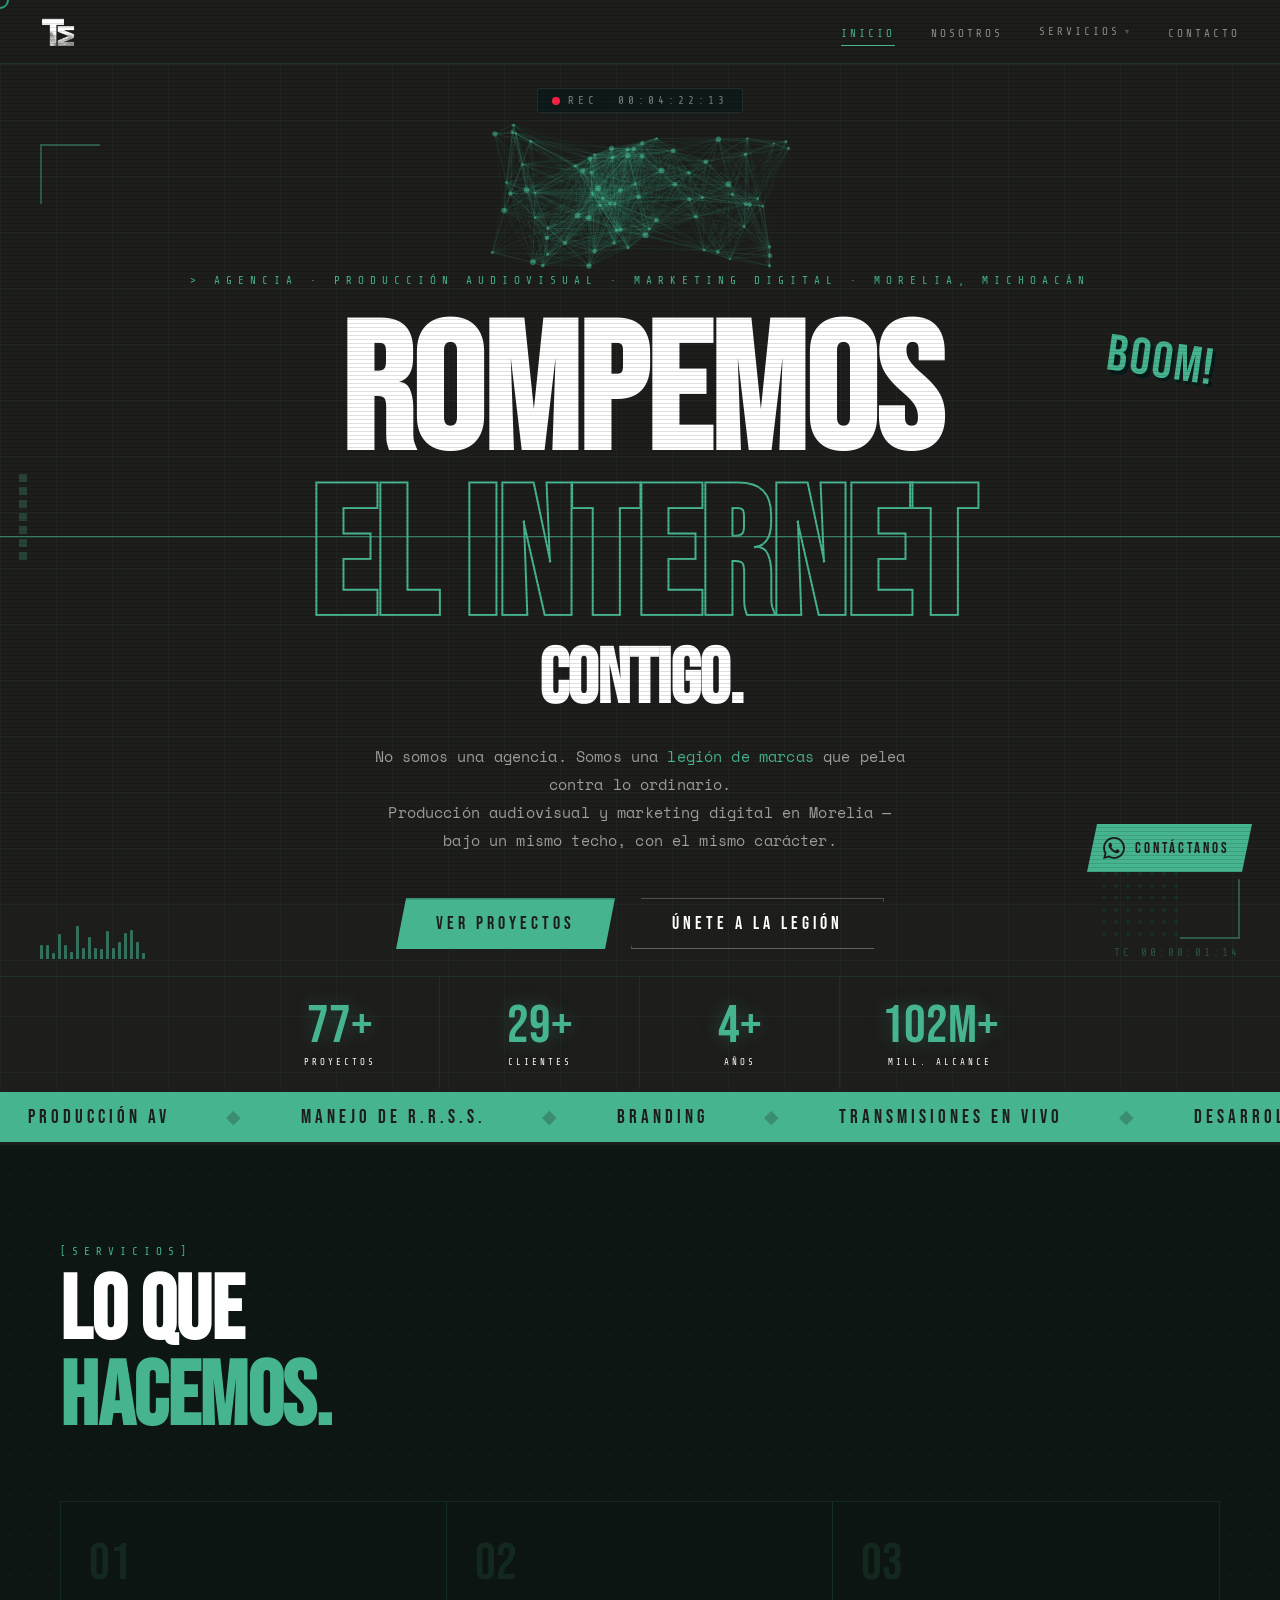
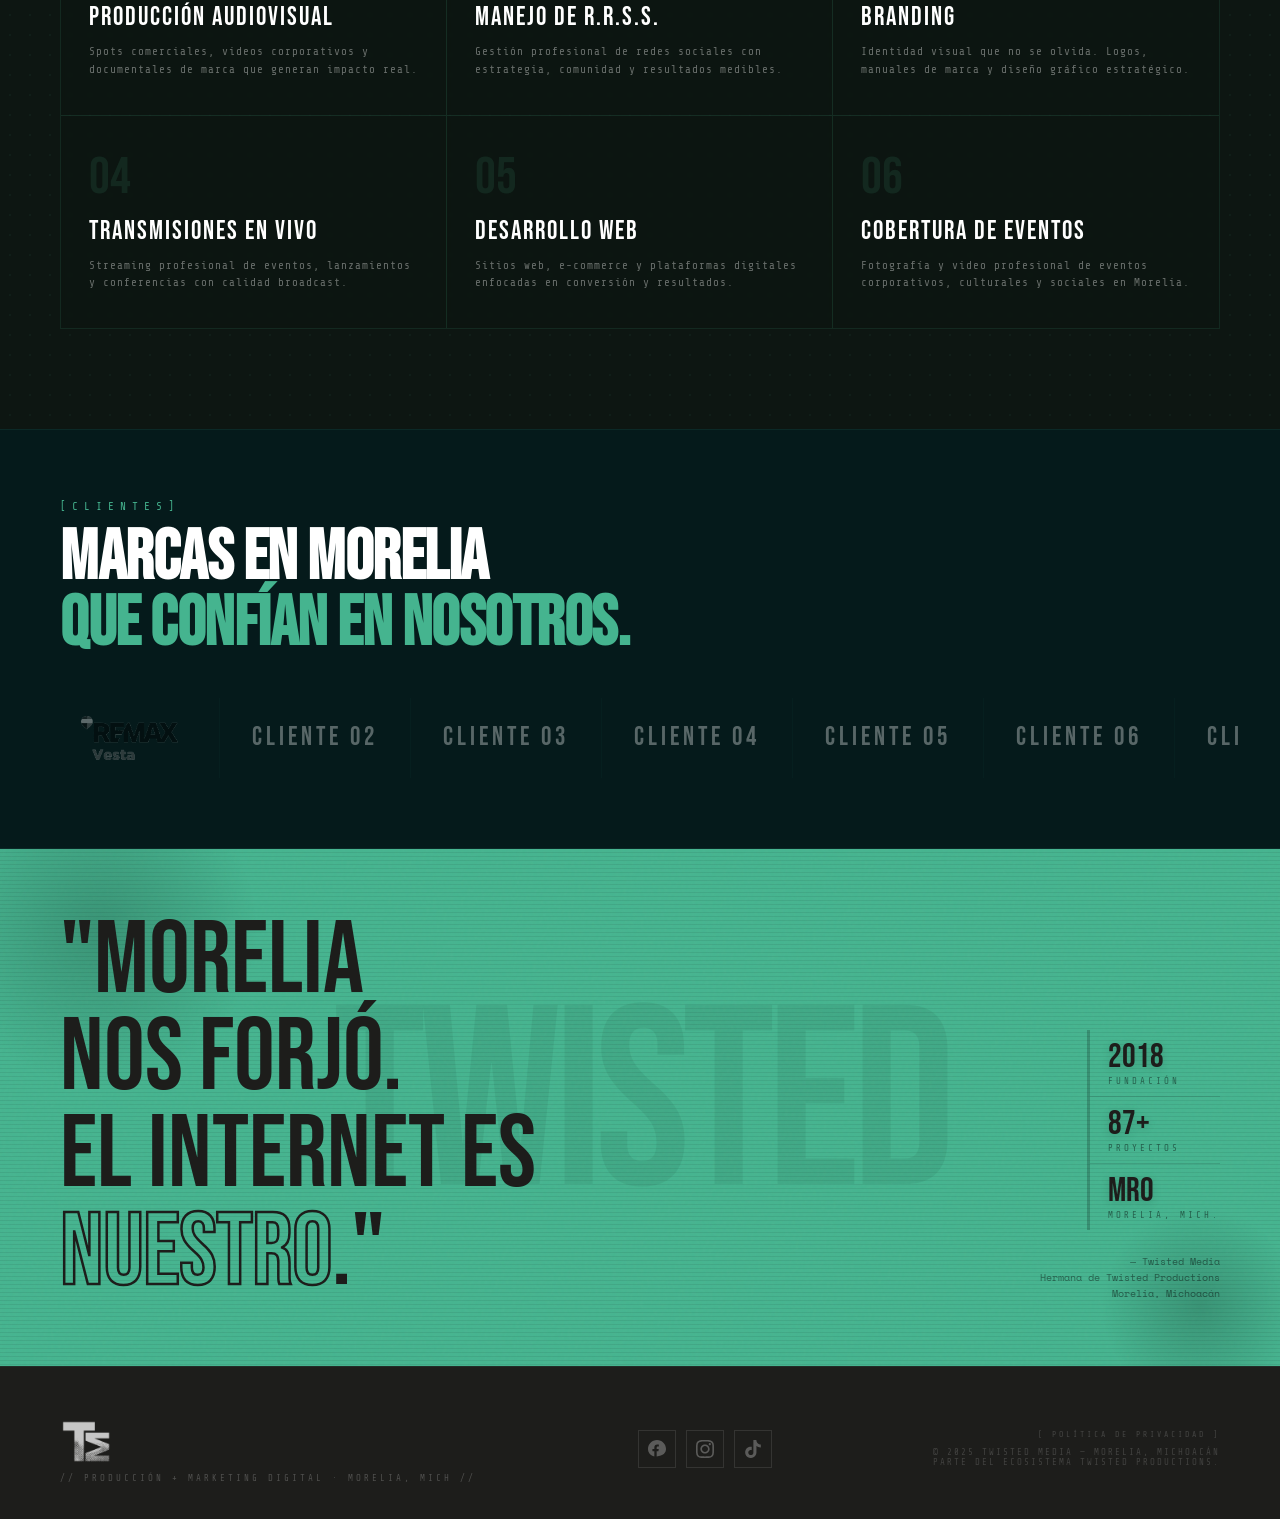
==== commit b48a41a9: "integra logo RE/MAX al carrusel de clientes" ====
--- a/index.html
+++ b/index.html
@@ -268,7 +268,7 @@
     </div>
     <div class="clientes-track-wrap" style="margin-top:40px">
       <div class="clientes-track">
-        <div class="client-logo"><span class="client-name">CLIENTE 01</span></div>
+        <div class="client-logo"><img src="assets/images/logo-cliente-remax.png" alt="RE/MAX Vesta"></div>
         <div class="client-logo"><span class="client-name">CLIENTE 02</span></div>
         <div class="client-logo"><span class="client-name">CLIENTE 03</span></div>
         <div class="client-logo"><span class="client-name">CLIENTE 04</span></div>
@@ -277,7 +277,7 @@
         <div class="client-logo"><span class="client-name">CLIENTE 07</span></div>
         <div class="client-logo"><span class="client-name">CLIENTE 08</span></div>
         <!-- duplicates for seamless loop -->
-        <div class="client-logo"><span class="client-name">CLIENTE 01</span></div>
+        <div class="client-logo"><img src="assets/images/logo-cliente-remax.png" alt="RE/MAX Vesta"></div>
         <div class="client-logo"><span class="client-name">CLIENTE 02</span></div>
         <div class="client-logo"><span class="client-name">CLIENTE 03</span></div>
         <div class="client-logo"><span class="client-name">CLIENTE 04</span></div>
--- a/css/style.css
+++ b/css/style.css
@@ -484,8 +484,10 @@
 .clientes-inner{max-width:1160px;margin:0 auto 40px;position:relative;z-index:1;}
 .clientes-track-wrap{overflow:hidden;white-space:nowrap;position:relative;z-index:1;}
 .clientes-track{display:inline-flex;animation:clients-go 24s linear infinite;}
-.client-logo{min-width:180px;height:80px;display:flex;align-items:center;justify-content:center;border-right:1px solid rgba(69,180,143,0.1);padding:0 32px;opacity:.3;transition:opacity .3s;}
-.client-logo:hover{opacity:.8;}
+.client-logo{min-width:180px;height:80px;display:flex;align-items:center;justify-content:center;border-right:1px solid rgba(69,180,143,0.1);padding:0 32px;opacity:.35;transition:opacity .3s;}
+.client-logo:hover{opacity:.9;}
+.client-logo img{height:52px;width:auto;max-width:160px;object-fit:contain;filter:grayscale(1) brightness(2);transition:filter .3s;}
+.client-logo:hover img{filter:grayscale(0) brightness(1);}
 .client-name{font-family:'Bebas Neue',sans-serif;font-size:clamp(16px,2.5vw,26px);letter-spacing:4px;color:var(--tm-offwhite);white-space:nowrap;}
 @keyframes clients-go{from{transform:translateX(0)}to{transform:translateX(-50%)}}
 
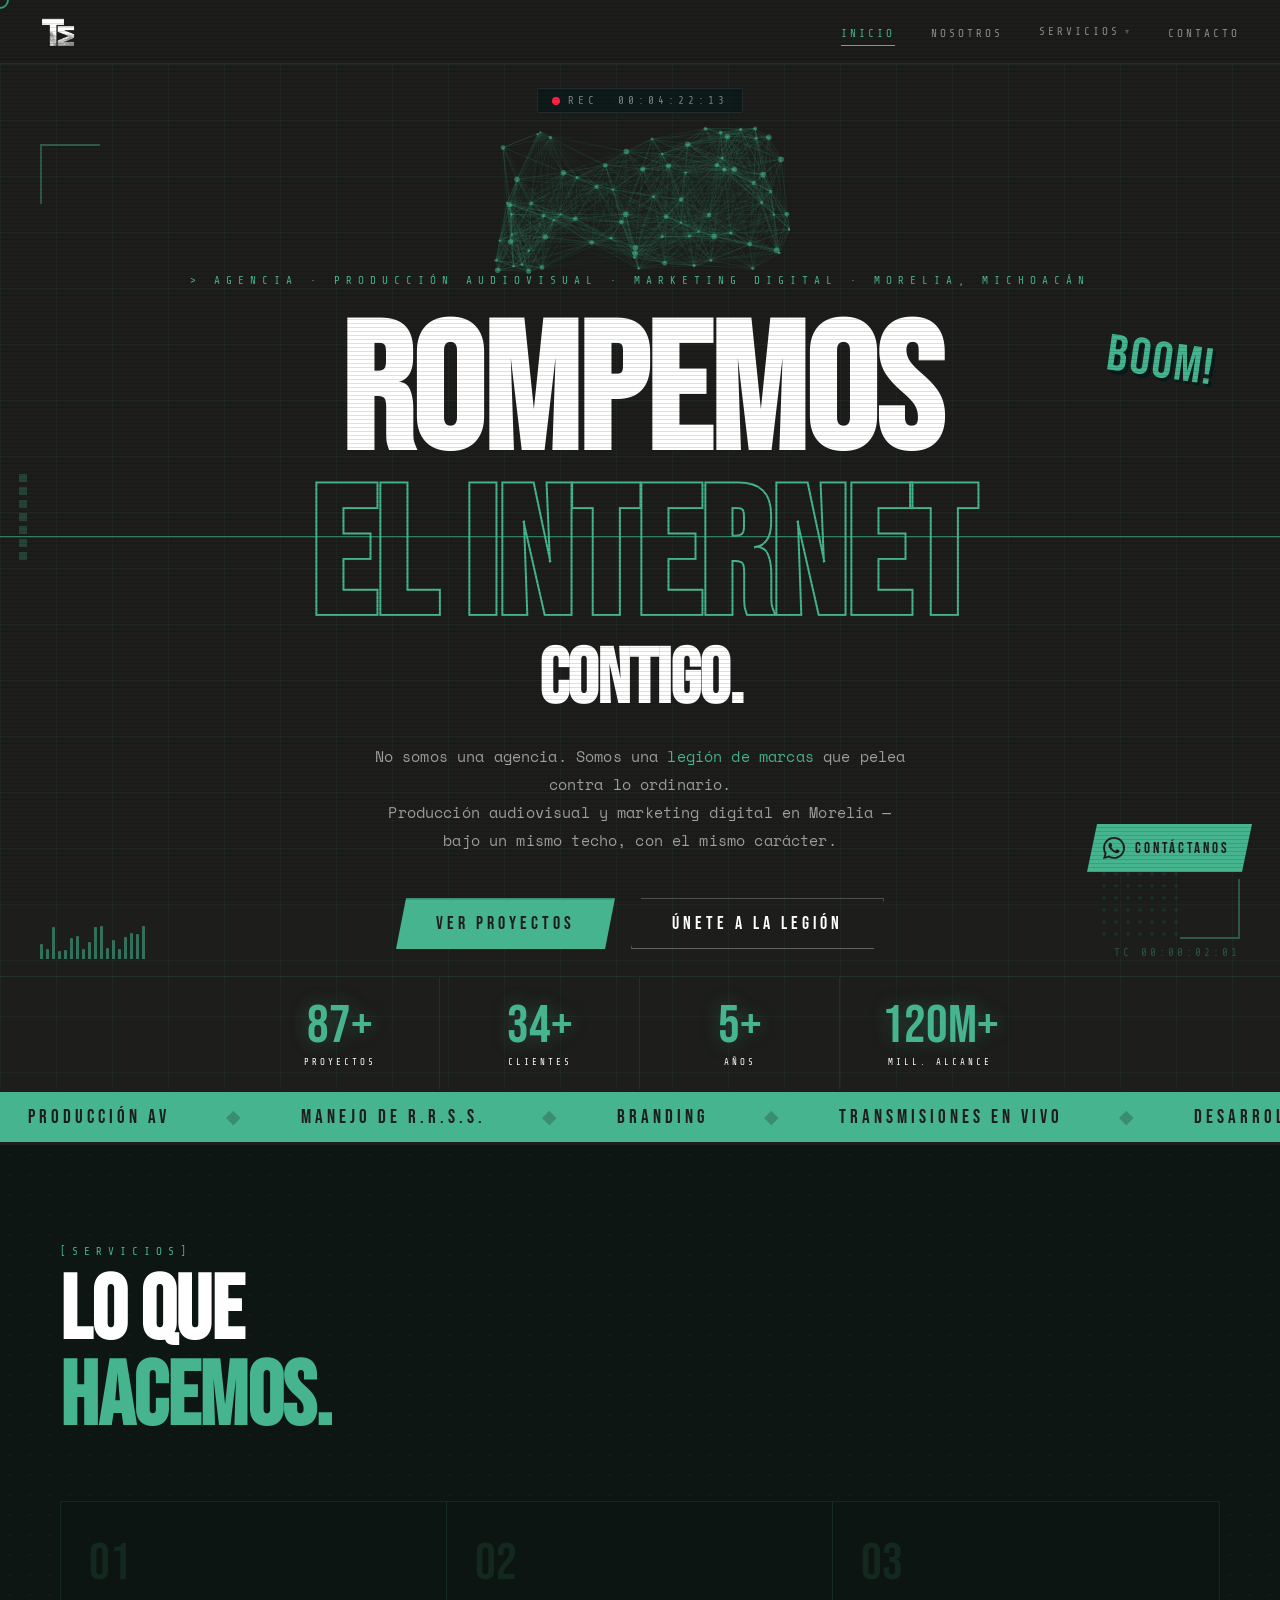
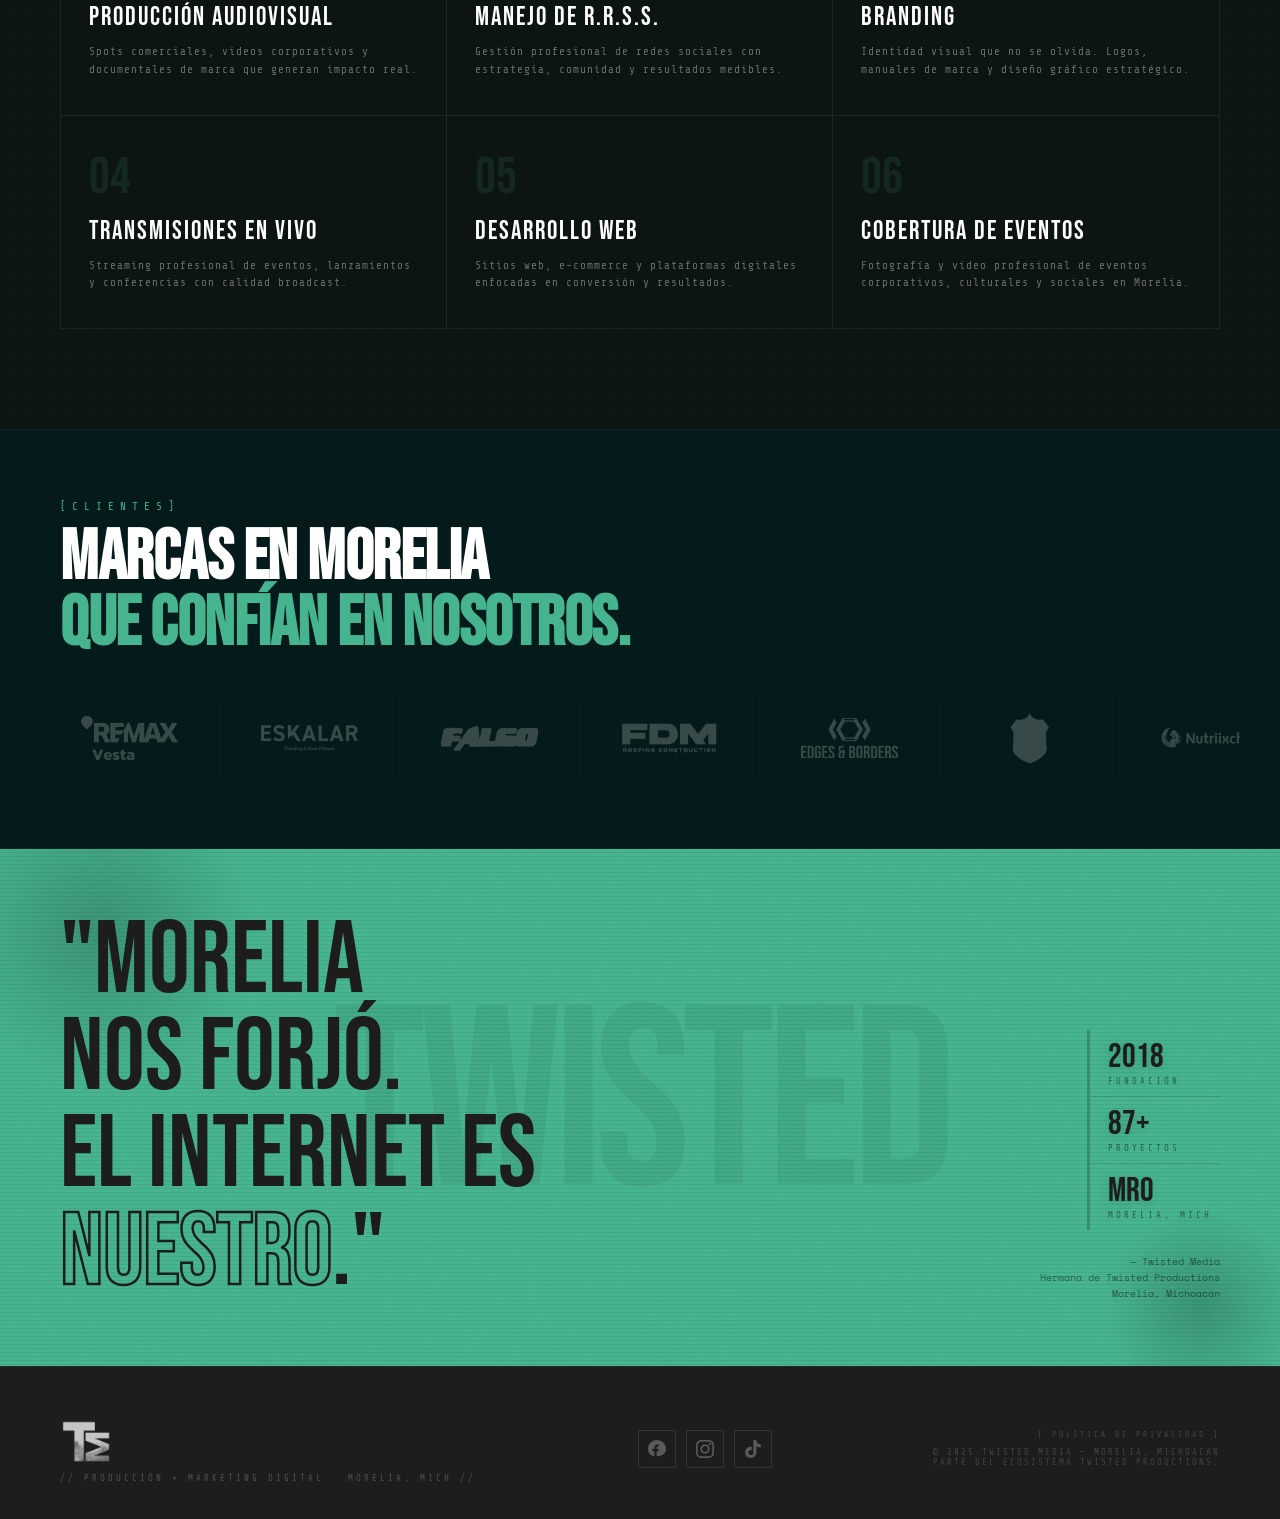
==== commit 99b31f7d: "integra 8 logos de clientes al carrusel" ====
--- a/index.html
+++ b/index.html
@@ -269,22 +269,22 @@
     <div class="clientes-track-wrap" style="margin-top:40px">
       <div class="clientes-track">
         <div class="client-logo"><img src="assets/images/logo-cliente-remax.png" alt="RE/MAX Vesta"></div>
-        <div class="client-logo"><span class="client-name">CLIENTE 02</span></div>
-        <div class="client-logo"><span class="client-name">CLIENTE 03</span></div>
-        <div class="client-logo"><span class="client-name">CLIENTE 04</span></div>
-        <div class="client-logo"><span class="client-name">CLIENTE 05</span></div>
-        <div class="client-logo"><span class="client-name">CLIENTE 06</span></div>
-        <div class="client-logo"><span class="client-name">CLIENTE 07</span></div>
-        <div class="client-logo"><span class="client-name">CLIENTE 08</span></div>
+        <div class="client-logo"><img src="assets/images/logo-cliente-eskalar.png" alt="Eskalar"></div>
+        <div class="client-logo"><img src="assets/images/logo-cliente-falgo.png" alt="Falgo"></div>
+        <div class="client-logo"><img src="assets/images/logo-cliente-fdm.png" alt="FDM"></div>
+        <div class="client-logo"><img src="assets/images/logo-cliente-EB.png" alt="EB"></div>
+        <div class="client-logo"><img src="assets/images/logo-cliente-plancarte.png" alt="Plancarte"></div>
+        <div class="client-logo"><img src="assets/images/logo-cliente-nutri.png" alt="Nutri"></div>
+        <div class="client-logo"><img src="assets/images/logo-cliente-basea.png" alt="Basea"></div>
         <!-- duplicates for seamless loop -->
         <div class="client-logo"><img src="assets/images/logo-cliente-remax.png" alt="RE/MAX Vesta"></div>
-        <div class="client-logo"><span class="client-name">CLIENTE 02</span></div>
-        <div class="client-logo"><span class="client-name">CLIENTE 03</span></div>
-        <div class="client-logo"><span class="client-name">CLIENTE 04</span></div>
-        <div class="client-logo"><span class="client-name">CLIENTE 05</span></div>
-        <div class="client-logo"><span class="client-name">CLIENTE 06</span></div>
-        <div class="client-logo"><span class="client-name">CLIENTE 07</span></div>
-        <div class="client-logo"><span class="client-name">CLIENTE 08</span></div>
+        <div class="client-logo"><img src="assets/images/logo-cliente-eskalar.png" alt="Eskalar"></div>
+        <div class="client-logo"><img src="assets/images/logo-cliente-falgo.png" alt="Falgo"></div>
+        <div class="client-logo"><img src="assets/images/logo-cliente-fdm.png" alt="FDM"></div>
+        <div class="client-logo"><img src="assets/images/logo-cliente-EB.png" alt="EB"></div>
+        <div class="client-logo"><img src="assets/images/logo-cliente-plancarte.png" alt="Plancarte"></div>
+        <div class="client-logo"><img src="assets/images/logo-cliente-nutri.png" alt="Nutri"></div>
+        <div class="client-logo"><img src="assets/images/logo-cliente-basea.png" alt="Basea"></div>
       </div>
     </div>
   </div>
--- a/css/style.css
+++ b/css/style.css
@@ -486,8 +486,8 @@
 .clientes-track{display:inline-flex;animation:clients-go 24s linear infinite;}
 .client-logo{min-width:180px;height:80px;display:flex;align-items:center;justify-content:center;border-right:1px solid rgba(69,180,143,0.1);padding:0 32px;opacity:.35;transition:opacity .3s;}
 .client-logo:hover{opacity:.9;}
-.client-logo img{height:52px;width:auto;max-width:160px;object-fit:contain;filter:grayscale(1) brightness(2);transition:filter .3s;}
-.client-logo:hover img{filter:grayscale(0) brightness(1);}
+.client-logo img{height:52px;width:auto;max-width:160px;object-fit:contain;filter:brightness(0) invert(1);opacity:.6;transition:filter .3s,opacity .3s;}
+.client-logo:hover img{filter:none;opacity:1;}
 .client-name{font-family:'Bebas Neue',sans-serif;font-size:clamp(16px,2.5vw,26px);letter-spacing:4px;color:var(--tm-offwhite);white-space:nowrap;}
 @keyframes clients-go{from{transform:translateX(0)}to{transform:translateX(-50%)}}
 
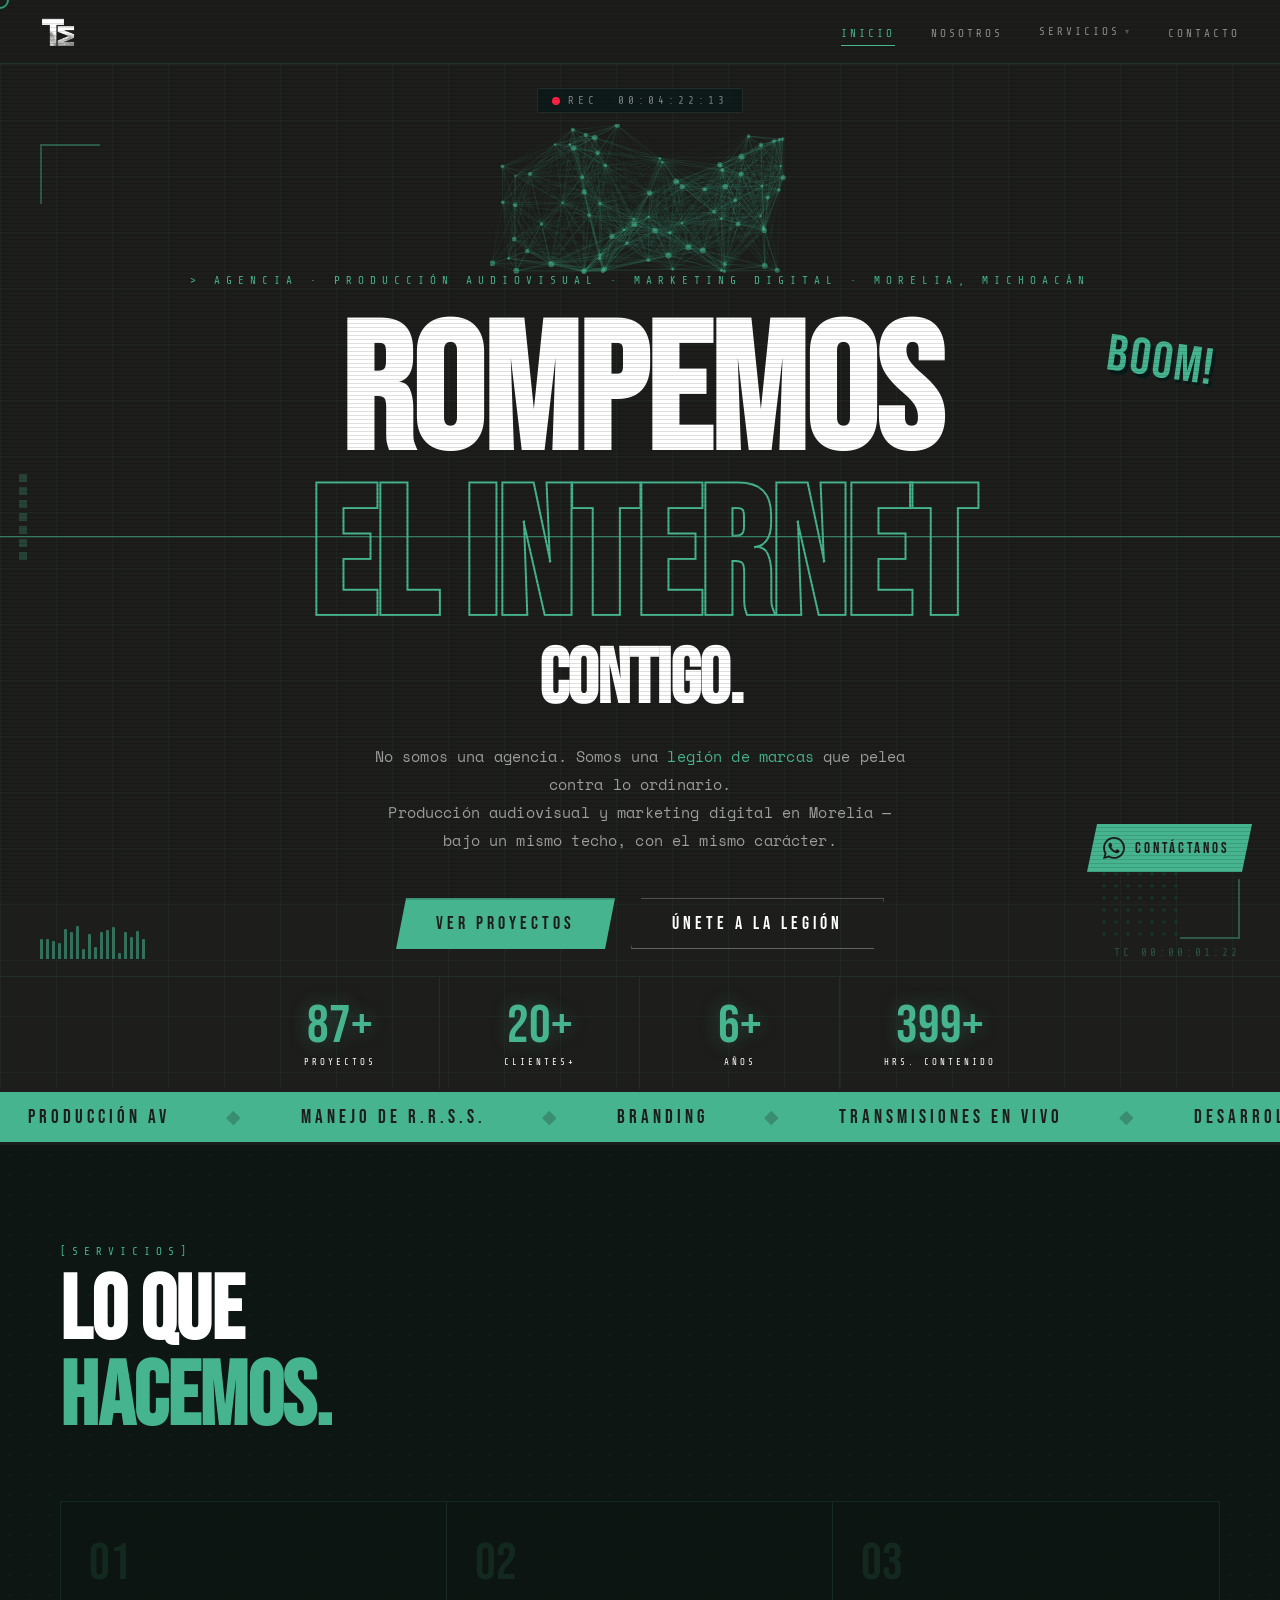
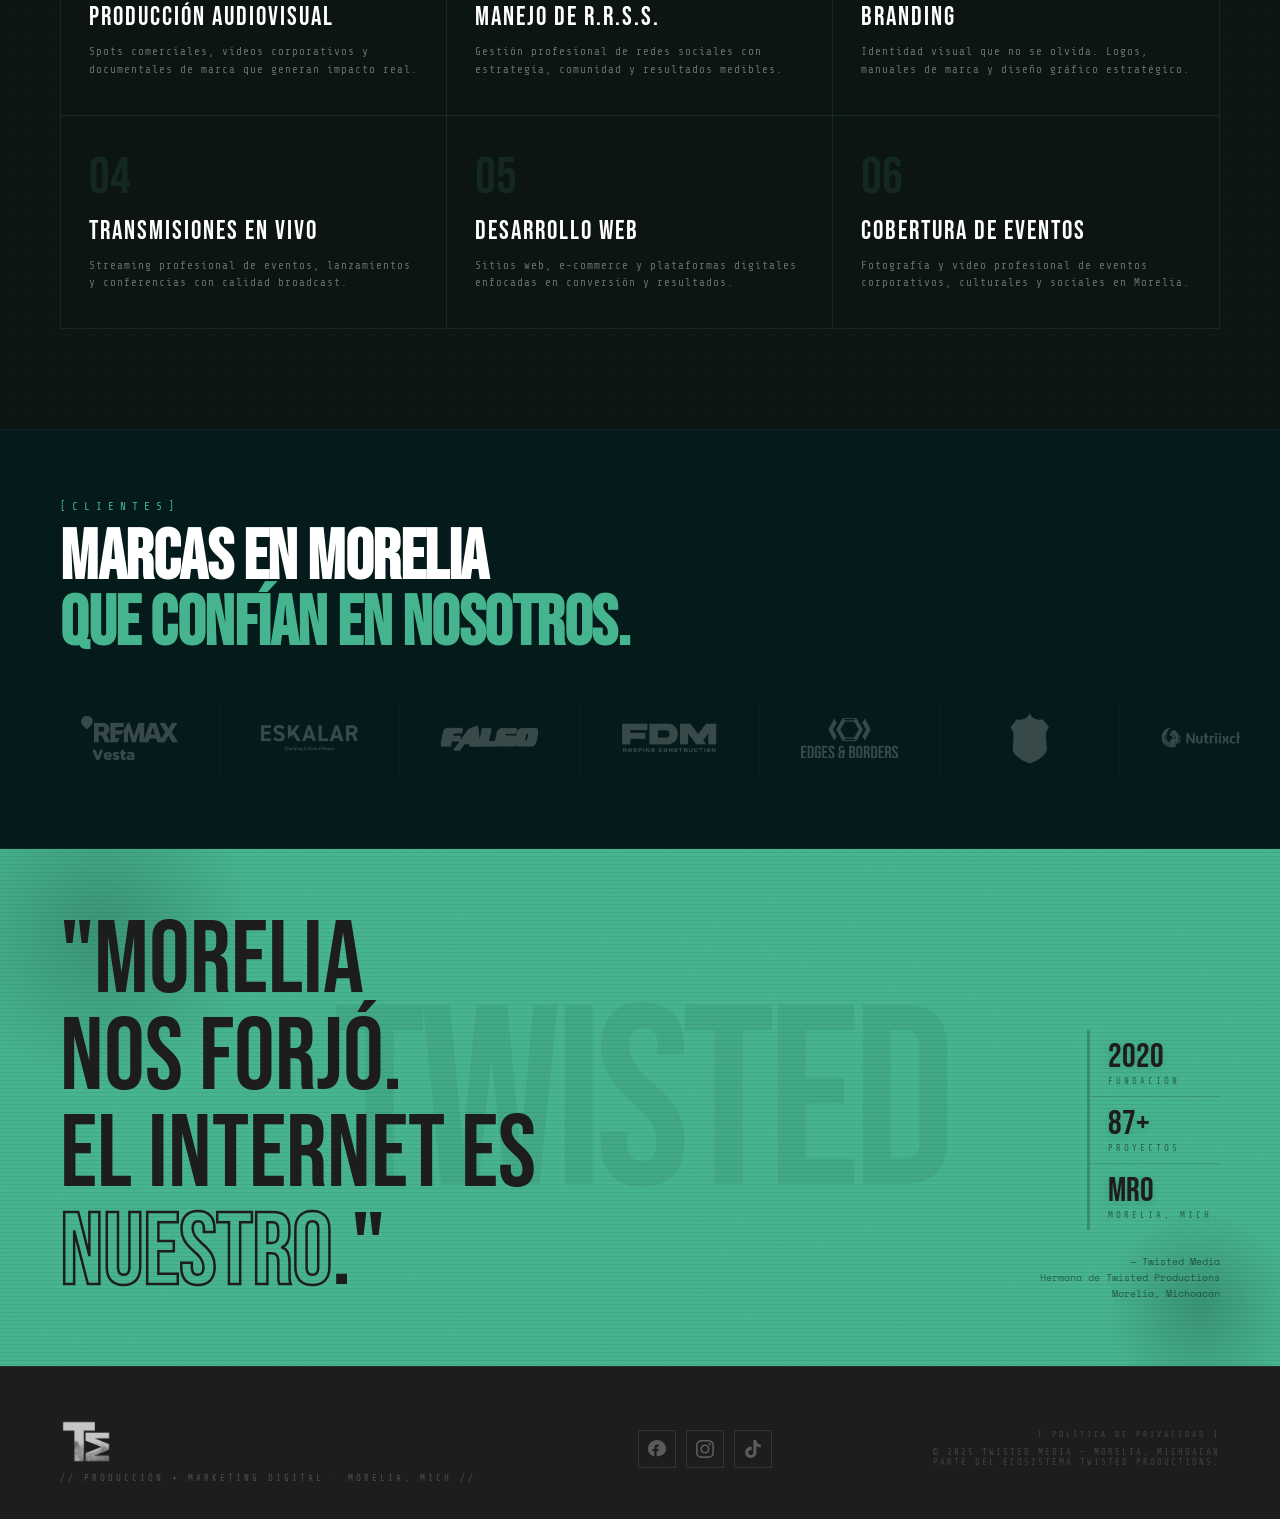
==== commit bf0819a6: "actualiza stats a 2020, oculta proyectos del menu movil" ====
--- a/index.html
+++ b/index.html
@@ -42,7 +42,7 @@
   "url": "https://twistedmedia.com.mx",
   "telephone": "+524433638260",
   "email": "salvador@twistedproductions.com.mx",
-  "foundingDate": "2018",
+  "foundingDate": "2020",
   "priceRange": "$$",
   "image": "https://twistedmedia.com.mx/assets/images/logo.png",
   "logo": "https://twistedmedia.com.mx/assets/images/logo.png",
@@ -179,13 +179,8 @@
       <a class="mob-srv-item" href="#" onclick="openService('desarrollo-web');closeMobile();return false;"><span class="srv-dot"></span>Desarrollo Web</a>
       <a class="mob-srv-item" href="#" onclick="openService('cobertura-eventos');closeMobile();return false;"><span class="srv-dot"></span>Cobertura de Eventos</a>
     </div>
-    <button class="mob-link mob-item" data-page="proyectos">
+    <button class="mob-link mob-item" data-page="contacto">
       <span class="mob-num">04</span>
-      <span class="mob-label">Proyectos</span>
-      <span class="mob-arrow">→</span>
-    </button>
-    <button class="mob-link mob-item" data-page="contacto">
-      <span class="mob-num">05</span>
       <span class="mob-label">Contacto</span>
       <span class="mob-arrow">→</span>
     </button>
@@ -229,9 +224,9 @@
     </div>
     <div class="hero-stats">
       <div class="stat"><span class="stat-n" data-target="87">0</span><span class="stat-l">Proyectos</span></div>
-      <div class="stat"><span class="stat-n" data-target="34">0</span><span class="stat-l">Clientes</span></div>
-      <div class="stat"><span class="stat-n" data-target="5">0</span><span class="stat-l">Años</span></div>
-      <div class="stat"><span class="stat-n" data-target="120">0</span><span class="stat-l">Mill. Alcance</span></div>
+      <div class="stat"><span class="stat-n" data-target="20">0</span><span class="stat-l">Clientes+</span></div>
+      <div class="stat"><span class="stat-n" data-target="6">0</span><span class="stat-l">Años</span></div>
+      <div class="stat"><span class="stat-n" data-target="400">0</span><span class="stat-l">Hrs. Contenido</span></div>
     </div>
   </div>
 
@@ -298,7 +293,7 @@
       <p class="manifesto-q">"Morelia<br>nos forjó.<br>El internet es<br><em>nuestro</em>."</p>
       <div class="manifesto-right">
         <div class="manifesto-stats">
-          <div class="mstat"><span class="mstat-n">2018</span><span class="mstat-l">Fundación</span></div>
+          <div class="mstat"><span class="mstat-n">2020</span><span class="mstat-l">Fundación</span></div>
           <div class="mstat"><span class="mstat-n">87+</span><span class="mstat-l">Proyectos</span></div>
           <div class="mstat"><span class="mstat-n">MRO</span><span class="mstat-l">Morelia, Mich.</span></div>
         </div>
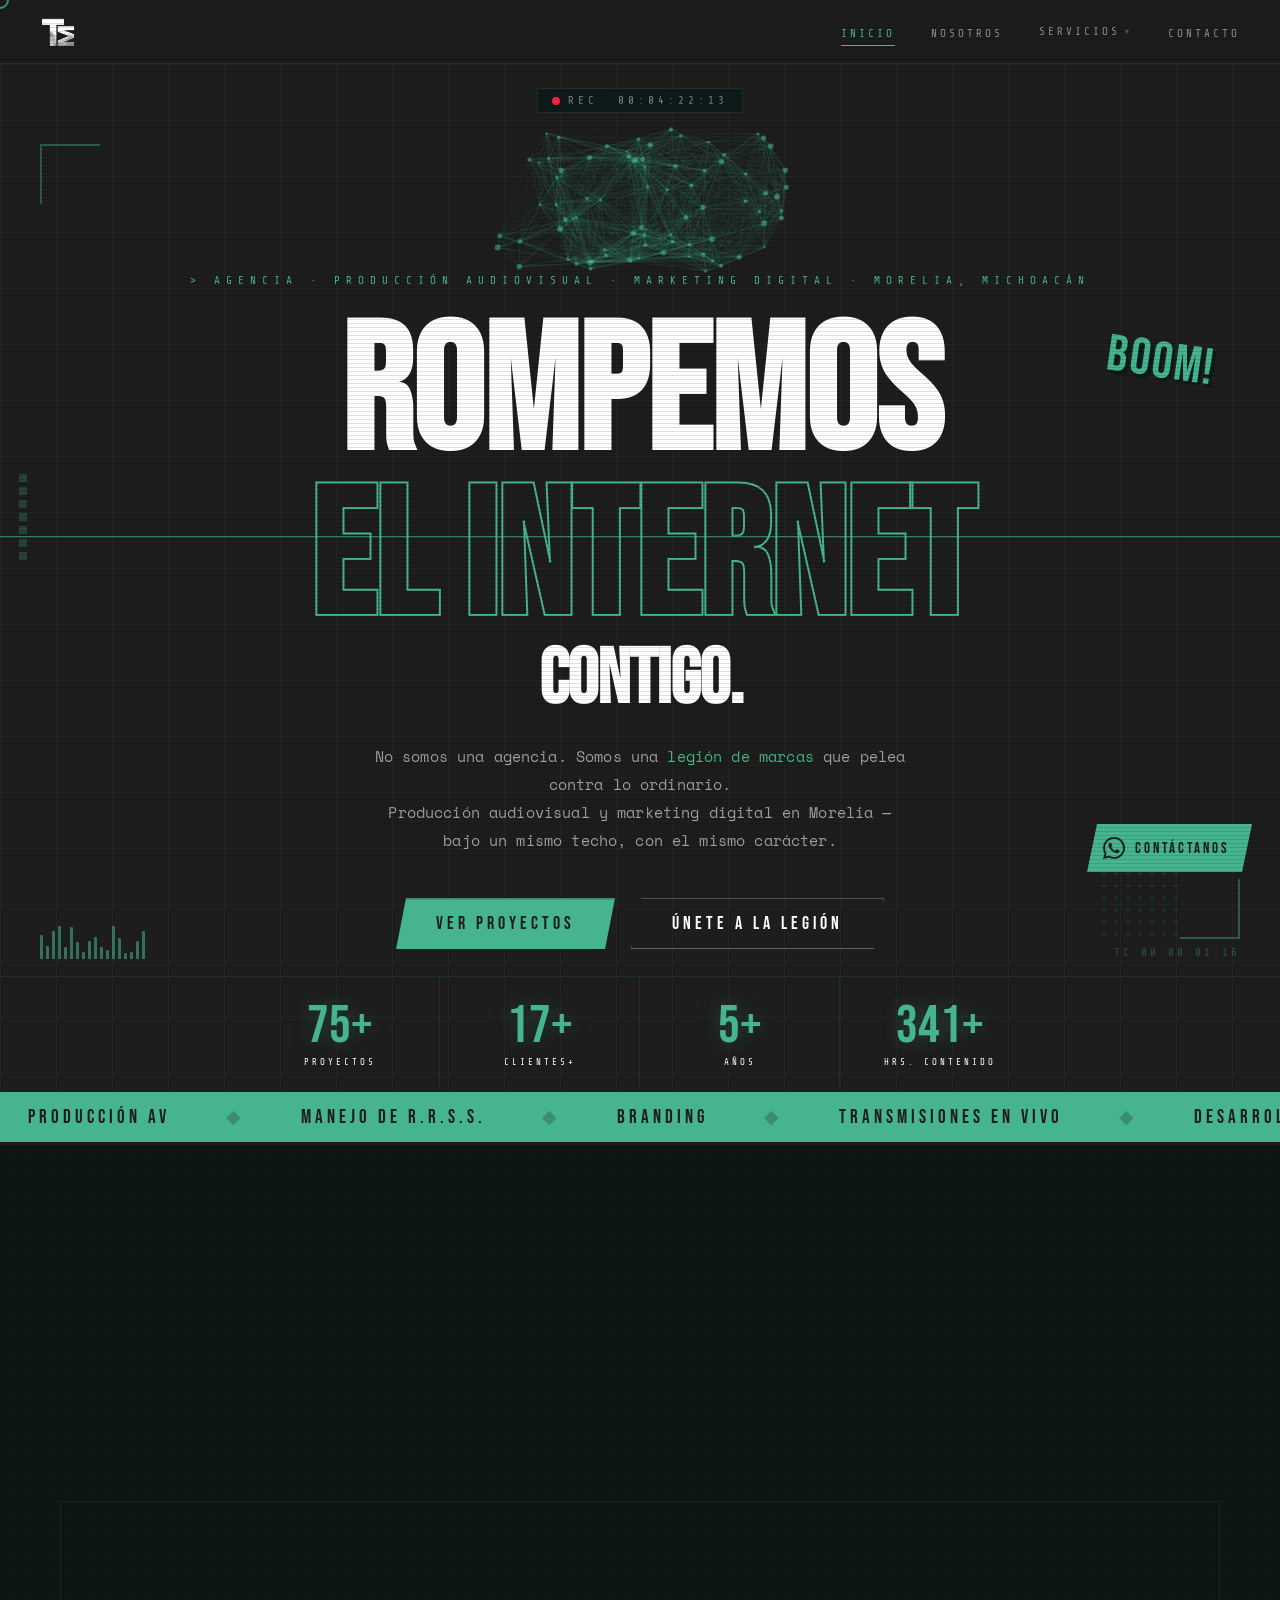
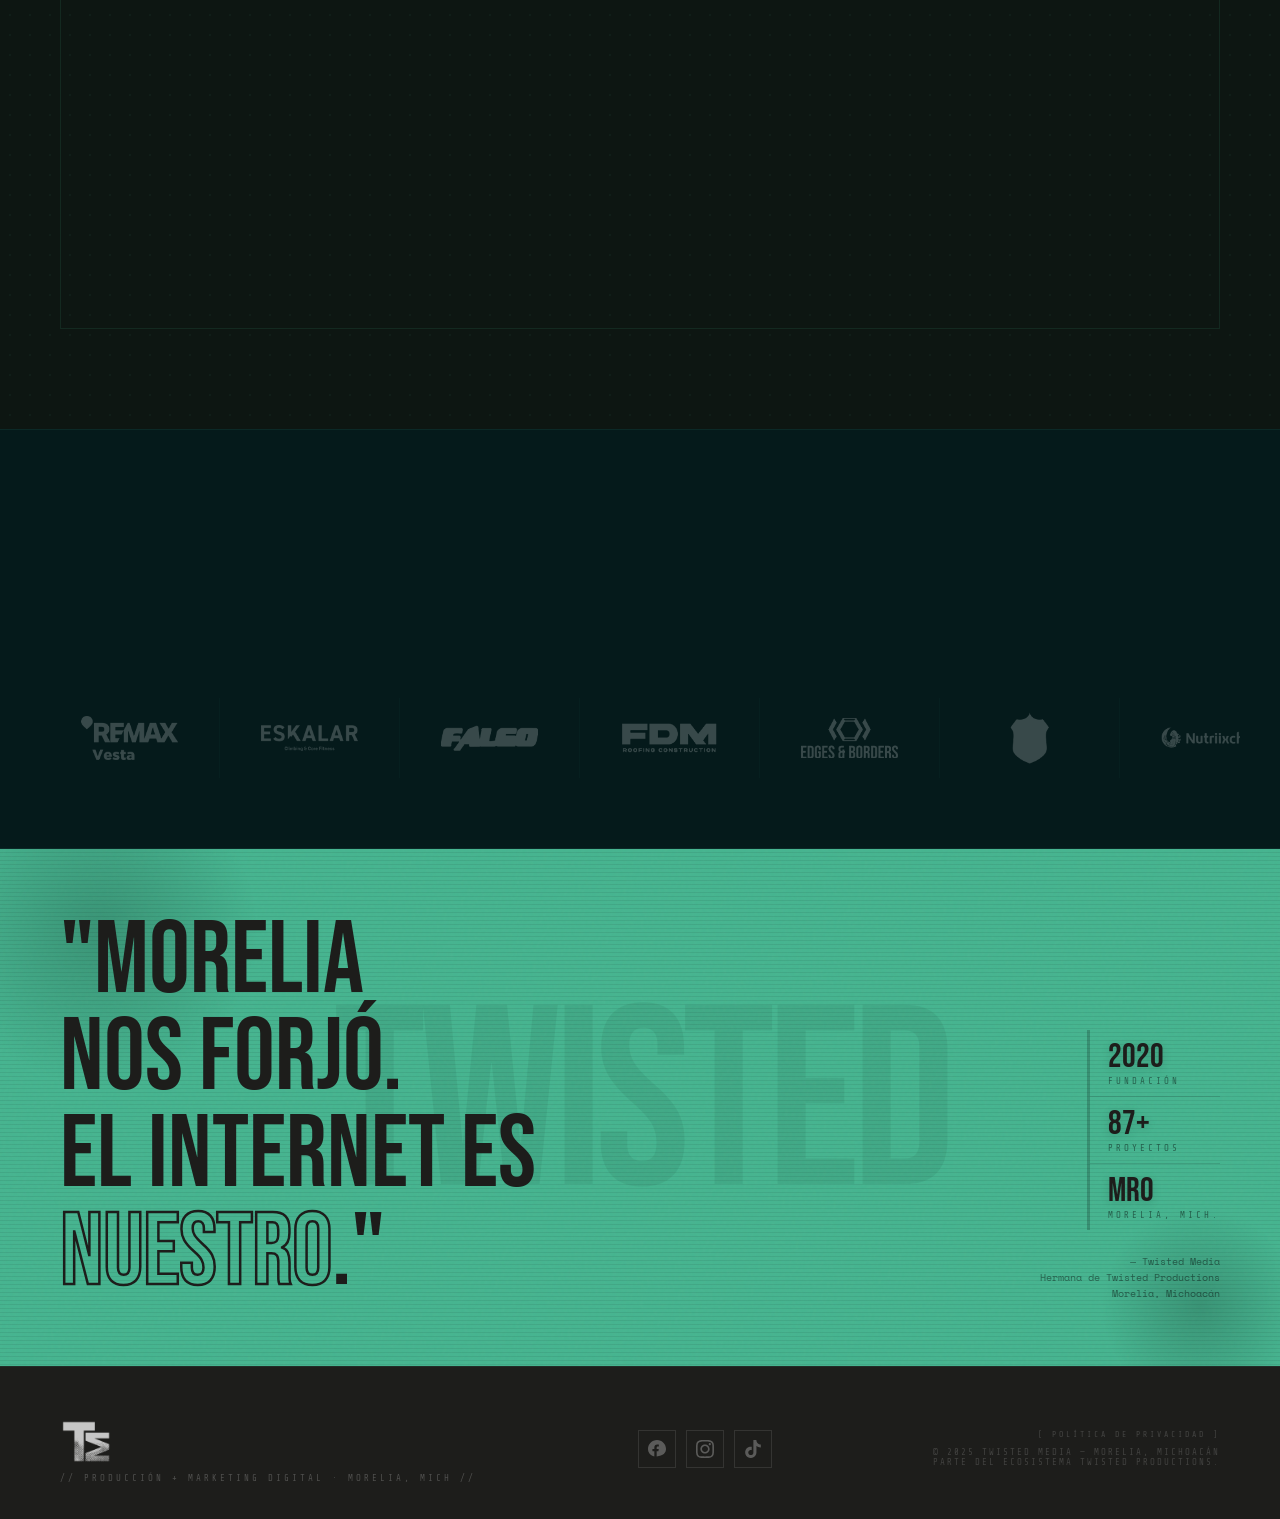
==== commit 7434fab6: "agrega favicon del logo para pestaña y Google" ====
--- a/index.html
+++ b/index.html
@@ -79,6 +79,11 @@
 <link href="https://fonts.googleapis.com/css2?family=Bebas+Neue&family=Share+Tech+Mono&family=Space+Mono:wght@400;700&display=swap" rel="stylesheet">
 <link rel="stylesheet" href="css/style.css">
 
+<!-- ── FAVICON ── -->
+<link rel="icon" type="image/png" href="favicon.png">
+<link rel="shortcut icon" href="favicon.png">
+<link rel="apple-touch-icon" href="favicon.png">
+
 <!-- ── PERFORMANCE ── -->
 <link rel="preload" href="assets/images/logo.png" as="image">
 <meta name="theme-color" content="#1D1D1B">
